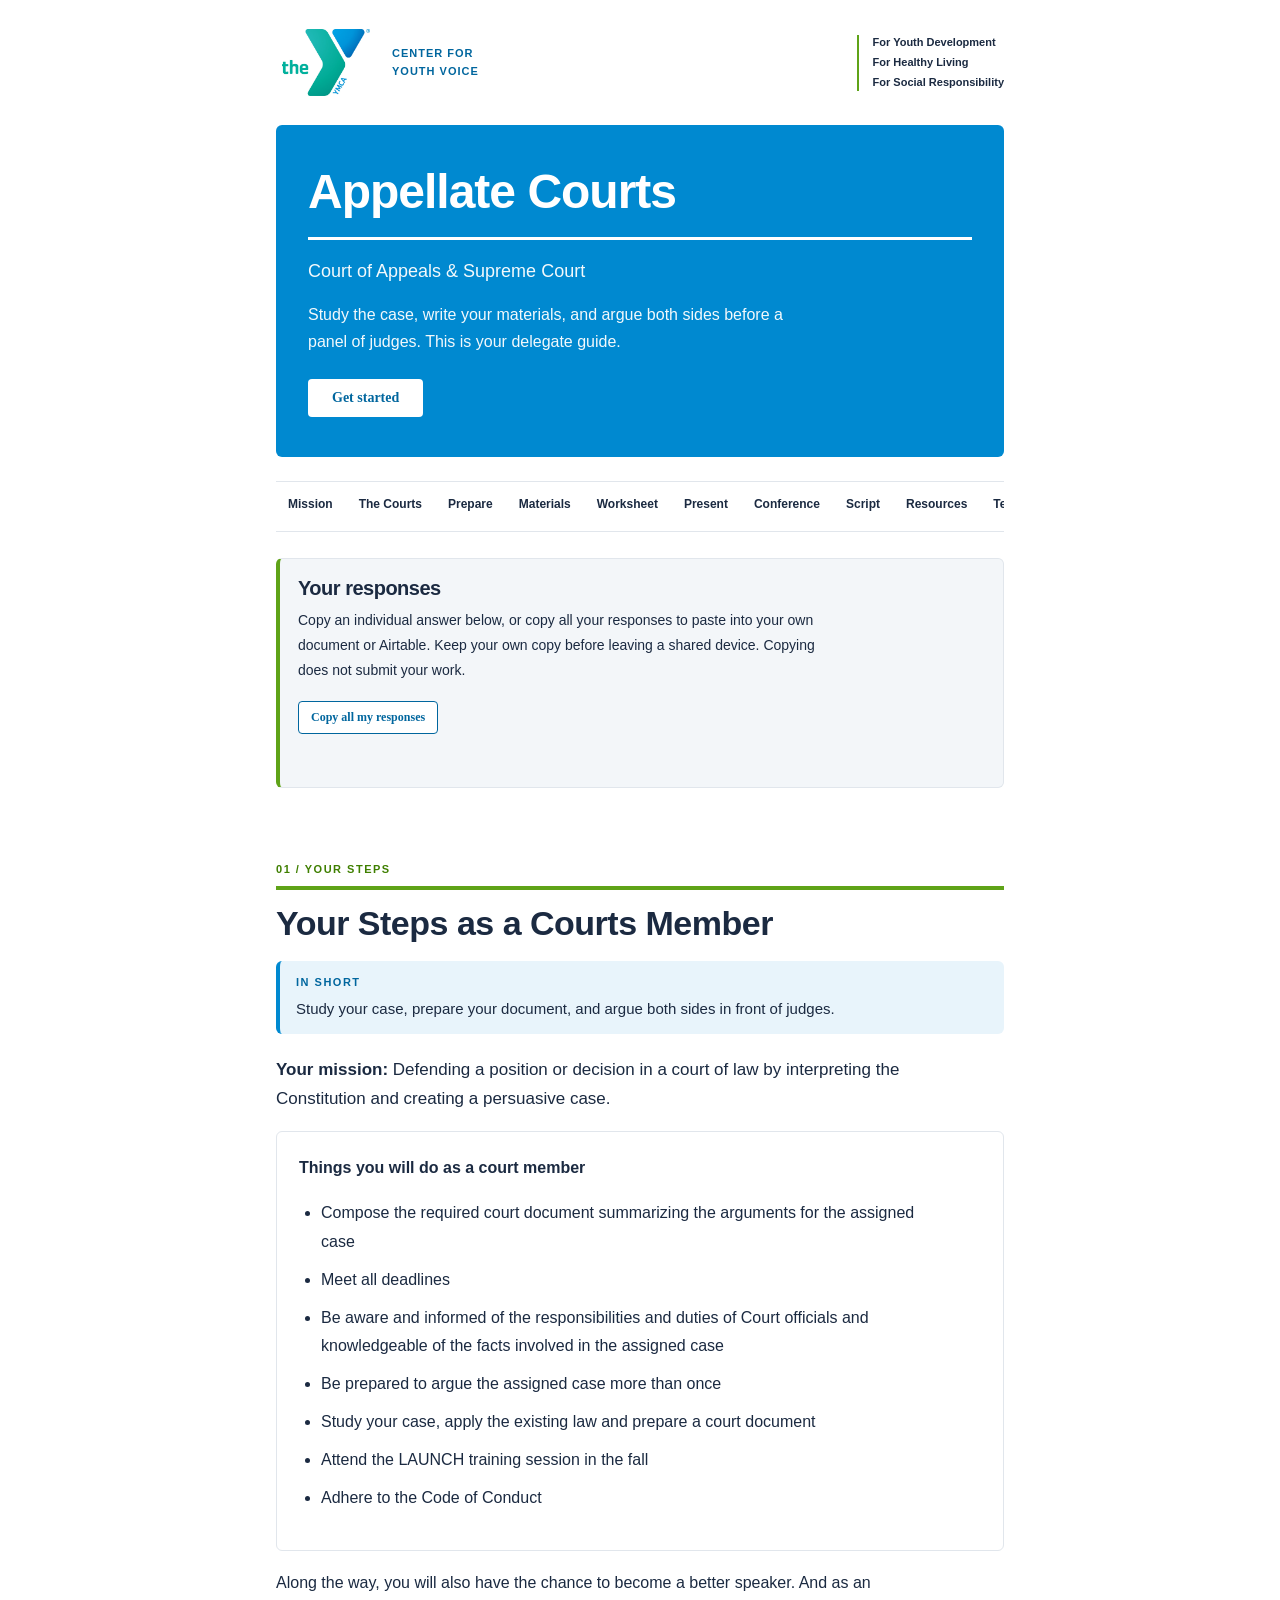
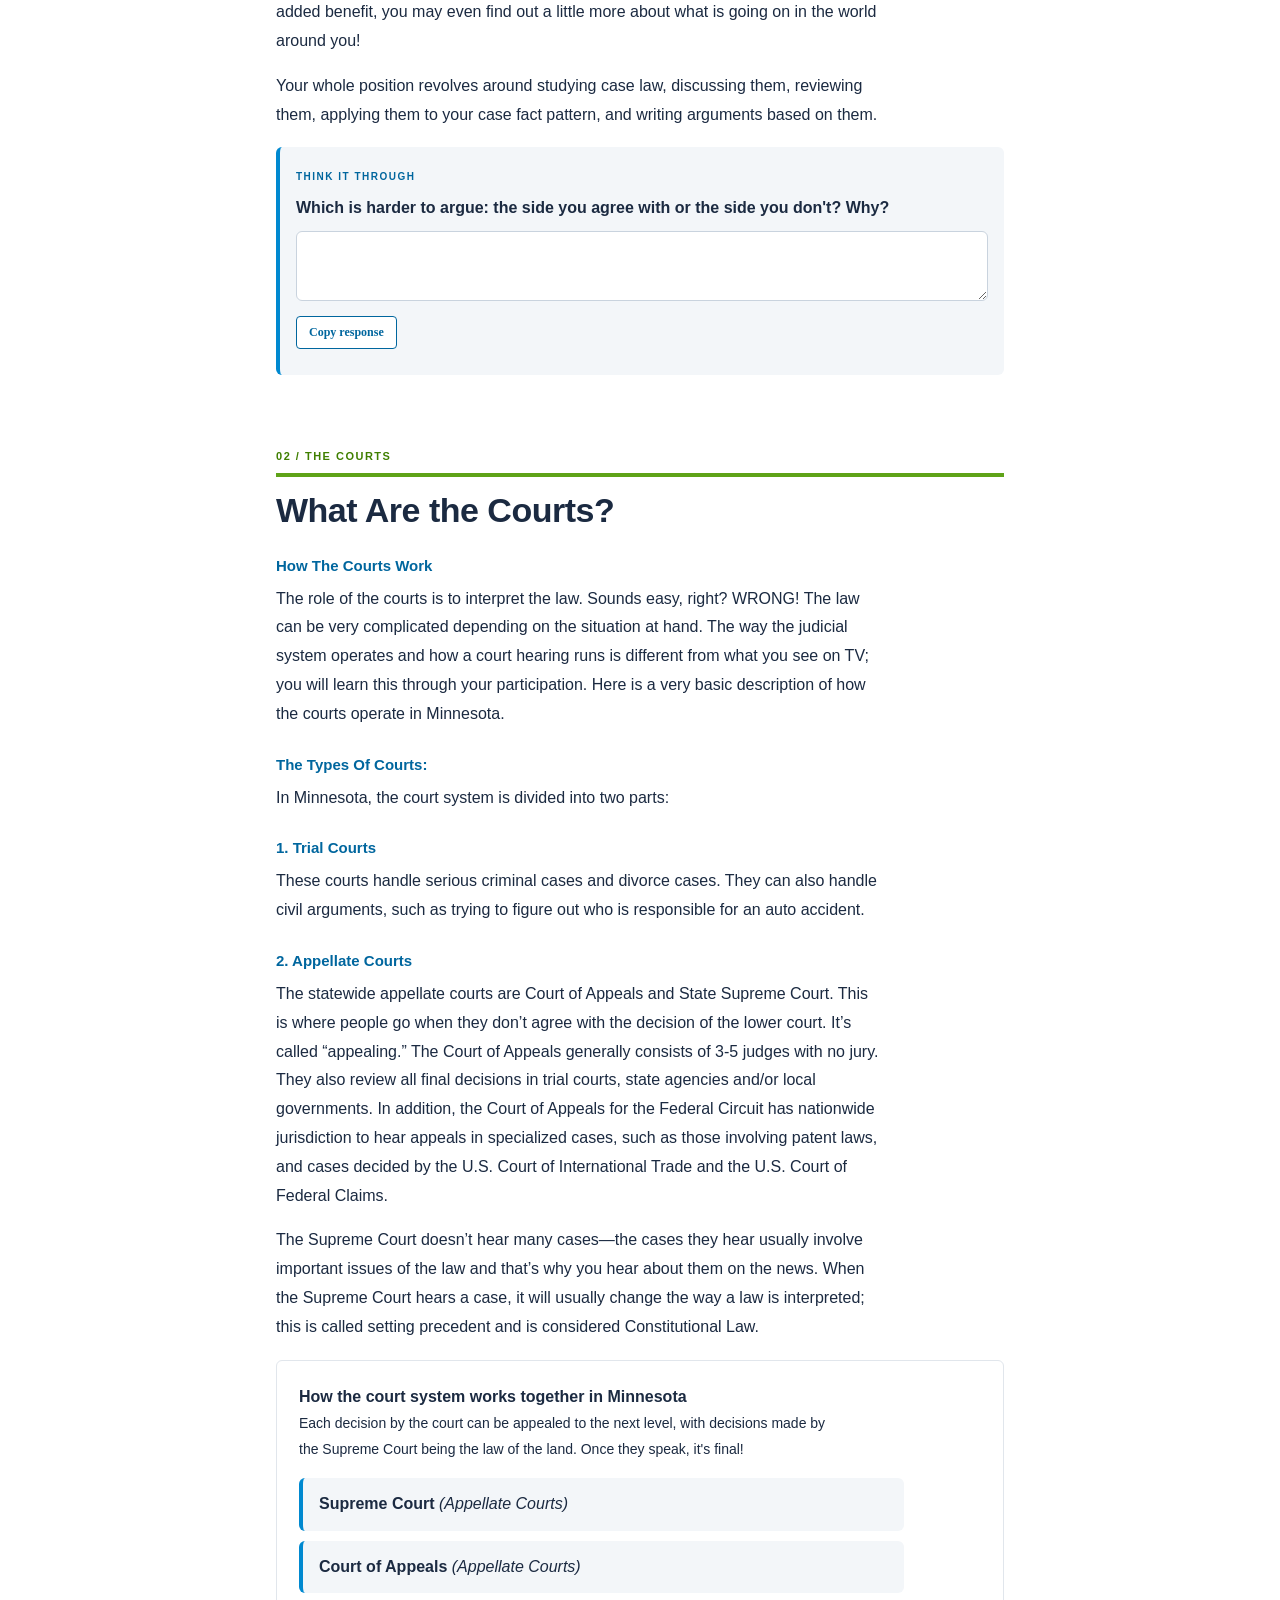
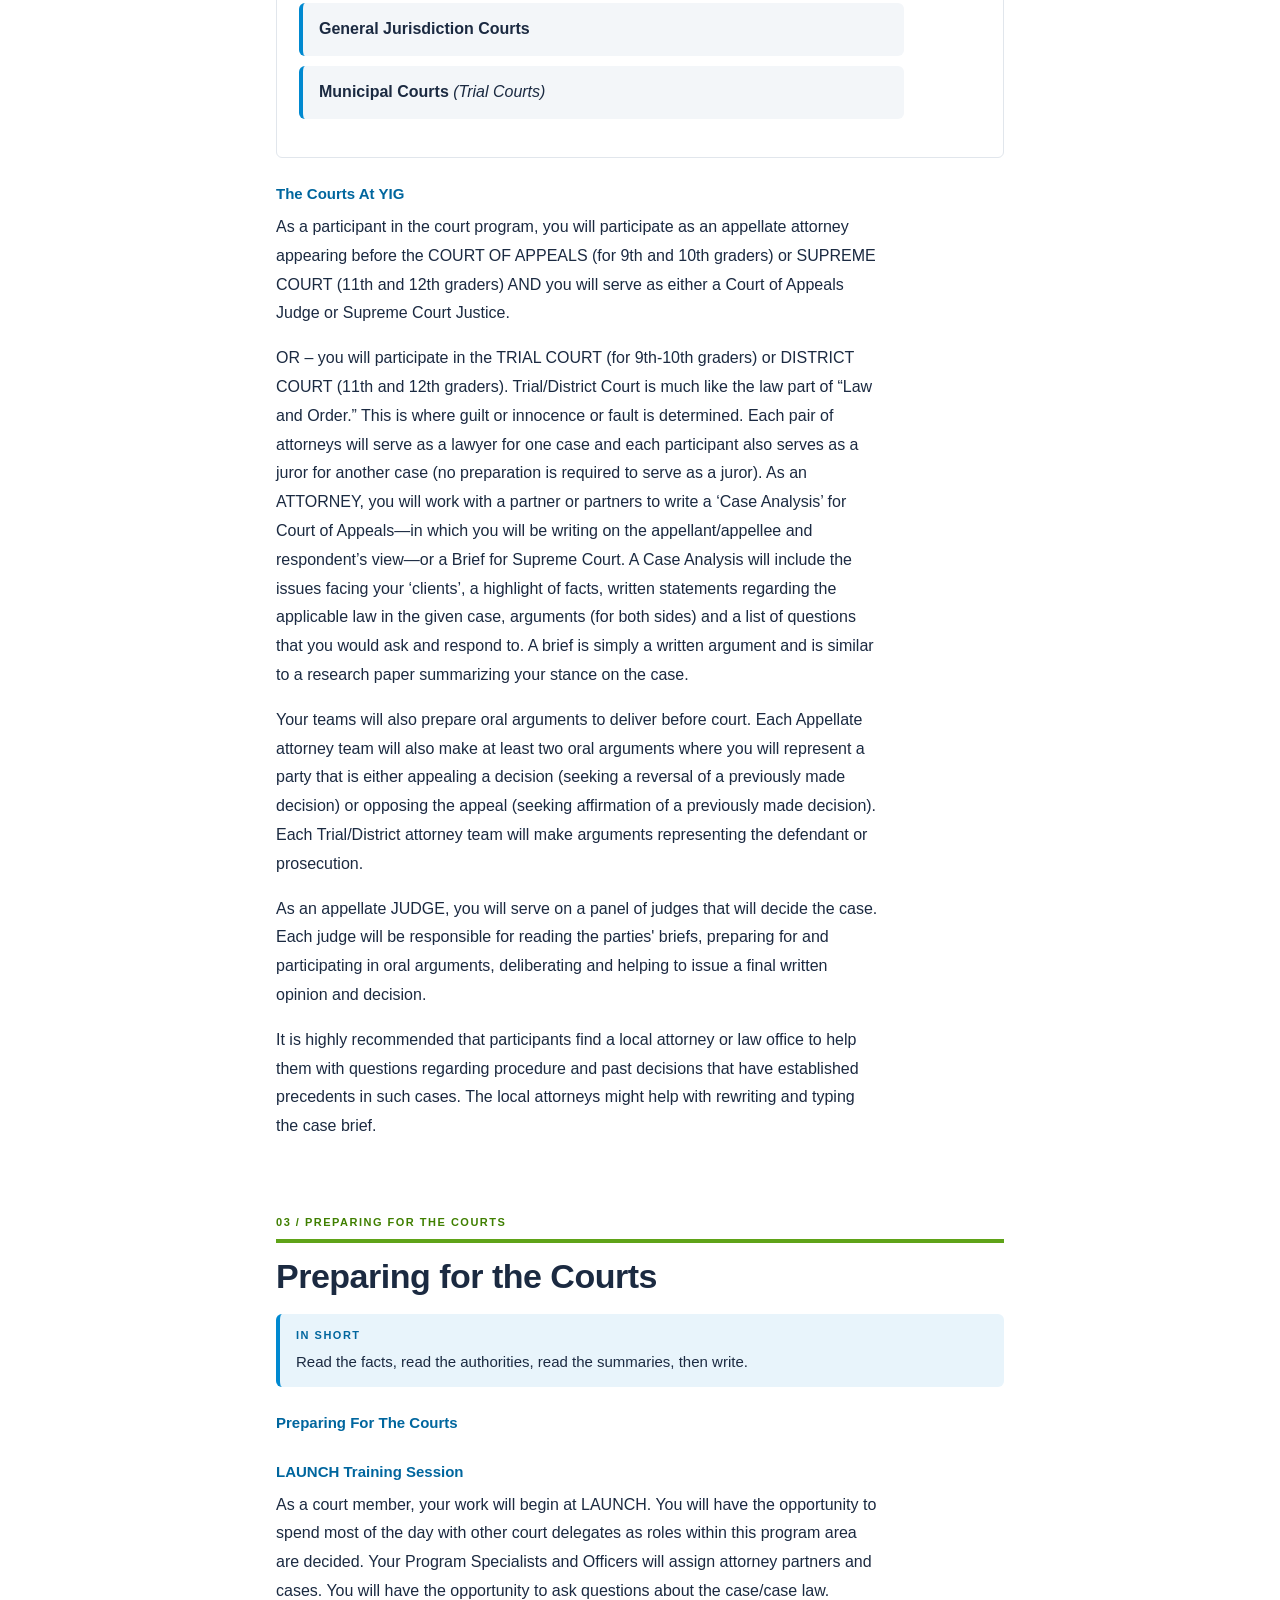
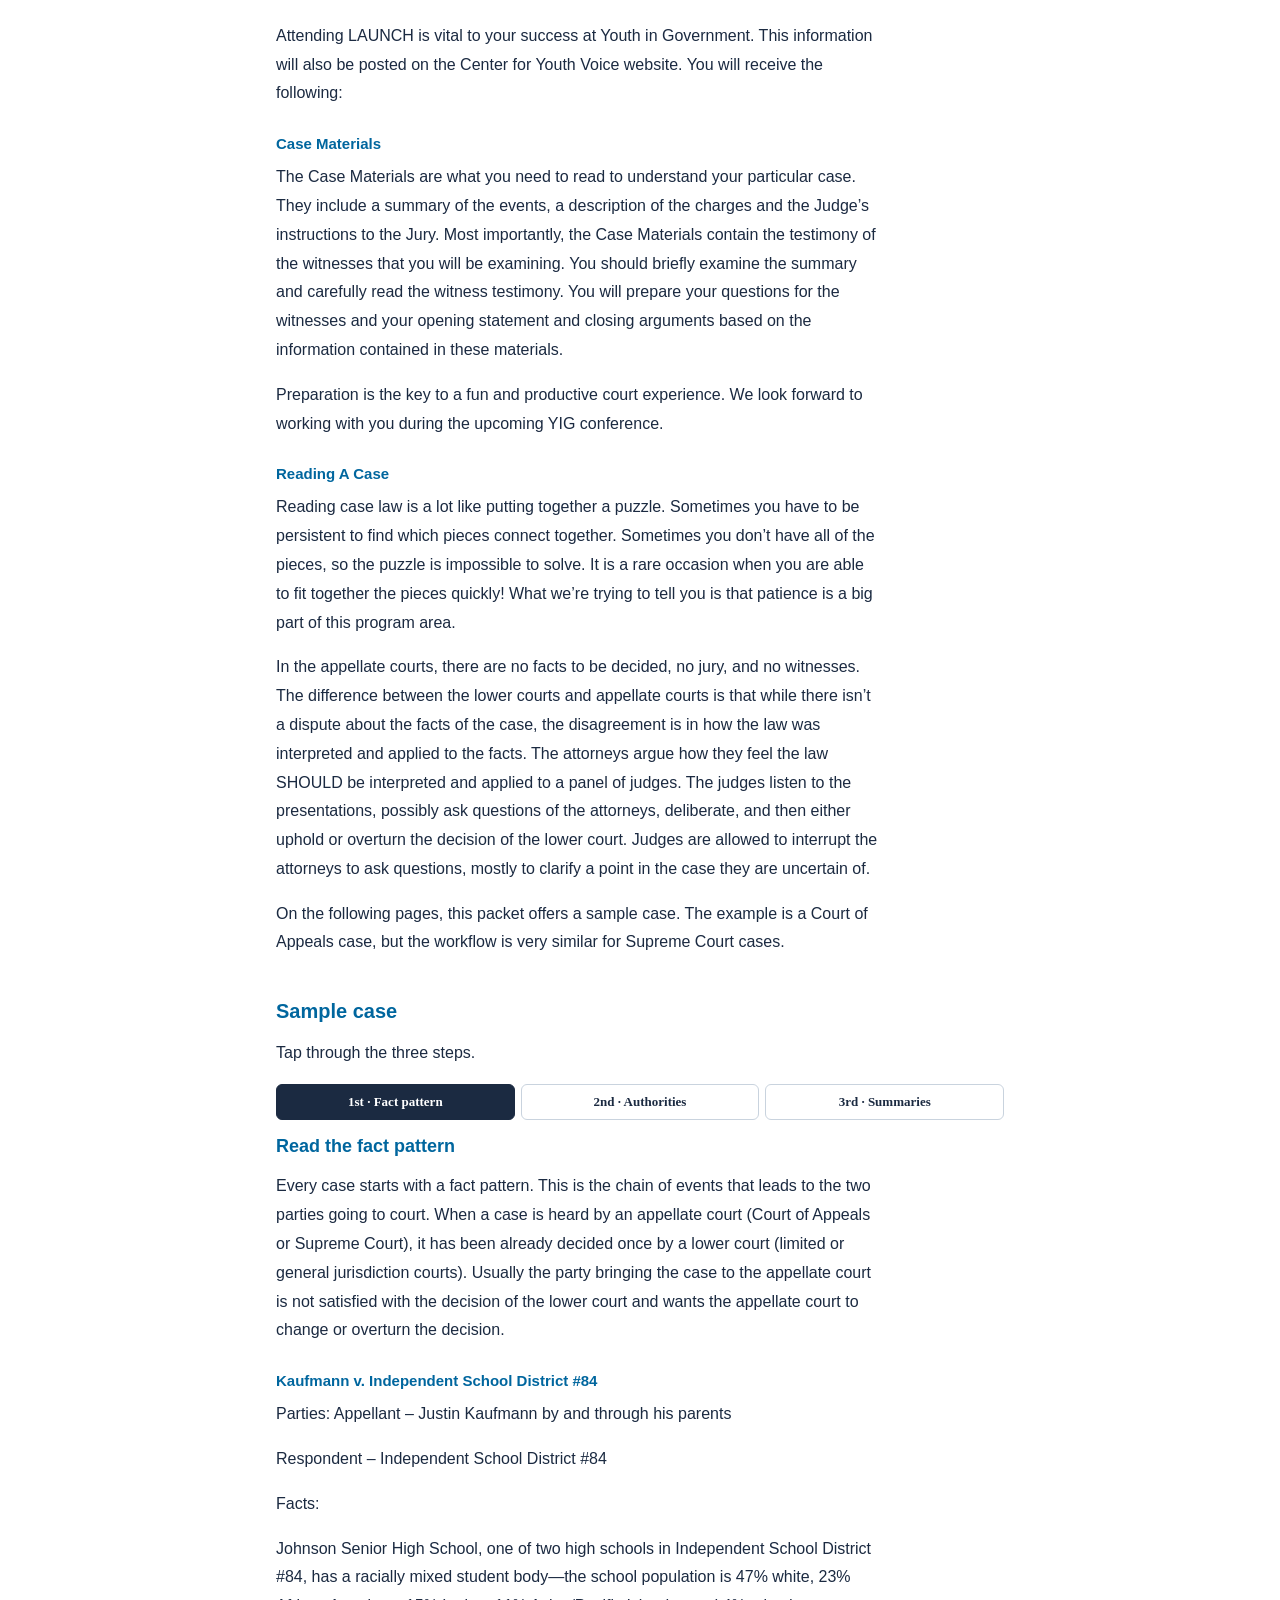
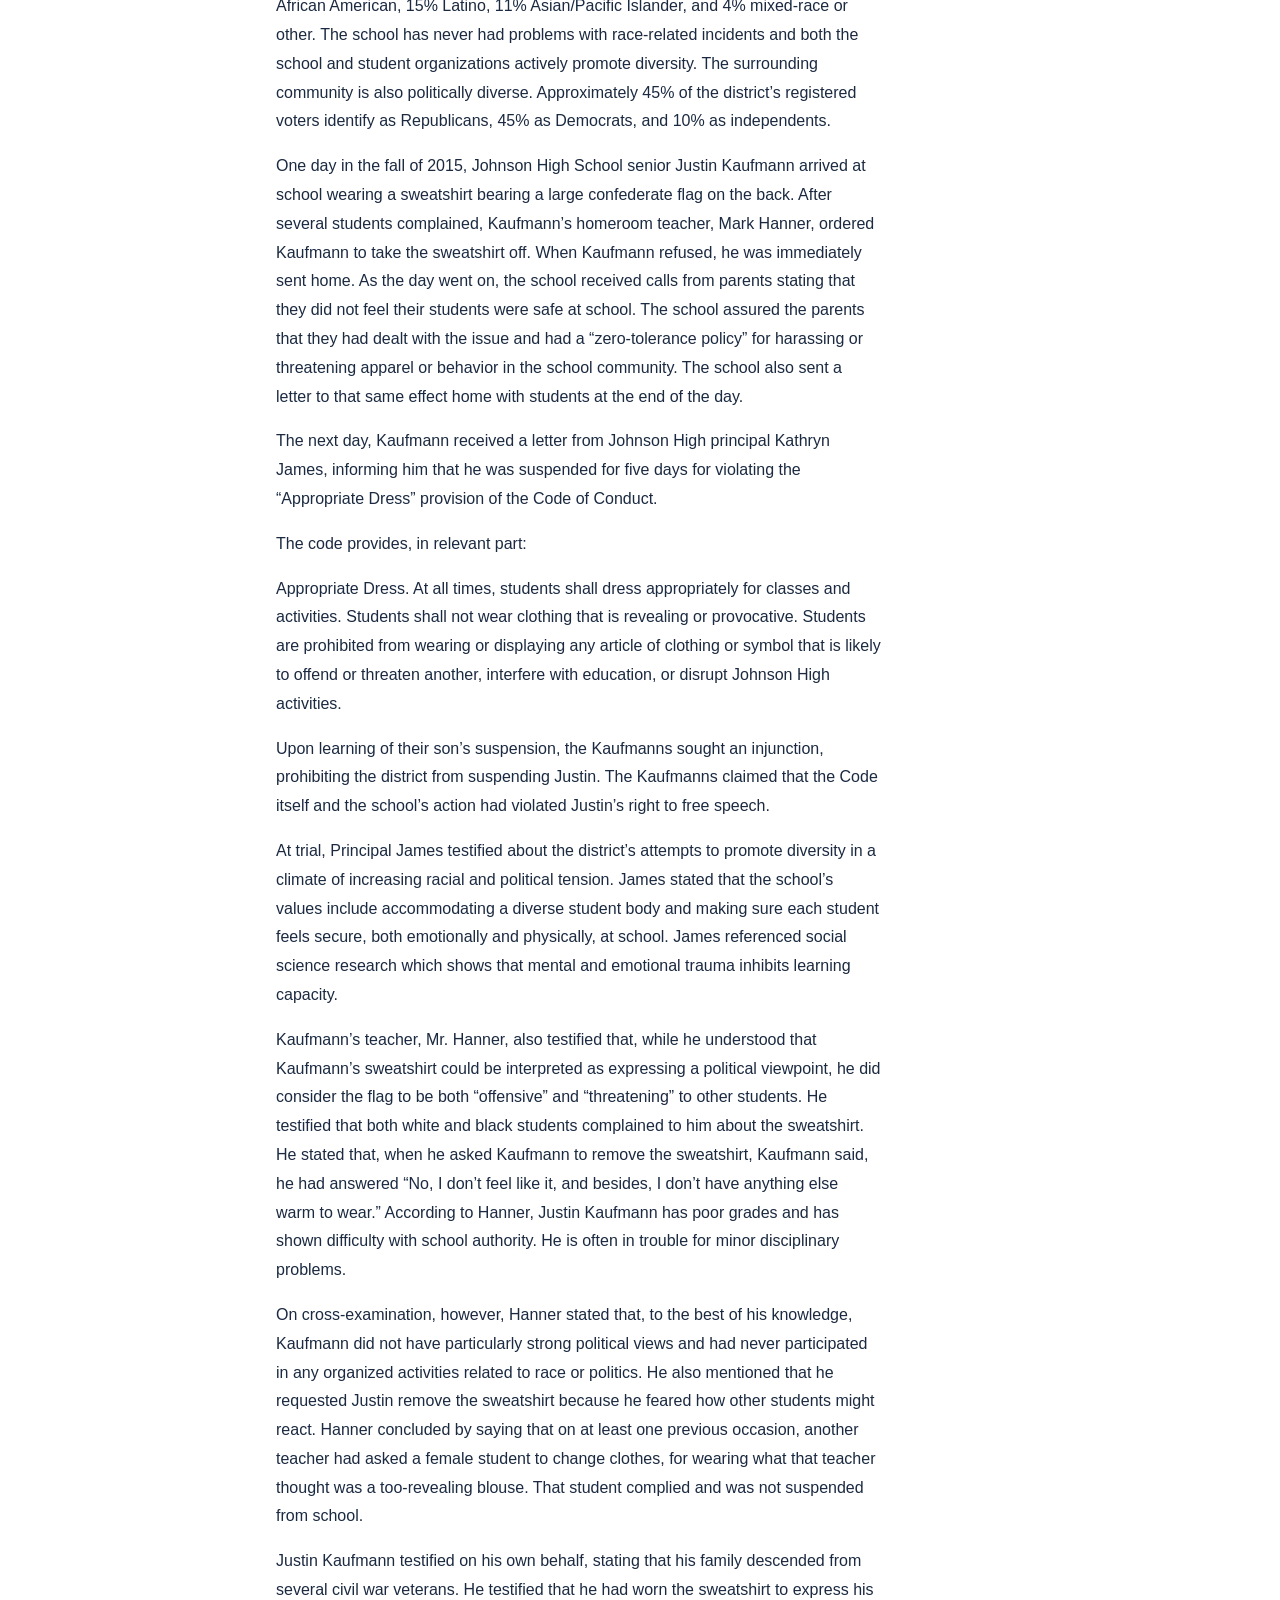
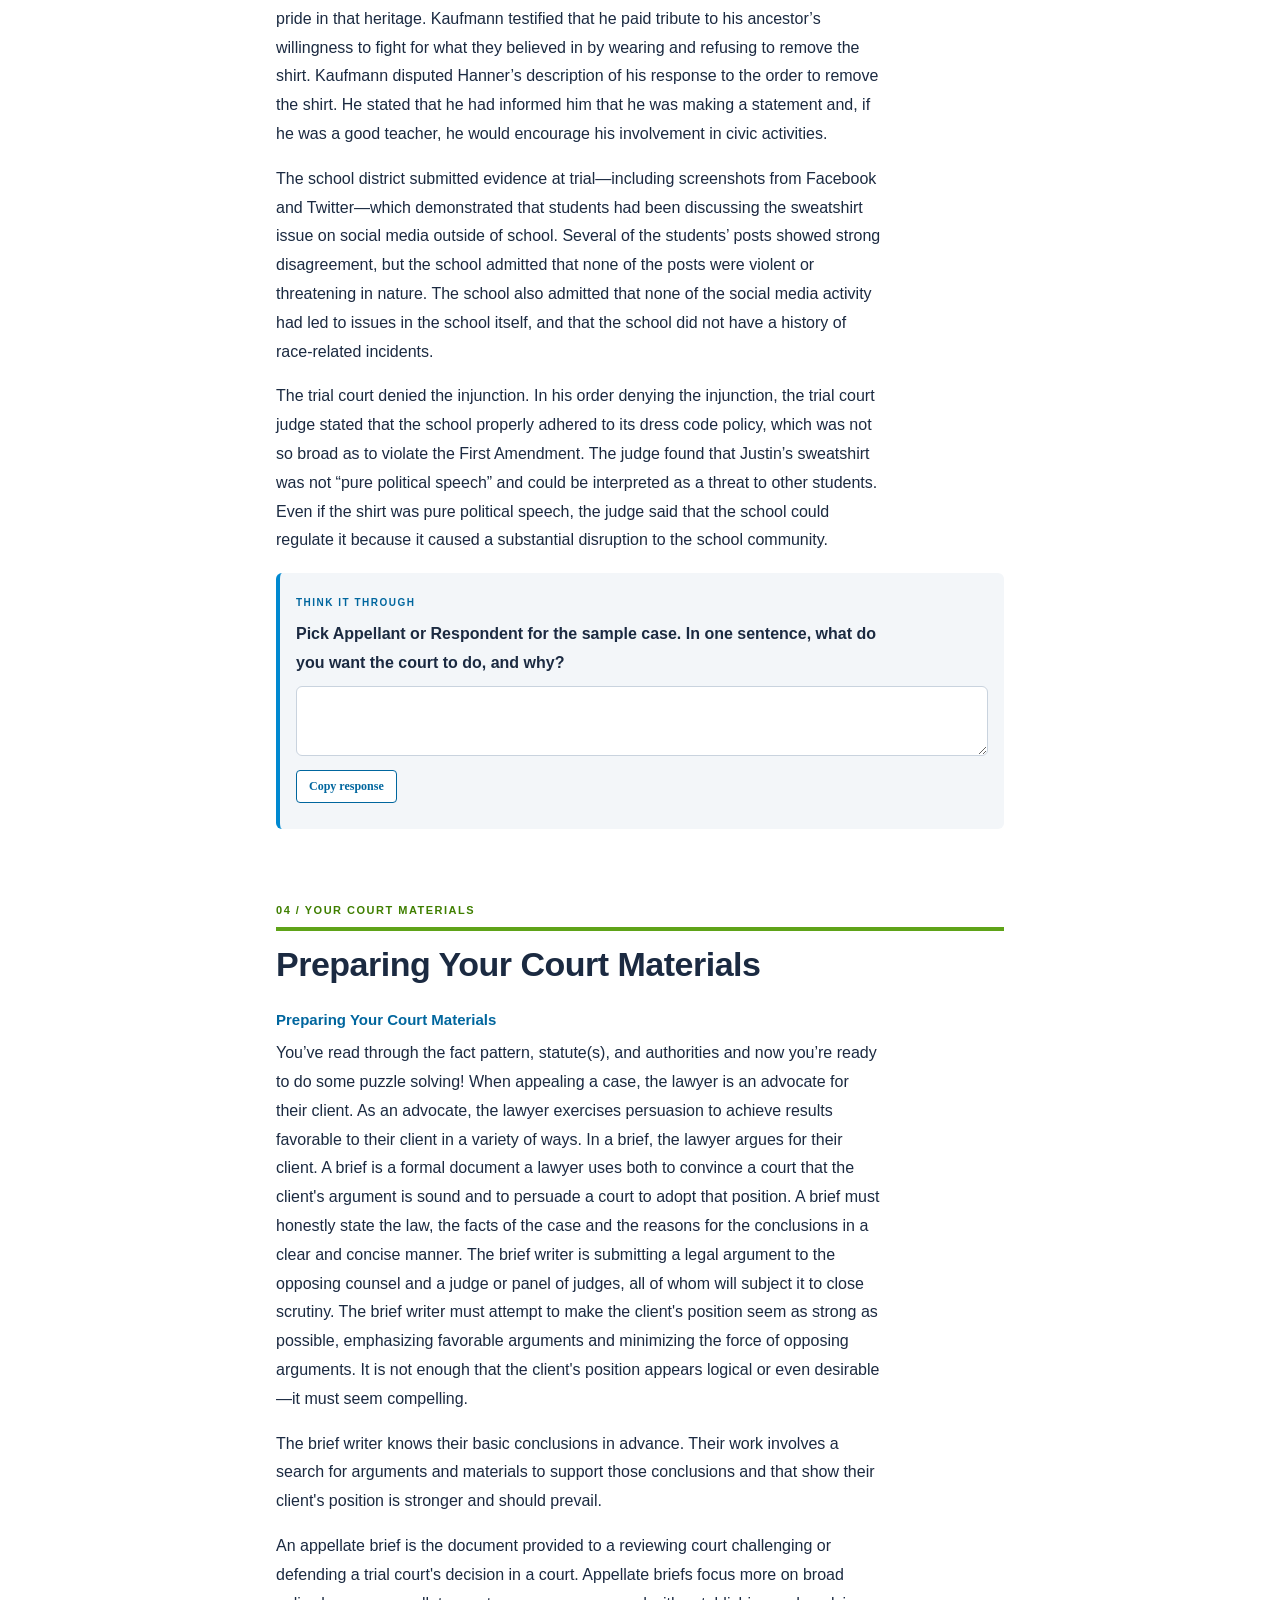
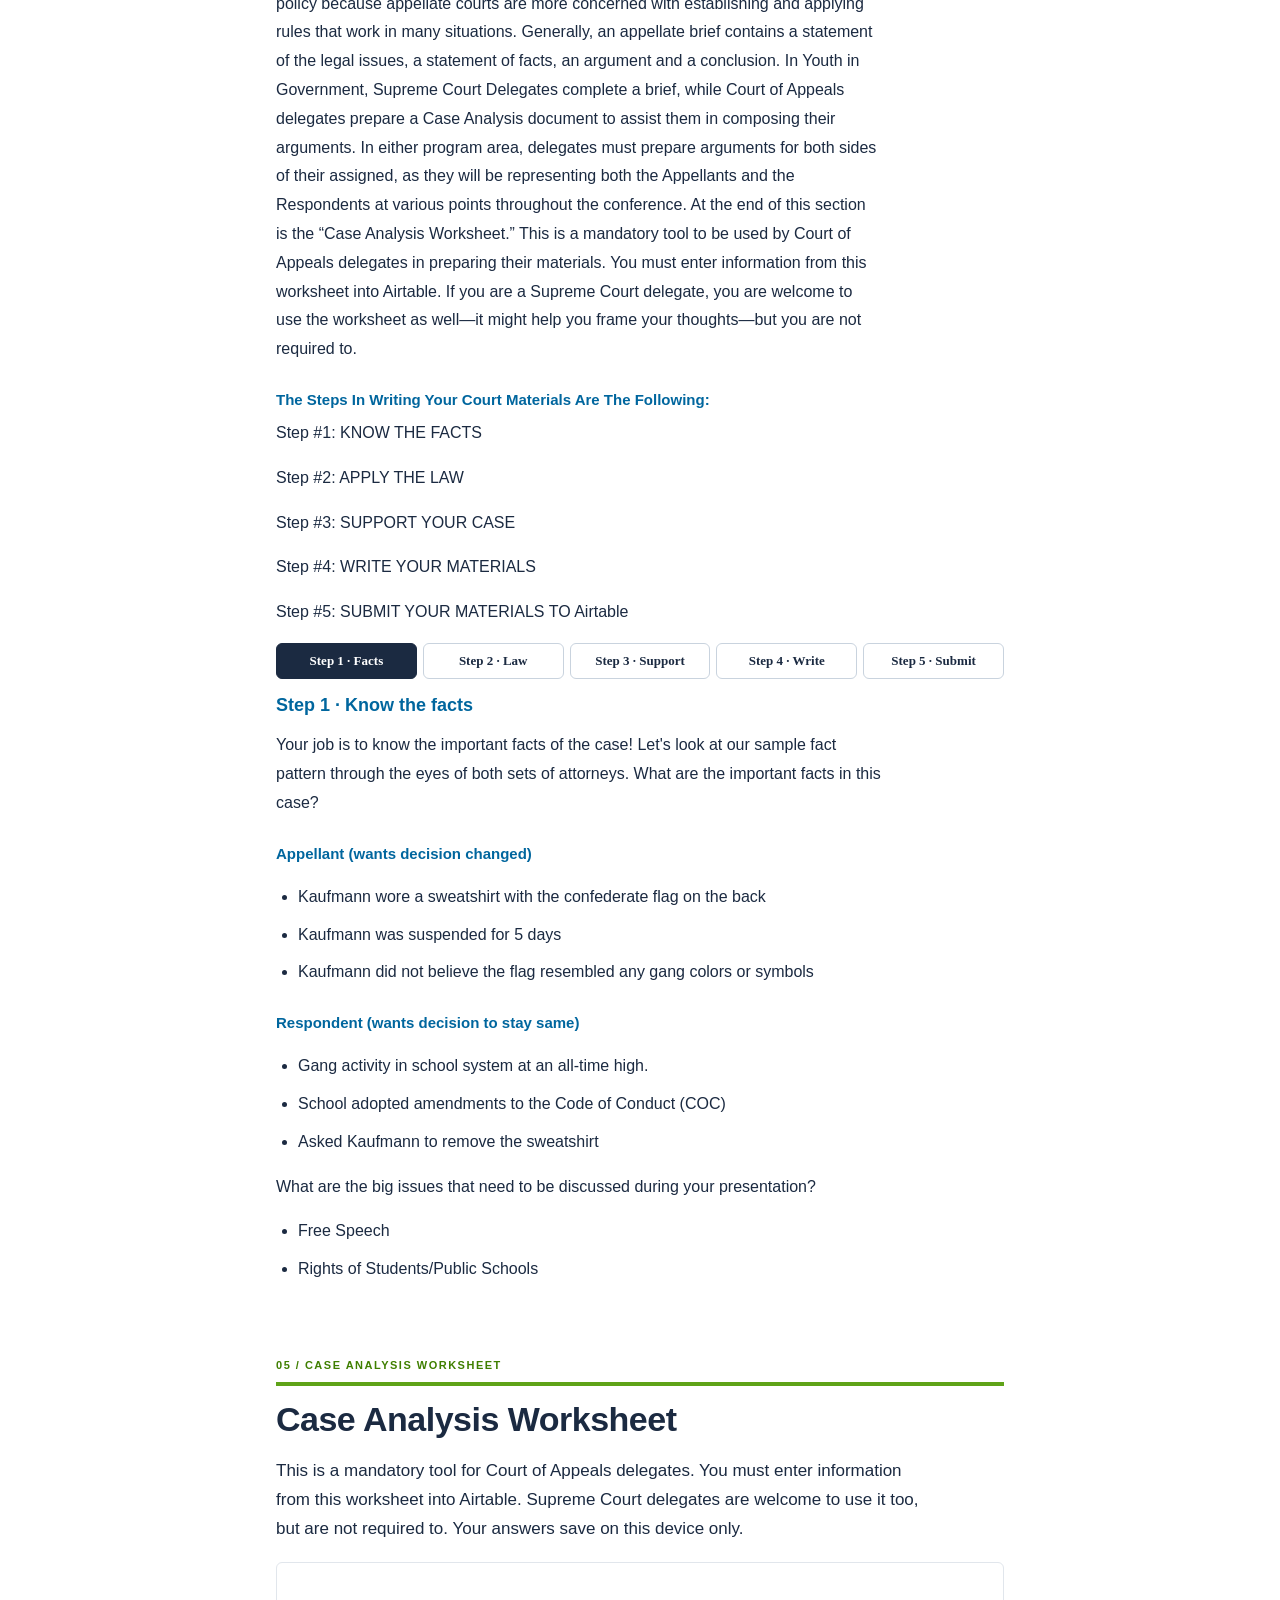
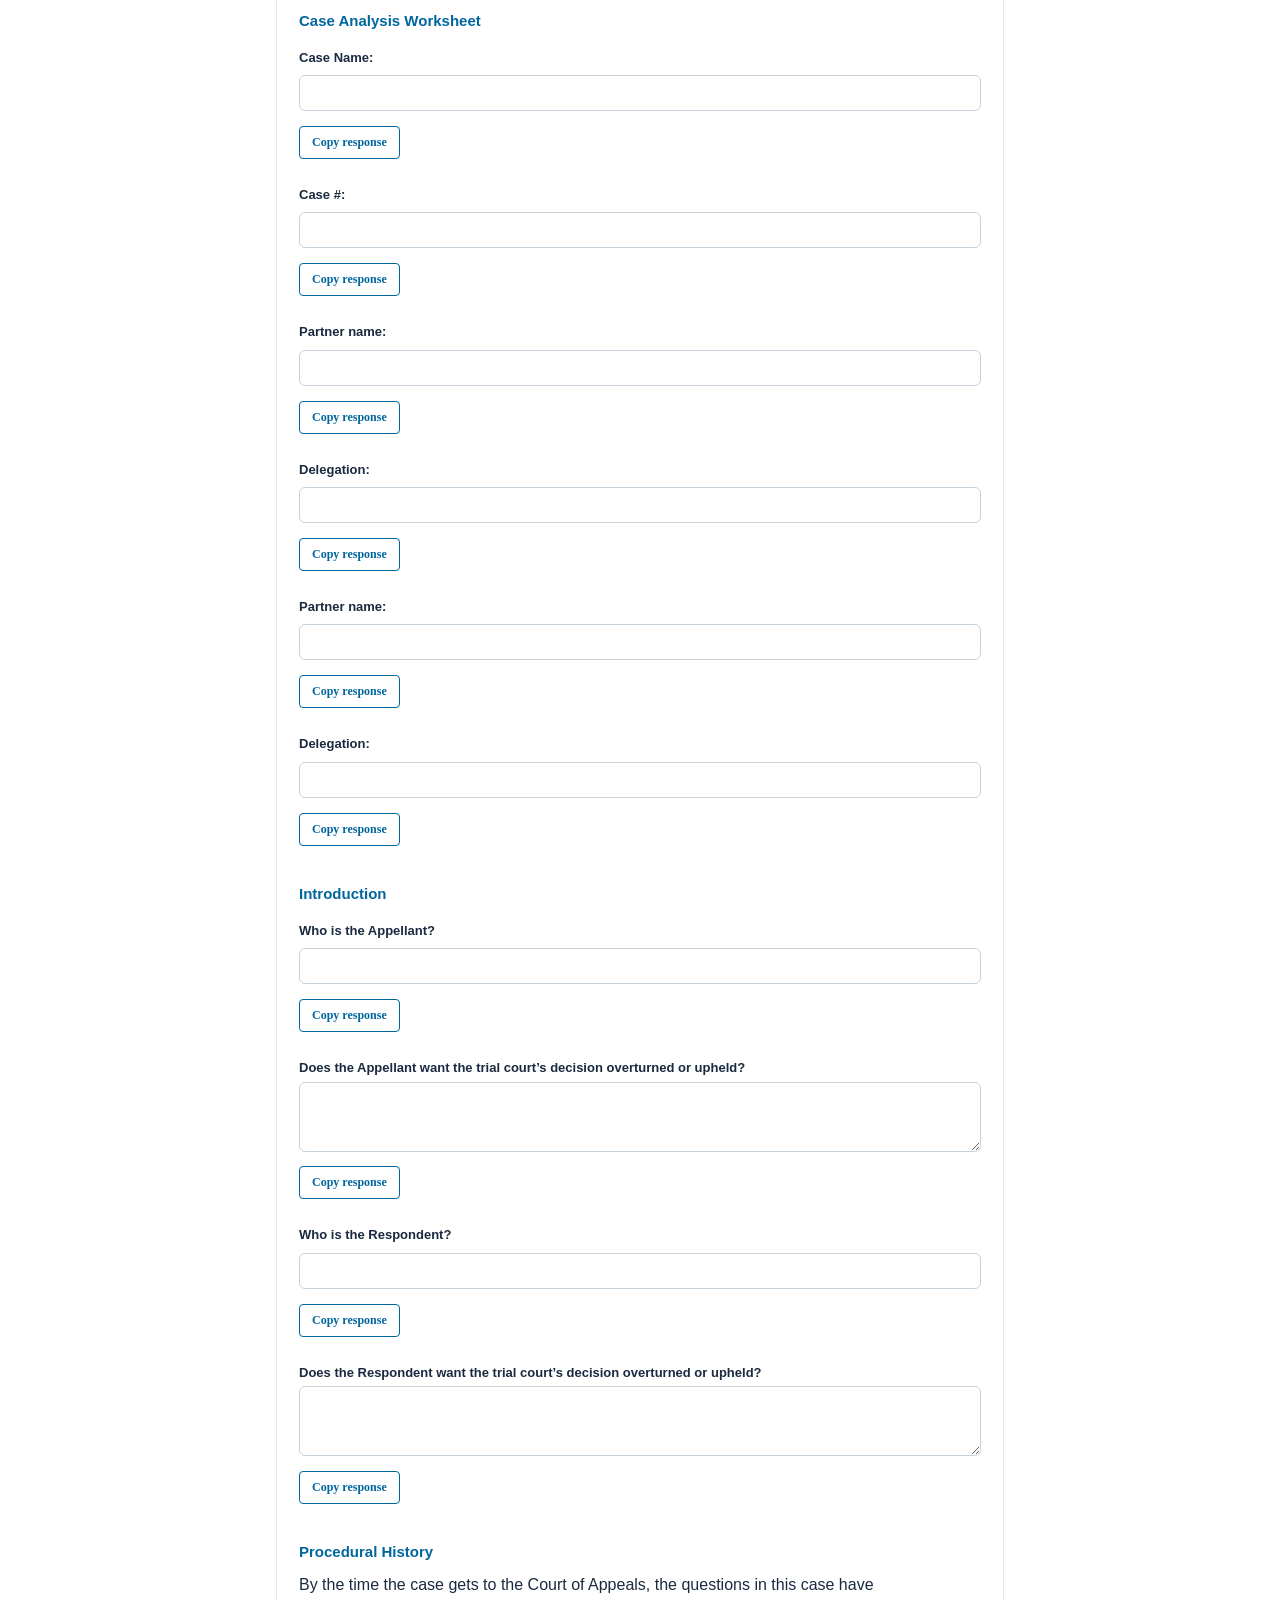
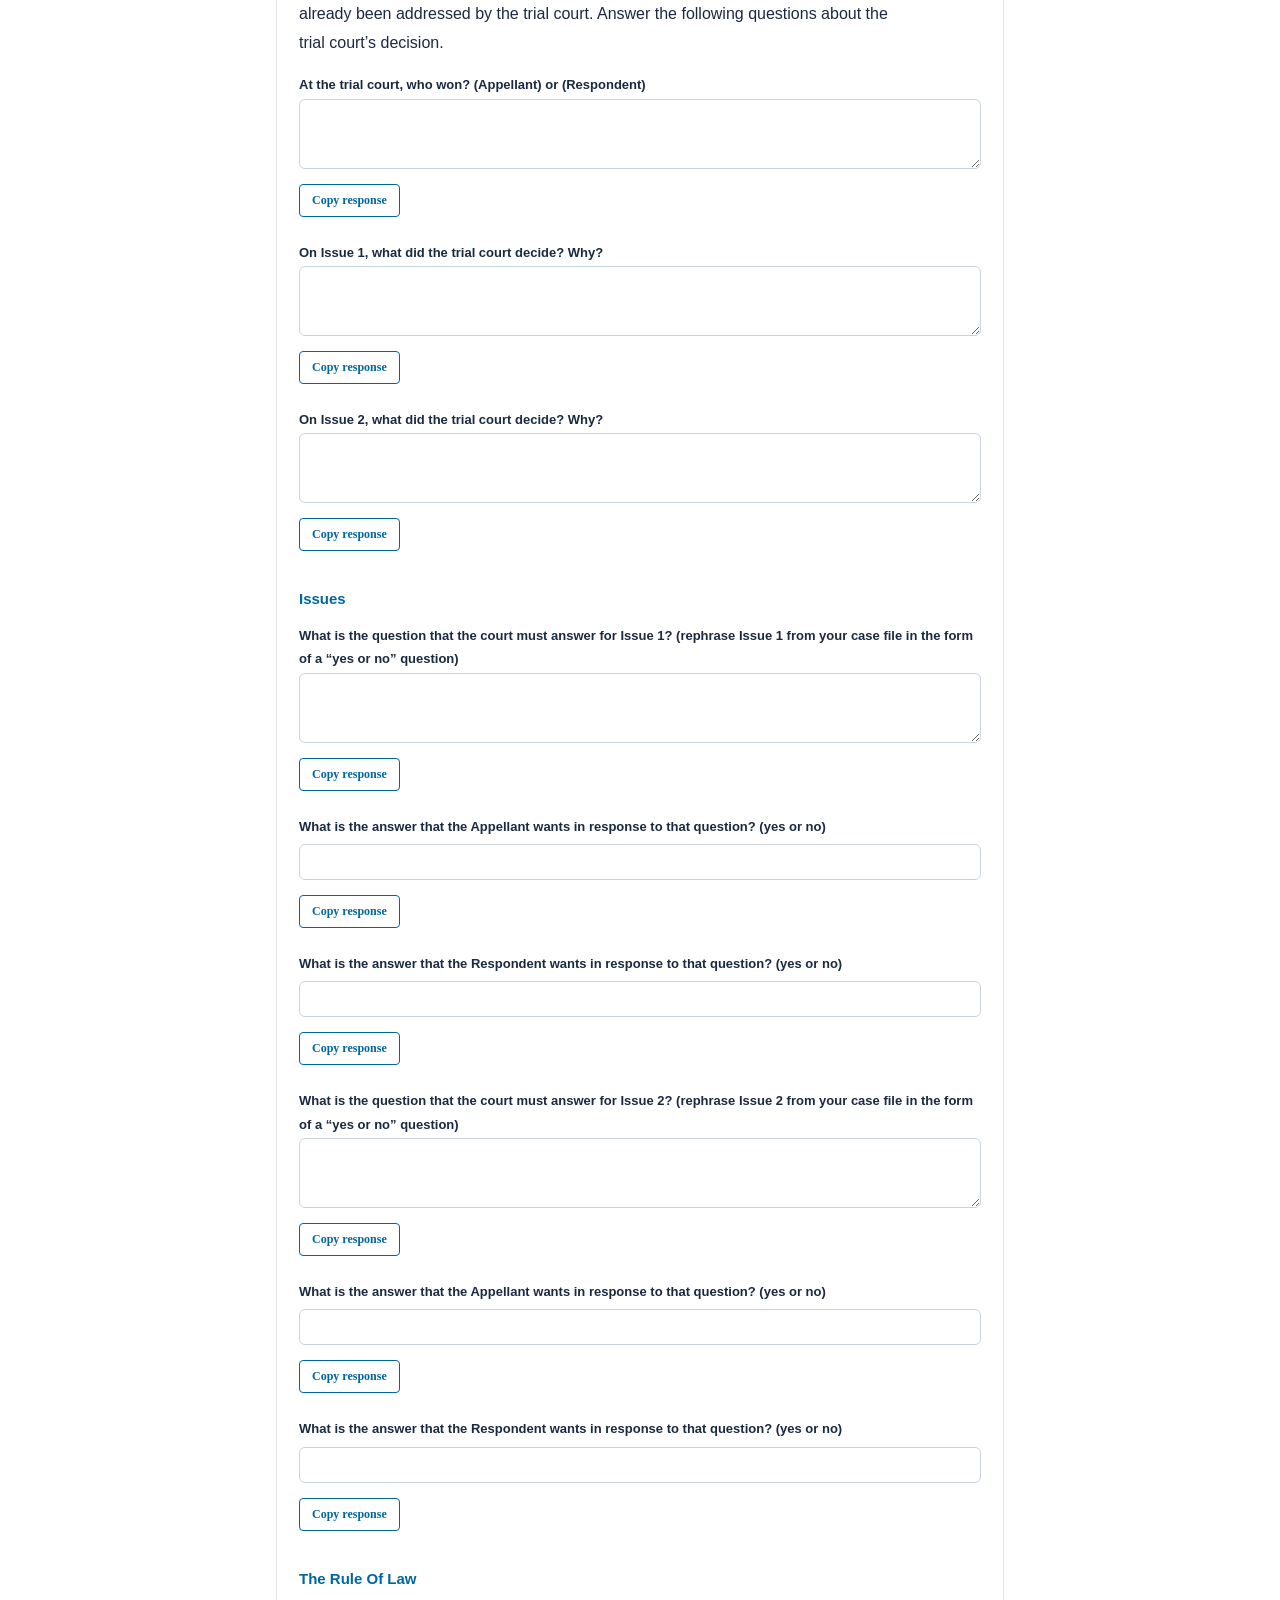
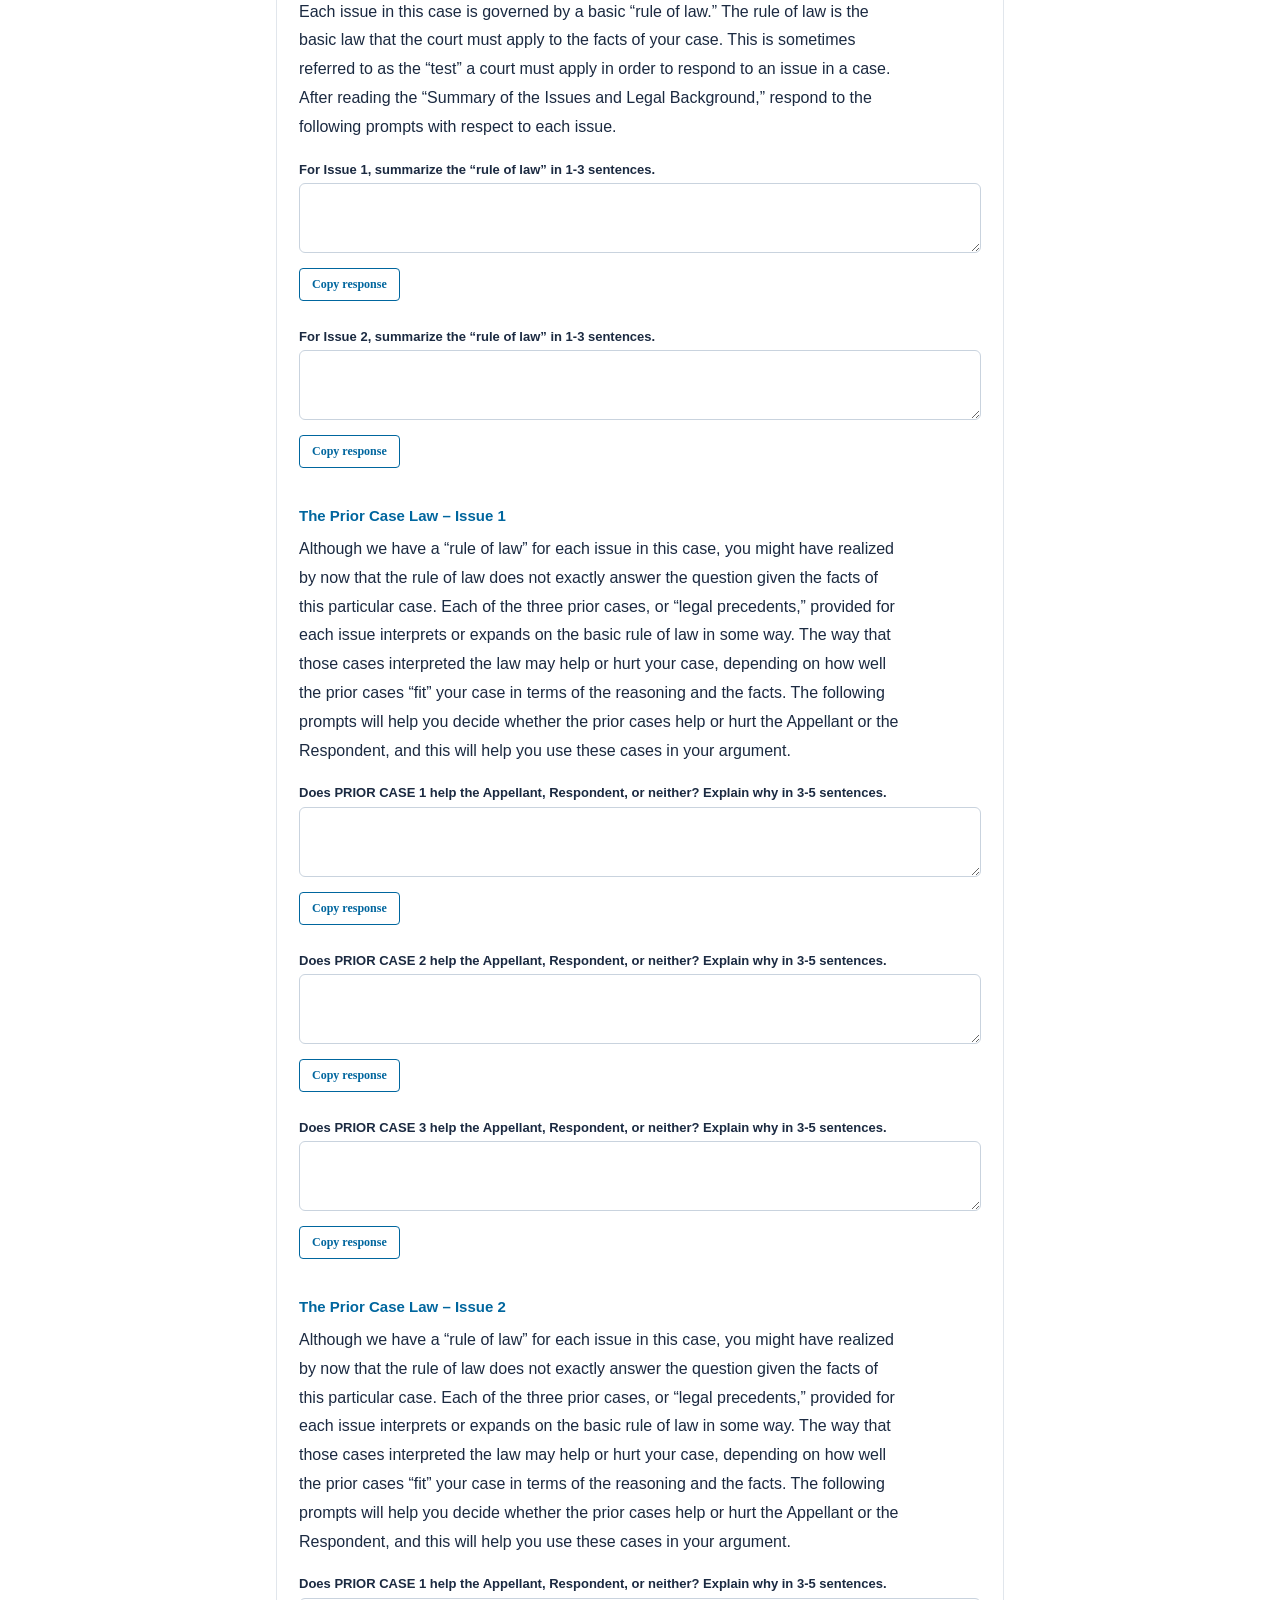
==== appellate-courts-guide.html @ 9b7485df "Initial commit via Netlify [skip ci]" ====
<!DOCTYPE html>
<html lang="en"><head><meta charset="utf-8"><meta name="viewport" content="width=device-width, initial-scale=1, viewport-fit=cover"><title>Appellate Courts · Delegate Guide</title>
<style>
:root{--blue:#0060AF;--cyan:#00A5E0;--green:#6CB33F;--purple:#92278F;--ink:#1d2b3a;--bg:#fff;--card:#fff;--line:#d5dfea;--soft:#eef5fb;box-sizing:border-box;padding-top:env(safe-area-inset-top,0px);padding-bottom:env(safe-area-inset-bottom,0px)}
*{box-sizing:border-box}html{scroll-behavior:smooth;scroll-padding-top:60px}
body{margin:0;background:var(--bg);color:var(--ink);font:15px/1.65 Verdana,Geneva,sans-serif}
#bar{position:fixed;top:0;left:0;height:4px;background:var(--green);width:0;z-index:30}
.top{max-width:900px;margin:0 auto;padding:22px 16px 14px;display:flex;justify-content:space-between;align-items:flex-end;gap:12px;flex-wrap:wrap}
.logo{font-weight:bold;color:var(--blue);font-size:15px;line-height:1.2}.logo small{display:block;font-size:11px;letter-spacing:1px;color:var(--purple)}
.tagl{font-size:10px;font-weight:bold;letter-spacing:.5px;color:var(--purple);line-height:1.4;text-align:right}
nav{position:sticky;top:env(safe-area-inset-top,0px);z-index:20;background:var(--bg);border-top:1px solid var(--line);border-bottom:1px solid var(--line);display:flex;gap:2px;overflow-x:auto;padding:4px 10px;justify-content:center}
nav a{color:var(--blue);text-decoration:none;font-size:12px;font-weight:bold;padding:8px 12px;white-space:nowrap;border-bottom:3px solid transparent}
nav a:hover{border-bottom-color:var(--green)}
.hero{max-width:900px;margin:22px auto 0;padding:0 16px}
.hero .in{background:var(--blue);color:#fff;border-radius:22px;padding:44px 32px 40px}
.hero h1{font-size:clamp(30px,7vw,50px);margin:0 0 14px;line-height:1.05;letter-spacing:-.5px;text-transform:uppercase;padding-bottom:16px;border-bottom:2px solid #ffffff90}
.hero p{max-width:560px;margin:0 0 22px;opacity:.95}
.btn{background:#fff;color:var(--blue);border:0;border-radius:99px;padding:11px 24px;font:bold 14px Verdana;cursor:pointer;text-decoration:none;display:inline-block}
main{max-width:900px;margin:0 auto;padding:0 16px 60px}
section{margin-top:52px}
h2{font-size:20px;margin:0 0 14px;color:#fff;background:var(--blue);border-radius:14px;padding:14px 22px;text-transform:uppercase;letter-spacing:.3px}
h3{color:var(--blue);margin:22px 0 8px}
.tag{display:block;color:var(--green);font-size:11px;font-weight:bold;letter-spacing:1.5px;margin-bottom:6px}
.lead{margin:0 0 16px;font-size:16px}
.card{background:var(--card);border:1px solid var(--line);border-radius:10px;padding:18px;margin:12px 0}
.grid{display:grid;grid-template-columns:repeat(auto-fit,minmax(210px,1fr));gap:12px}
.mini{background:var(--soft);border-radius:10px;padding:14px;font-size:14px}
.mini b{display:block;color:var(--blue);margin-bottom:2px}
.tip{background:var(--soft);border-left:4px solid var(--green);border-radius:6px;padding:12px 14px;margin:12px 0;font-size:14px}
.warn{border-left-color:var(--purple)}
.think{background:var(--card);border:1px solid var(--line);border-left:4px solid var(--blue);border-radius:8px;padding:14px 16px;margin:18px 0}
.think::before{content:"THINK IT THROUGH";font-size:10px;font-weight:bold;letter-spacing:1.5px;color:var(--blue)}
.think p{margin:4px 0 8px;font-weight:bold}
textarea{width:100%;min-height:70px;border:1px solid var(--line);border-radius:6px;padding:10px;font:14px Verdana;background:var(--soft);color:var(--ink);resize:vertical}
textarea:focus{outline:2px solid var(--cyan)}
details{background:var(--card);border:1px solid var(--line);border-radius:8px;margin:8px 0;padding:0 14px}
summary{cursor:pointer;padding:12px 0;font-weight:bold;color:var(--blue)}
details>div{padding:0 0 12px;font-size:14px}
.steps{display:flex;gap:6px;flex-wrap:wrap;margin:10px 0}
.steps button{flex:1;min-width:84px;border:1px solid var(--blue);background:var(--card);color:var(--blue);border-radius:8px;padding:9px 4px;font:bold 12px Verdana;cursor:pointer}
.steps button.on{background:var(--blue);color:#fff}
.funnel div{margin:6px auto;padding:12px;border-radius:8px;color:#fff;text-align:center;font-weight:bold;font-size:14px}
table{border-collapse:collapse;width:100%;font-size:13px}td,th{border:1px solid var(--line);padding:8px;text-align:left;vertical-align:top}th{background:var(--soft);color:var(--blue)}
.tw{overflow-x:auto}
.rate{display:flex;align-items:center;gap:10px;margin:8px 0;flex-wrap:wrap}.rate span{flex:1;min-width:170px;font-size:14px}.rate input{width:150px}
.score{font-size:40px;font-weight:bold;color:var(--blue);text-align:center}
.flip{background:var(--soft);border:1px solid var(--line);border-left:4px solid var(--cyan);border-radius:8px;padding:14px 16px;cursor:pointer;margin:8px 0;font-size:14px}
.flip b{color:var(--blue)}.flip small{opacity:.7}.flip.back{border-left-color:var(--green)}
.tl{display:flex;gap:6px;flex-wrap:wrap;margin-top:8px}.tl div{flex:1;min-width:90px;border-radius:8px;padding:10px;color:#fff;text-align:center;font-size:12px}
.tl b{display:block;font-size:20px}
footer{background:var(--blue);color:#fff;text-align:center;font-size:12px;padding:24px 16px;line-height:1.8}

:root{--blue:#0089D0;--cyan:#4FB3E3;--green:#5FA318;--purple:#1B2A41;--ink:#1B2A41;--bg:#fff;--card:#fff;--line:#E1E6EC;--soft:#F3F6F9;color-scheme:light}
body{counter-reset:s;font-size:15px}
.hero .in{border-radius:6px;padding:72px 44px 60px;background:#0089D0}
.hero h1{font-size:clamp(34px,8vw,64px);letter-spacing:-1.5px;border-bottom:3px solid #fff;text-transform:none;font-weight:bold}
.btn{border-radius:4px;color:#00669E}
h2{background:none;color:var(--ink);padding:14px 0 0;border-radius:0;text-transform:none;font-size:32px;letter-spacing:-.5px;border-top:4px solid var(--green)}
.tag{color:#3F7F00}
section .tag::before{counter-increment:s;content:"0" counter(s) "  /  "}
h3,summary,th,.mini b,.flip b{color:#00669E}
nav a{color:var(--ink)}nav a:hover{border-bottom-color:var(--blue)}
.card,.mini,details,.flip,.tip,.funnel div,.tl div,.steps button,.think{border-radius:6px}
.mini{border:0;background:var(--soft)}
.think{background:var(--soft);border:0;border-left:4px solid var(--blue)}
.think::before{color:#00669E}
textarea{background:#fff;border:1px solid #c9d3de}
.tip{border-left-color:var(--green)}
.score{color:#00669E}
.steps button{border-color:#c9d3de;color:var(--ink)}.steps button.on{background:var(--ink);border-color:var(--ink);color:#fff}
.logo{color:var(--ink)}.logo small{color:#00669E}
.tagl{color:var(--ink)}
footer{background:var(--ink)}
details>div p{margin:0 0 12px}details>div h4{margin:18px 0 6px;color:#00669E;font-size:14px}details>div ul{margin:0 0 12px;padding-left:20px}details>div li{margin-bottom:6px}details[open]{border-color:#9ccbe6}details>div{max-width:68ch}
.hero h1{text-transform:uppercase}.sub{font-size:20px;margin:-6px 0 14px;opacity:.95}
ul,ol{padding-left:22px}li{margin-bottom:6px}
.pick label{display:block;padding:8px 12px;margin:6px 0;border:1px solid var(--line);border-radius:6px;cursor:pointer;font-size:14px}
.pick label.on{background:var(--soft);border-color:var(--blue)}
.pick input{margin-right:8px}
.ok{color:#3F7F00;font-weight:bold}.bad{color:#B3261E;font-weight:bold}
.pyr{width:260px;max-width:100%;margin:12px auto;text-align:center;font-size:12px}
.pyr div{background:var(--blue);color:#fff;padding:12px 6px;clip-path:polygon(0 0,100% 0,50% 100%);height:150px;position:relative}
.q{display:block;width:100%;text-align:left}
.stage{display:flex;flex-direction:column;gap:6px}.stage span{background:var(--soft);padding:8px 12px;border-radius:6px;font-weight:bold;color:#00669E}
.inp{width:100%;border:1px solid #c9d3de;border-radius:6px;padding:9px;font:14px Verdana;margin:4px 0 10px;background:#fff;color:var(--ink)}
.cnt{font-weight:bold;margin:6px 0}
body{font-size:16px;line-height:1.8}
main{max-width:760px}
section{margin-top:72px}
h2{font-size:34px;line-height:1.15;margin-bottom:18px}
h3{font-size:20px;margin:36px 0 10px}
h4{margin:22px 0 6px;color:#00669E;font-size:15px}
p,li{max-width:68ch}
p{margin:0 0 16px}
li{margin-bottom:9px}
.lead{font-size:17px;line-height:1.7}
.card{padding:22px;margin:18px 0}
details>div{font-size:15px}
.short{background:#E8F4FB;border-left:4px solid #0089D0;border-radius:6px;padding:12px 16px;margin:0 0 22px;font-size:15px}
.short b{display:block;font-size:11px;letter-spacing:1.5px;color:#00669E;text-transform:uppercase;margin-bottom:2px}
.pyr2{max-width:420px;margin:18px auto}.pyr2 div{margin:6px auto;padding:14px;border-radius:6px;text-align:center;color:#fff;background:#0089D0;font-weight:bold;font-size:13px}.pyr2 small{display:block;font-weight:normal;opacity:.9;margin-top:2px}
.tabset .panel>h3{margin-top:6px;font-size:18px}
.arrow li b{color:#3F7F00;font-weight:bold}
.steps button{font-size:13px}
.step{list-style:none;background:var(--soft);border-left:4px solid var(--blue);border-radius:6px;padding:12px 16px;margin:10px 0}.iv{border:1px solid var(--line);border-radius:8px;padding:14px;margin:12px 0}.iv b{color:#00669E}select.inp{height:40px}.row{margin:2px 0 8px}.tally li{margin-bottom:12px}.big{font-size:28px;font-weight:bold;color:#00669E}.prog{height:8px;background:var(--line);border-radius:99px;overflow:hidden}.prog div{height:100%;background:var(--green);width:0}</style><style>.fl{display:block;font-size:13px;font-weight:bold;margin:12px 0 2px}.res li{margin-bottom:14px}</style><link rel="stylesheet" href="guide-updates.css"></head>
<body><div id="bar"></div>
<header class="top"><a class="logo brand" href="index.html" aria-label="YMCA Center for Youth Voice — guide homepage"><img src="assets/ymca-logo.jpg" alt="The Y — YMCA" width="1200" height="918"><span>CENTER FOR<br>YOUTH VOICE</span></a><div class="tagl"><span>For Youth Development</span><span>For Healthy Living</span><span>For Social Responsibility</span></div></header>
<div class="hero"><div class="in"><h1>Appellate Courts</h1><div class="sub">Court of Appeals &amp; Supreme Court</div><p>Study the case, write your materials, and argue both sides before a panel of judges. This is your delegate guide.</p><a class="btn" href="#mission">Get started</a></div></div>
<nav id="nav"></nav>
<main><section id="mission"><span class="tag">YOUR STEPS</span><h2>Your Steps as a Courts Member</h2><div class="short"><b>In short</b>Study your case, prepare your document, and argue both sides in front of judges.</div><p class="lead"><b>Your mission:</b> Defending a position or decision in a court of law by interpreting the Constitution and creating a persuasive case.</p><div class="card"><b>Things you will do as a court member</b><ul><li>Compose the required court document summarizing the arguments for the assigned case</li><li>Meet all deadlines</li><li>Be aware and informed of the responsibilities and duties of Court officials and knowledgeable of the facts involved in the assigned case</li><li>Be prepared to argue the assigned case more than once</li><li>Study your case, apply the existing law and prepare a court document</li><li>Attend the LAUNCH training session in the fall</li><li>Adhere to the Code of Conduct</li></ul></div><p>Along the way, you will also have the chance to become a better speaker. And as an added benefit, you may even find out a little more about what is going on in the world around you!</p><p>Your whole position revolves around studying case law, discussing them, reviewing them, applying them to your case fact pattern, and writing arguments based on them.</p><div class="think"><p>Which is harder to argue: the side you agree with or the side you don't? Why?</p><textarea data-k="ap1"></textarea></div></section><section id="what"><span class="tag">THE COURTS</span><h2>What Are the Courts?</h2><h4>How The Courts Work</h4><p>The role of the courts is to interpret the law. Sounds easy, right? WRONG! The law can be very complicated depending on the situation at hand. The way the judicial system operates and how a court hearing runs is different from what you see on TV; you will learn this through your participation. Here is a very basic description of how the courts operate in Minnesota.</p><h4>The Types Of Courts:</h4><p>In Minnesota, the court system is divided into two parts:</p><h4>1. Trial Courts</h4><p>These courts handle serious criminal cases and divorce cases. They can also handle civil arguments, such as trying to figure out who is responsible for an auto accident.</p><h4>2. Appellate Courts</h4><p>The statewide appellate courts are Court of Appeals and State Supreme Court. This is where people go when they don’t agree with the decision of the lower court. It’s called “appealing.” The Court of Appeals generally consists of 3-5 judges with no jury. They also review all final decisions in trial courts, state agencies and/or local governments. In addition, the Court of Appeals for the Federal Circuit has nationwide jurisdiction to hear appeals in specialized cases, such as those involving patent laws, and cases decided by the U.S. Court of International Trade and the U.S. Court of Federal Claims.</p><p>The Supreme Court doesn’t hear many cases—the cases they hear usually involve important issues of the law and that’s why you hear about them on the news. When the Supreme Court hears a case, it will usually change the way a law is interpreted; this is called setting precedent and is considered Constitutional Law.</p><div class="card"><b>How the court system works together in Minnesota</b><p style="font-size:14px">Each decision by the court can be appealed to the next level, with decisions made by the Supreme Court being the law of the land. Once they speak, it's final!</p><ul style="list-style:none;padding:0"><li class="step"><b>Supreme Court</b> <i>(Appellate Courts)</i></li><li class="step"><b>Court of Appeals</b> <i>(Appellate Courts)</i></li><li class="step"><b>General Jurisdiction Courts</b></li><li class="step"><b>Municipal Courts</b> <i>(Trial Courts)</i></li></ul></div><h4>The Courts At YIG</h4><p>As a participant in the court program, you will participate as an appellate attorney appearing before the COURT OF APPEALS (for 9th and 10th graders) or SUPREME COURT (11th and 12th graders) AND you will serve as either a Court of Appeals Judge or Supreme Court Justice.</p><p>OR – you will participate in the TRIAL COURT (for 9th-10th graders) or DISTRICT COURT (11th and 12th graders). Trial/District Court is much like the law part of “Law and Order.” This is where guilt or innocence or fault is determined. Each pair of attorneys will serve as a lawyer for one case and each participant also serves as a juror for another case (no preparation is required to serve as a juror). As an ATTORNEY, you will work with a partner or partners to write a ‘Case Analysis’ for Court of Appeals—in which you will be writing on the appellant/appellee and respondent’s view—or a Brief for Supreme Court. A Case Analysis will include the issues facing your ‘clients’, a highlight of facts, written statements regarding the applicable law in the given case, arguments (for both sides) and a list of questions that you would ask and respond to. A brief is simply a written argument and is similar to a research paper summarizing your stance on the case.</p><p>Your teams will also prepare oral arguments to deliver before court. Each Appellate attorney team will also make at least two oral arguments where you will represent a party that is either appealing a decision (seeking a reversal of a previously made decision) or opposing the appeal (seeking affirmation of a previously made decision). Each Trial/District attorney team will make arguments representing the defendant or prosecution.</p><p>As an appellate JUDGE, you will serve on a panel of judges that will decide the case. Each judge will be responsible for reading the parties' briefs, preparing for and participating in oral arguments, deliberating and helping to issue a final written opinion and decision.</p><p>It is highly recommended that participants find a local attorney or law office to help them with questions regarding procedure and past decisions that have established precedents in such cases. The local attorneys might help with rewriting and typing the case brief.</p></section><section id="prep"><span class="tag">PREPARING FOR THE COURTS</span><h2>Preparing for the Courts</h2><div class="short"><b>In short</b>Read the facts, read the authorities, read the summaries, then write.</div><h4>Preparing For The Courts</h4><h4>LAUNCH Training Session</h4><p>As a court member, your work will begin at LAUNCH. You will have the opportunity to spend most of the day with other court delegates as roles within this program area are decided. Your Program Specialists and Officers will assign attorney partners and cases. You will have the opportunity to ask questions about the case/case law.</p><p>Attending LAUNCH is vital to your success at Youth in Government. This information will also be posted on the Center for Youth Voice website. You will receive the following:</p><h4>Case Materials</h4><p>The Case Materials are what you need to read to understand your particular case. They include a summary of the events, a description of the charges and the Judge’s instructions to the Jury. Most importantly, the Case Materials contain the testimony of the witnesses that you will be examining. You should briefly examine the summary and carefully read the witness testimony. You will prepare your questions for the witnesses and your opening statement and closing arguments based on the information contained in these materials.</p><p>Preparation is the key to a fun and productive court experience. We look forward to working with you during the upcoming YIG conference.</p><h4>Reading A Case</h4><p>Reading case law is a lot like putting together a puzzle. Sometimes you have to be persistent to find which pieces connect together. Sometimes you don’t have all of the pieces, so the puzzle is impossible to solve. It is a rare occasion when you are able to fit together the pieces quickly! What we’re trying to tell you is that patience is a big part of this program area.</p><p>In the appellate courts, there are no facts to be decided, no jury, and no witnesses. The difference between the lower courts and appellate courts is that while there isn’t a dispute about the facts of the case, the disagreement is in how the law was interpreted and applied to the facts. The attorneys argue how they feel the law SHOULD be interpreted and applied to a panel of judges. The judges listen to the presentations, possibly ask questions of the attorneys, deliberate, and then either uphold or overturn the decision of the lower court. Judges are allowed to interrupt the attorneys to ask questions, mostly to clarify a point in the case they are uncertain of.</p><p>On the following pages, this packet offers a sample case. The example is a Court of Appeals case, but the workflow is very similar for Supreme Court cases.</p><h3>Sample case</h3><p>Tap through the three steps.</p><div class="tabset"><div class="panel" data-title="1st · Fact pattern"><h3>Read the fact pattern</h3><p>Every case starts with a fact pattern. This is the chain of events that leads to the two parties going to court. When a case is heard by an appellate court (Court of Appeals or Supreme Court), it has been already decided once by a lower court (limited or general jurisdiction courts). Usually the party bringing the case to the appellate court is not satisfied with the decision of the lower court and wants the appellate court to change or overturn the decision.</p><h4>Kaufmann v. Independent School District #84</h4><p>Parties: Appellant – Justin Kaufmann by and through his parents</p><p>Respondent – Independent School District #84</p><p>Facts:</p><p>Johnson Senior High School, one of two high schools in Independent School District #84, has a racially mixed student body—the school population is 47% white, 23% African American, 15% Latino, 11% Asian/Pacific Islander, and 4% mixed-race or other. The school has never had problems with race-related incidents and both the school and student organizations actively promote diversity. The surrounding community is also politically diverse. Approximately 45% of the district’s registered voters identify as Republicans, 45% as Democrats, and 10% as independents.</p><p>One day in the fall of 2015, Johnson High School senior Justin Kaufmann arrived at school wearing a sweatshirt bearing a large confederate flag on the back. After several students complained, Kaufmann’s homeroom teacher, Mark Hanner, ordered Kaufmann to take the sweatshirt off. When Kaufmann refused, he was immediately sent home. As the day went on, the school received calls from parents stating that they did not feel their students were safe at school. The school assured the parents that they had dealt with the issue and had a “zero-tolerance policy” for harassing or threatening apparel or behavior in the school community. The school also sent a letter to that same effect home with students at the end of the day.</p><p>The next day, Kaufmann received a letter from Johnson High principal Kathryn James, informing him that he was suspended for five days for violating the “Appropriate Dress” provision of the Code of Conduct.</p><p>The code provides, in relevant part:</p><p>Appropriate Dress. At all times, students shall dress appropriately for classes and activities. Students shall not wear clothing that is revealing or provocative. Students are prohibited from wearing or displaying any article of clothing or symbol that is likely to offend or threaten another, interfere with education, or disrupt Johnson High activities.</p><p>Upon learning of their son’s suspension, the Kaufmanns sought an injunction, prohibiting the district from suspending Justin. The Kaufmanns claimed that the Code itself and the school’s action had violated Justin’s right to free speech.</p><p>At trial, Principal James testified about the district’s attempts to promote diversity in a climate of increasing racial and political tension. James stated that the school’s values include accommodating a diverse student body and making sure each student feels secure, both emotionally and physically, at school. James referenced social science research which shows that mental and emotional trauma inhibits learning capacity.</p><p>Kaufmann’s teacher, Mr. Hanner, also testified that, while he understood that Kaufmann’s sweatshirt could be interpreted as expressing a political viewpoint, he did consider the flag to be both “offensive” and “threatening” to other students. He testified that both white and black students complained to him about the sweatshirt. He stated that, when he asked Kaufmann to remove the sweatshirt, Kaufmann said, he had answered “No, I don’t feel like it, and besides, I don’t have anything else warm to wear.” According to Hanner, Justin Kaufmann has poor grades and has shown difficulty with school authority. He is often in trouble for minor disciplinary problems.</p><p>On cross-examination, however, Hanner stated that, to the best of his knowledge, Kaufmann did not have particularly strong political views and had never participated in any organized activities related to race or politics. He also mentioned that he requested Justin remove the sweatshirt because he feared how other students might react. Hanner concluded by saying that on at least one previous occasion, another teacher had asked a female student to change clothes, for wearing what that teacher thought was a too-revealing blouse. That student complied and was not suspended from school.</p><p>Justin Kaufmann testified on his own behalf, stating that his family descended from several civil war veterans. He testified that he had worn the sweatshirt to express his pride in that heritage. Kaufmann testified that he paid tribute to his ancestor’s willingness to fight for what they believed in by wearing and refusing to remove the shirt. Kaufmann disputed Hanner’s description of his response to the order to remove the shirt. He stated that he had informed him that he was making a statement and, if he was a good teacher, he would encourage his involvement in civic activities.</p><p>The school district submitted evidence at trial—including screenshots from Facebook and Twitter—which demonstrated that students had been discussing the sweatshirt issue on social media outside of school. Several of the students’ posts showed strong disagreement, but the school admitted that none of the posts were violent or threatening in nature. The school also admitted that none of the social media activity had led to issues in the school itself, and that the school did not have a history of race-related incidents.</p><p>The trial court denied the injunction. In his order denying the injunction, the trial court judge stated that the school properly adhered to its dress code policy, which was not so broad as to violate the First Amendment. The judge found that Justin’s sweatshirt was not “pure political speech” and could be interpreted as a threat to other students. Even if the shirt was pure political speech, the judge said that the school could regulate it because it caused a substantial disruption to the school community.</p></div><div class="panel" data-title="2nd · Authorities"><h3>Read the authorities (or case law)</h3><p>These are other cases that may have been decided on similar facts in Minnesota or other jurisdictions. Your job is to pick out the facts in these cases that are most important to your case. Remember, it’s the way the law was applied to the facts that is in dispute, not the facts themselves. The important piece is that the interpretation of that case agrees with your position, the decision in that case does not have to be the same.</p><p>You will be given 2-3 authorities in your case file. These are the ONLY cases you may use in preparing your presentation. Believe us, you don’t want to get bogged down in research at the law library. This will be more than enough information for you to complete your work.</p><p>These cases are simplified for the purpose of this packet. The authorities you’ll receive in your case file will be longer, formatted by the courts, and filled with “legal jargon.” They will take longer to read – that’s why you’ll get them at LAUNCH so you have time to prepare. There will also be limited time to ask questions and tie up any loose ends before your presentation at the conference.</p><p>Sample Authorities/Cases and Related Materials:</p><ul><li>United States Constitution, Amendment 14, §1</li><li>Board of Regents v. Roth, 33 C.Ed.2d 549 (1972)</li><li>Hazelwood v. Kuhlmeier, 484 U.S. 260</li><li>Morrissey v. Brewer, 33 C.Ed.2d (1972)</li><li>Tinker v. Des Moines, 393 U.S. 503</li></ul><p>Restriction:</p><p>Participants may not refer to or rely upon Gross v. Lopez in preparing their written or oral arguments for this case.</p></div><div class="panel" data-title="3rd · Summaries"><h3>Read the summaries</h3><p>The summaries are provided to jump start your thinking about the case and let you know what issues you need to address while preparing you court materials.</p><p>Issues:</p><ol><li value="1">Whether the school district impermissibly suspended Kaufmann for expressing “purely political speech” in violation of his First Amendment rights.</li><ol><li value="2">Whether the school district impermissibly suspended Kaufmann because his sweatshirt did not cause a “substantial disruption” nor did it “materially collide with the rights” of other students.</li></ol></ol><p>The following is a brief summary of some things you should think about and keep in mind when you read the cases and as you prepare your briefs and arguments. You are not limited to these points. Instead, consider them good starting questions to think about. You will also notice some cases attached. No further research is necessary.</p><p>Summary:</p><p>Issue #1 – Whether the school district impermissibly suspended Kaufmann for expressing “purely political speech” in violation of his First Amendment rights.</p><ul><li>Is the school’s dress code policy too broad “on its face” (by itself)? That is, does it potentially cover speech which is protected by the first amendment such as offensive, but ultimately harmless, viewpoints?</li><li>Was Justin expressing political speech by wearing his sweatshirt? Does it matter if he was just wearing the sweatshirt to wear it?</li><li>To what extent can a symbol be a threat if it is not accompanied by any violent or intimidating conduct? Does this calculous change in the school environment or where children are concerned?</li></ul><p>Issue #2 – Whether the school district impermissibly suspended Kaufmann because his sweatshirt did not cause a “substantial disruption” nor did it “materially collide with the rights” of other students.</p><ul><li>To the extent that Justin’s sweatshirt can be viewed as a “protest” or an expression of political views, is it “passive” like the armbands in Tinker? Or is it hurting people?</li><li>How many students or teachers need to be affected before the sweatshirt becomes a substantial disruption? Or is enough that the school can forecast a substantial disruption due to the history and context surrounding the Confederate flag?</li><li>If wearing the Confederate flag can be construed as speech related to a political or social issue, is it disruptive enough or inconsistent enough with the mission of schools—promoting discourse and keeping students safe—for the school to regulate it?</li><li>What other types of symbols or speech (particularly those represented on or by clothing choices) might a school be able to regulate?</li></ul><p>Now that you have learned the elements of your case file, it’s time to write your presentation!</p></div></div><div class="think"><p>Pick Appellant or Respondent for the sample case. In one sentence, what do you want the court to do, and why?</p><textarea data-k="ap2"></textarea></div></section><section id="materials"><span class="tag">YOUR COURT MATERIALS</span><h2>Preparing Your Court Materials</h2><h4>Preparing Your Court Materials</h4><p>You’ve read through the fact pattern, statute(s), and authorities and now you’re ready to do some puzzle solving! When appealing a case, the lawyer is an advocate for their client. As an advocate, the lawyer exercises persuasion to achieve results favorable to their client in a variety of ways. In a brief, the lawyer argues for their client. A brief is a formal document a lawyer uses both to convince a court that the client's argument is sound and to persuade a court to adopt that position. A brief must honestly state the law, the facts of the case and the reasons for the conclusions in a clear and concise manner. The brief writer is submitting a legal argument to the opposing counsel and a judge or panel of judges, all of whom will subject it to close scrutiny. The brief writer must attempt to make the client's position seem as strong as possible, emphasizing favorable arguments and minimizing the force of opposing arguments. It is not enough that the client's position appears logical or even desirable—it must seem compelling.</p><p>The brief writer knows their basic conclusions in advance. Their work involves a search for arguments and materials to support those conclusions and that show their client's position is stronger and should prevail.</p><p>An appellate brief is the document provided to a reviewing court challenging or defending a trial court's decision in a court. Appellate briefs focus more on broad policy because appellate courts are more concerned with establishing and applying rules that work in many situations. Generally, an appellate brief contains a statement of the legal issues, a statement of facts, an argument and a conclusion. In Youth in Government, Supreme Court Delegates complete a brief, while Court of Appeals delegates prepare a Case Analysis document to assist them in composing their arguments. In either program area, delegates must prepare arguments for both sides of their assigned, as they will be representing both the Appellants and the Respondents at various points throughout the conference. At the end of this section is the “Case Analysis Worksheet.” This is a mandatory tool to be used by Court of Appeals delegates in preparing their materials. You must enter information from this worksheet into Airtable. If you are a Supreme Court delegate, you are welcome to use the worksheet as well—it might help you frame your thoughts—but you are not required to.</p><h4>The Steps In Writing Your Court Materials Are The Following:</h4><p>Step #1: KNOW THE FACTS</p><p>Step #2: APPLY THE LAW</p><p>Step #3: SUPPORT YOUR CASE</p><p>Step #4: WRITE YOUR MATERIALS</p><p>Step #5: SUBMIT YOUR MATERIALS TO Airtable</p><div class="tabset"><div class="panel" data-title="Step 1 · Facts"><h3>Step 1 · Know the facts</h3><p>Your job is to know the important facts of the case! Let's look at our sample fact pattern through the eyes of both sets of attorneys. What are the important facts in this case?</p><h4>Appellant (wants decision changed)</h4><ul><li>Kaufmann wore a sweatshirt with the confederate flag on the back</li><li>Kaufmann was suspended for 5 days</li><li>Kaufmann did not believe the flag resembled any gang colors or symbols</li></ul><h4>Respondent (wants decision to stay same)</h4><ul><li>Gang activity in school system at an all-time high.</li><li>School adopted amendments to the Code of Conduct (COC)</li><li>Asked Kaufmann to remove the sweatshirt</li></ul><p>What are the big issues that need to be discussed during your presentation?</p><ul><li>Free Speech</li><li>Rights of Students/Public Schools</li></ul></div><div class="panel" data-title="Step 2 · Law"><h3>Step 2 · Apply the law</h3><p>Even though the facts are not in dispute, it's also important to know the law so that you can interpret and apply it to your case. For the purpose of this example case, let's assume that the appellant wants the charge of being suspended for violating the C.O.C. reversed, and the Respondent wants the consequences to stay the same.</p><h4>Appellant (wants decision changed)</h4><ul><li>Tinkler v. Des Moines: wasn't gang related, it was simply protest</li><li>Hazelwood v. Kuhlmeier: the right of free speech was violated when not allowed to print the article</li><li>US Constitution-14th Amendment</li></ul><h4>Respondent (wants decision to stay same)</h4><ul><li>Bard v. Roth: The school did not violate any rights by suspending Kaufmann.</li><li>Morrissey v. Brewer: Written finding of facts</li></ul><h4>What Is A Precedent?</h4><p>A precedent (otherwise known as an ‘authority’) is essentially any act or decision that serves as a guide/reference for future similar cases. JUDICIAL OPINIONS are probably the most frequently cited category of legal material, on par with STATUTORY LAW (statutes and codes enacted by legislative bodies). They are a reference that merely directs the reader to a decision of the U.S. Supreme Court and no more has a greater likelihood of frustrating than persuading. In the context of legal citation, judicial opinions are commonly referred to as "cases" and organized collections of opinions are called "law reports" or "case reports."</p></div><div class="panel" data-title="Step 3 · Support"><h3>Step 3 · Support your case</h3><p>Attorneys will try to convince the court to rule in their client’s favor on the basis of how well you support your case using the authorities. When reading through the case authorities, there are five things to watch for and understand:</p><ol><li value="1">FACTS: although the facts are not in dispute, there may be some information that doesn’t apply to your case. Your job is to pick out the most important pieces of information that support your position.</li><li value="2">ISSUE: In one sentence you should be able to pick out the major question that the court must decide in the case. In some cases, there may be more than one, but remember to keep it as simple as possible.</li><li value="3">RULE OF LAW: Most authorities will clearly state what part and type of law is in question in the specific case (i.e., Minnesota Revised Statutes, Constitution, federal codes/statutes, etc.).</li><li value="4">APPLICATION: How does the rule of law (what the law says) apply to the authorities?</li><li value="5">CONCLUSION: The decision of the court.</li></ol><p>You should apply each of these elements to all of your case authorities. Knowing these five things will help you have a complete package of the cases without all of the “legal jargon.” Let’s go back to our example case and see how each of the authorities supports their case.</p><h4>Tips For Persuasion In Your Analysis</h4><ul><li>BE SUBTLE. Remember that you should maintain an objective tone in your facts. A judge should find your statement of the fact’s candid and reliable. In persuading, rely on organization, writing, careful selection and juxtaposition of facts and detail, and storytelling.</li><li>HAVE A THEME. Make sure your statement of the facts always reflects your theory of the case.</li><li>TELL A STORY. Your facts should read like a novel or short story. The story should have a clear beginning, middle and end. Instead of summarizing trial testimony or exhibits in the order in which they were entered, it should focus on the underlying story.</li><li>ORGANIZE YOUR FACTS TO MAXIMIZE PERSUASION. Often, but not always a chronological organization is effective. It is often useful to begin even a chronological account with a short introduction that summarizes the key facts or highlights a particularly explosive fact that favors your side.</li><li>INCLUDE DETAILS THAT ADVANCE YOUR THEORY. Details, especially vivid or sensory ones, will help the reader understand, feel and remember your story. Details enable you to show, rather than tell, and allow your reader to reach his or her own conclusions.</li><li>EMPHASIZE FAVORABLE FACTS. It goes without saying that the facts that favor your side should be emphasized. You can do this by placing favorable facts in prominent locations and by providing details about them. As in any writing, there are certain places in the structure where information receives the greater emphasis. Syntax is important! You should point out and emphasize any absent facts that favor your side.</li><li>DE-EMPHASIZE UNFAVORABLE FACTS. Avoid unimportant or unfavorable detail. While you must include all determinative facts, you need not include all detail. Edit out detail that is not important or distracting. Any detail you include will be presumptively considered important by the reader.</li><li>AVOID SARCASM, HYPERBOLE, AND ARGUMENT. You don’t want to sound unprofessional, it is extremely important that you maintain an intriguing and professional style, judges will NOT take you seriously if you use sarcasm, hyperboles and an argumentative style.</li></ul></div><div class="panel" data-title="Step 4 · Write"><h3>Step 4 · Write your court document</h3><p>As state above, at YIG, Supreme Court delegates prepare a legal brief to get ready for the conference while Court of Appeals delegates prepare a Case Analysis, primarily designed to help them design their presentation and remarks for the conference.</p><p>On the following pages are outlines for both the Court of Appeals Case Analysis as well as the Supreme Court Brief. Delegates may reference these outlines as they prepare their materials. The Court of Appeals “Case Analysis Worksheet” is located at the end of this section.</p><h4>Court Of Appeals Case Analysis Outline</h4><h4>The Law</h4><p>The question presented should include a reference to the governing law. For example, the issue might begin, "Whether the First Amendment prohibits...." It can be helpful to put the reference to the law early in the question, for context. You will be required to write how the law applies to your case and related materials.</p><h4>The Facts</h4><p>Facts, of course, make a decision easier as the role of a judge is to make an unbiased decision of law. Facts should be persuasive as well as definitive. However, don’t overload your analysis with facts, it can potentially make your case harder to understand and be unpersuasive. An account of the facts that is accurate, complete, compelling, and subtly persuasive are your best bet of having the decision ruled in your favor. Material facts should be COMPLETE and ACCURATE. Choose your facts based on importance and quality, which ones best help your case.</p><ul><li>Do the facts support your theory/story, and show the impossibility of your opponent's?</li><li>Are there any facts in the Statement (argument) that are redundant or otherwise unnecessary?</li><li>Is the Statement of Facts sufficiently accurate and objective to qualify for adopting by the court as the facts portion of a judicial opinion (precedent)?</li></ul><h4>** Use Them To Your Advantage**</h4><h4>Summary</h4><p>The summary of argument provides a narrative synopsis of the most persuasive parts of the argument”. The summary allows for better “subtle” connections between the points in the argument.</p><ul><li>Make it as APPEALING as possible</li><li>DON’T just repeat what you have already said</li><li>Do the summaries CONNECT the individual arguments?</li><li>Do the summaries give you a good sense of what the parties are arguing?</li><li>Do the summaries persuade?</li></ul><h4>The Argument</h4><p>The argument is your base, it is the entirety of the case and needs to be a CLEAR, CLEAN, LOGICAL analysis of the applicable law. Be mindful of the TONE in your argument; you don’t want to blatantly say that your side is completely and absolutely right. Appearing overly biased can hurt your argument and can determine the outcome of the decision. As a delegate, you will be asked to write an argument for both sides, keep in mind your client’s wants and/or needs.</p><h4>Supreme Court Brief Outline</h4><h4>Table Of Authorities</h4><p>The table of authorities lists all the legal and other materials used to support the argument in an appellate brief and shows every page on which those materials are cited. This list of authorities is useful because it permits a judge or opposing counsel to determine quickly what specific cases, statutes or other materials are examining. It also provides a quick reference for complete citations to any materials used in the brief.</p><p>The table of authorities is usually divided into several categories including cases, statutes, constitutional provisions and miscellaneous materials. It also provides a quick reference for complete citations to any materials used in the brief.</p><h4>Statement Of Facts</h4><p>The statement of facts in a brief is a descriptive account of the facts from your client's point of view. Although the statement cannot omit any damaging facts, it should be written to gain the court's sympathy for an understanding of your client's situation. Many lawyers and judges believe that the statement of facts is the most important section of any brief.</p><h4>Argument</h4><p>The argument is the foundation on which the rest of the brief is constructed and is the heart of the brief. Although the statement of facts is important and sometimes decisive, your client generally wins or loses on the quality and substance of what you say in the argument. The argument should be well organized and clearly written. It should be short and to the point.</p><p>You should write this section of the brief in forceful and affirmative language, with your strongest arguments stated first followed by your client's position on the issues. You should have a separate heading for each issue you address. Typically, each person will be addressing two issues; as a result, you should have two headings.</p><h4>Conclusion</h4><p>This section describes what you want the court to do. State precisely what relief you are requesting from the court. The conclusion is usually one sentence in length.</p></div><div class="panel" data-title="Step 5 · Submit"><h3>Step 5 · Submit your court materials</h3><p>It is recommended that you prepare a draft of your brief or case analysis in order to make it easier to get feedback from peers and leaders. Compose your brief or case analysis in your word processing program of choice, referencing the template at the end of this section. Once you have completed your first draft, pass it along to some peers, your Delegation Director, and/or your advisors. Ask them to edit it and give you feedback. The more people who can read your materials and give you suggestions, the clearer it will be for Youth in Government!</p><p>After gotten feedback on a draft, you should write your final draft and submit it on Airtable. You have been assigned a template on Airtable. The template will have a variety of text boxes. Copy the content, section-by-section, from your text document and paste it into each corresponding text box.</p><p>Airtable has the capabilities for back-and-forth editing. It is possible for your materials to be reviewed by your Delegation Director and you may be given additional instructions/conditions to fulfill before the materials can be submitted to the State Office for distribution to the courts Officers, Officials, and Program Specialists.</p><p>Please be prompt in completing your court materials so you and the entire courts team can be well- prepared for Youth in Government. Plan ahead in case of technical difficulties.</p><h4>If You Do Not ‘Finalize’ Your Materials And Send It To Your Delegation Director, It</h4><p>WILL NOT MAKE IT TO THE CONFERENCE.</p><p>Please take care that you fully complete the process.</p><p>It is strongly encouraged that you bring a printed and digital version of your court materials with you to Youth in Government, just in case something goes wrong.</p></div></div></section><section id="worksheet"><span class="tag">CASE ANALYSIS WORKSHEET</span><h2>Case Analysis Worksheet</h2><p class="lead">This is a mandatory tool for Court of Appeals delegates. You must enter information from this worksheet into Airtable. Supreme Court delegates are welcome to use it too, but are not required to. Your answers save on this device only.</p><div class="card" id="ws"><h4>Case Analysis Worksheet</h4><label class="fl">Case Name:</label><input class="inp ws" data-k="w1" data-l="Case Name:"><label class="fl">Case #:</label><input class="inp ws" data-k="w2" data-l="Case #:"><label class="fl">Partner name:</label><input class="inp ws" data-k="w3" data-l="Partner name:"><label class="fl">Delegation:</label><input class="inp ws" data-k="w4" data-l="Delegation:"><label class="fl">Partner name:</label><input class="inp ws" data-k="w5" data-l="Partner name:"><label class="fl">Delegation:</label><input class="inp ws" data-k="w6" data-l="Delegation:"><h4>Introduction</h4><label class="fl">Who is the Appellant?</label><input class="inp ws" data-k="w7" data-l="Who is the Appellant?"><label class="fl">Does the Appellant want the trial court’s decision overturned or upheld?</label><textarea class="ws" data-k="w8" data-l="Does the Appellant want the trial court’s decision overturned or upheld?"></textarea><label class="fl">Who is the Respondent?</label><input class="inp ws" data-k="w9" data-l="Who is the Respondent?"><label class="fl">Does the Respondent want the trial court’s decision overturned or upheld?</label><textarea class="ws" data-k="w10" data-l="Does the Respondent want the trial court’s decision overturned or upheld?"></textarea><h4>Procedural History</h4><p>By the time the case gets to the Court of Appeals, the questions in this case have already been addressed by the trial court. Answer the following questions about the trial court’s decision.</p><label class="fl">At the trial court, who won? (Appellant) or (Respondent)</label><textarea class="ws" data-k="w11" data-l="At the trial court, who won? (Appellant) or (Respondent)"></textarea><label class="fl">On Issue 1, what did the trial court decide? Why?</label><textarea class="ws" data-k="w12" data-l="On Issue 1, what did the trial court decide? Why?"></textarea><label class="fl">On Issue 2, what did the trial court decide? Why?</label><textarea class="ws" data-k="w13" data-l="On Issue 2, what did the trial court decide? Why?"></textarea><h4>Issues</h4><label class="fl">What is the question that the court must answer for Issue 1? (rephrase Issue 1 from your case file in the form of a “yes or no” question)</label><textarea class="ws" data-k="w14" data-l="What is the question that the court must answer for Issue 1? (rephrase Issue 1 from your case file in the form of a “yes or no” question)"></textarea><label class="fl">What is the answer that the Appellant wants in response to that question? (yes or no)</label><input class="inp ws" data-k="w15" data-l="What is the answer that the Appellant wants in response to that question? (yes or no)"><label class="fl">What is the answer that the Respondent wants in response to that question? (yes or no)</label><input class="inp ws" data-k="w16" data-l="What is the answer that the Respondent wants in response to that question? (yes or no)"><label class="fl">What is the question that the court must answer for Issue 2? (rephrase Issue 2 from your case file in the form of a “yes or no” question)</label><textarea class="ws" data-k="w17" data-l="What is the question that the court must answer for Issue 2? (rephrase Issue 2 from your case file in the form of a “yes or no” question)"></textarea><label class="fl">What is the answer that the Appellant wants in response to that question? (yes or no)</label><input class="inp ws" data-k="w18" data-l="What is the answer that the Appellant wants in response to that question? (yes or no)"><label class="fl">What is the answer that the Respondent wants in response to that question? (yes or no)</label><input class="inp ws" data-k="w19" data-l="What is the answer that the Respondent wants in response to that question? (yes or no)"><h4>The Rule Of Law</h4><p>Each issue in this case is governed by a basic “rule of law.” The rule of law is the basic law that the court must apply to the facts of your case. This is sometimes referred to as the “test” a court must apply in order to respond to an issue in a case. After reading the “Summary of the Issues and Legal Background,” respond to the following prompts with respect to each issue.</p><label class="fl">For Issue 1, summarize the “rule of law” in 1-3 sentences.</label><textarea class="ws" data-k="w20" data-l="For Issue 1, summarize the “rule of law” in 1-3 sentences."></textarea><label class="fl">For Issue 2, summarize the “rule of law” in 1-3 sentences.</label><textarea class="ws" data-k="w21" data-l="For Issue 2, summarize the “rule of law” in 1-3 sentences."></textarea><h4>The Prior Case Law – Issue 1</h4><p>Although we have a “rule of law” for each issue in this case, you might have realized by now that the rule of law does not exactly answer the question given the facts of this particular case. Each of the three prior cases, or “legal precedents,” provided for each issue interprets or expands on the basic rule of law in some way. The way that those cases interpreted the law may help or hurt your case, depending on how well the prior cases “fit” your case in terms of the reasoning and the facts. The following prompts will help you decide whether the prior cases help or hurt the Appellant or the Respondent, and this will help you use these cases in your argument.</p><label class="fl">Does PRIOR CASE 1 help the Appellant, Respondent, or neither? Explain why in 3-5 sentences.</label><textarea class="ws" data-k="w22" data-l="Does PRIOR CASE 1 help the Appellant, Respondent, or neither? Explain why in 3-5 sentences."></textarea><label class="fl">Does PRIOR CASE 2 help the Appellant, Respondent, or neither? Explain why in 3-5 sentences.</label><textarea class="ws" data-k="w23" data-l="Does PRIOR CASE 2 help the Appellant, Respondent, or neither? Explain why in 3-5 sentences."></textarea><label class="fl">Does PRIOR CASE 3 help the Appellant, Respondent, or neither? Explain why in 3-5 sentences.</label><textarea class="ws" data-k="w24" data-l="Does PRIOR CASE 3 help the Appellant, Respondent, or neither? Explain why in 3-5 sentences."></textarea><h4>The Prior Case Law – Issue 2</h4><p>Although we have a “rule of law” for each issue in this case, you might have realized by now that the rule of law does not exactly answer the question given the facts of this particular case. Each of the three prior cases, or “legal precedents,” provided for each issue interprets or expands on the basic rule of law in some way. The way that those cases interpreted the law may help or hurt your case, depending on how well the prior cases “fit” your case in terms of the reasoning and the facts. The following prompts will help you decide whether the prior cases help or hurt the Appellant or the Respondent, and this will help you use these cases in your argument.</p><label class="fl">Does PRIOR CASE 1 help the Appellant, Respondent, or neither? Explain why in 3-5 sentences.</label><textarea class="ws" data-k="w25" data-l="Does PRIOR CASE 1 help the Appellant, Respondent, or neither? Explain why in 3-5 sentences."></textarea><label class="fl">Does PRIOR CASE 2 help the Appellant, Respondent, or neither? Explain why in 3-5 sentences.</label><textarea class="ws" data-k="w26" data-l="Does PRIOR CASE 2 help the Appellant, Respondent, or neither? Explain why in 3-5 sentences."></textarea><label class="fl">Does PRIOR CASE 3 help the Appellant, Respondent, or neither? Explain why in 3-5 sentences.</label><textarea class="ws" data-k="w27" data-l="Does PRIOR CASE 3 help the Appellant, Respondent, or neither? Explain why in 3-5 sentences."></textarea><h4>The Facts</h4><p>Based on your understanding of the rule of law and the prior cases, you should now understand that certain facts as described in your case file will be helpful to the Appellant, and some will be helpful for the Respondent.</p><label class="fl">Based on your understanding of the law for ISSUE 1, what facts of this case will be helpful for the APPELLANT?</label><textarea class="ws" data-k="w28" data-l="Based on your understanding of the law for ISSUE 1, what facts of this case will be helpful for the APPELLANT?"></textarea><label class="fl">Based on your understanding of the law for ISSUE 1, what facts of this case will be helpful for the RESPONDENT?</label><textarea class="ws" data-k="w29" data-l="Based on your understanding of the law for ISSUE 1, what facts of this case will be helpful for the RESPONDENT?"></textarea><label class="fl">Based on your understanding of the law for ISSUE 2, what facts of this case will be helpful for the APPELLANT?</label><textarea class="ws" data-k="w30" data-l="Based on your understanding of the law for ISSUE 2, what facts of this case will be helpful for the APPELLANT?"></textarea><label class="fl">Based on your understanding of the law for ISSUE 2, what facts of this case will be helpful for the RESPONDENT?</label><textarea class="ws" data-k="w31" data-l="Based on your understanding of the law for ISSUE 2, what facts of this case will be helpful for the RESPONDENT?"></textarea><h4>Arguments</h4><p>Your argument for each issue in this case will have three components: (1) your interpretation of the law (the basic rule + interpretations provided by prior cases), (2) the application of your interpretation of the law to the facts of this case, and (3) your argument about how the appeals court should rule based on your interpretation of the law and the facts.</p><label class="fl">Appellant’s Argument for ISSUE 1 – Summarize the law in the way most favorable to the APPELLANT.</label><textarea class="ws" data-k="w32" data-l="Appellant’s Argument for ISSUE 1 – Summarize the law in the way most favorable to the APPELLANT."></textarea><label class="fl">Appellant’s Argument for ISSUE 1 – Describe why the law as applied to the facts of the case means that the APPELLANT should win.</label><textarea class="ws" data-k="w33" data-l="Appellant’s Argument for ISSUE 1 – Describe why the law as applied to the facts of the case means that the APPELLANT should win."></textarea><label class="fl">Appellant’s Argument for ISSUE 1 – In one sentence, explain what the APPELLANT wants the appeals court to do (i.e. “Overturn the trial court’s decision because…).</label><textarea class="ws" data-k="w34" data-l="Appellant’s Argument for ISSUE 1 – In one sentence, explain what the APPELLANT wants the appeals court to do (i.e. “Overturn the trial court’s decision because…)."></textarea><label class="fl">Respondent’s Argument for ISSUE 1 – Summarize the law in the way most favorable to the RESPONDENT.</label><textarea class="ws" data-k="w35" data-l="Respondent’s Argument for ISSUE 1 – Summarize the law in the way most favorable to the RESPONDENT."></textarea><label class="fl">Respondent’s Argument for ISSUE 1 – Describe why the law as applied to the facts of the case means that the RESPONDENT should win.</label><textarea class="ws" data-k="w36" data-l="Respondent’s Argument for ISSUE 1 – Describe why the law as applied to the facts of the case means that the RESPONDENT should win."></textarea><label class="fl">Respondent's Argument for ISSUE 1 – In one sentence, explain what the RESPONDENT wants the appeals court to do (i.e. “Uphold the trial court’s decision because…).</label><textarea class="ws" data-k="w37" data-l="Respondent's Argument for ISSUE 1 – In one sentence, explain what the RESPONDENT wants the appeals court to do (i.e. “Uphold the trial court’s decision because…)."></textarea><label class="fl">Appellant’s Argument for ISSUE 2 – Summarize the law in the way most favorable to the APPELLANT.</label><textarea class="ws" data-k="w38" data-l="Appellant’s Argument for ISSUE 2 – Summarize the law in the way most favorable to the APPELLANT."></textarea><label class="fl">Appellant’s Argument for ISSUE 2 – Describe why the law as applied to the facts of the case mean that the APPELLANT should win.</label><textarea class="ws" data-k="w39" data-l="Appellant’s Argument for ISSUE 2 – Describe why the law as applied to the facts of the case mean that the APPELLANT should win."></textarea><label class="fl">Appellant’s Argument for ISSUE 2 – In one sentence, explain what the APPELLANT wants the appeals court to do (i.e. “Overturn the trial court’s decision because…).</label><textarea class="ws" data-k="w40" data-l="Appellant’s Argument for ISSUE 2 – In one sentence, explain what the APPELLANT wants the appeals court to do (i.e. “Overturn the trial court’s decision because…)."></textarea><label class="fl">Respondent’s Argument for ISSUE 2 – Summarize the law in the way most favorable to the RESPONDENT.</label><textarea class="ws" data-k="w41" data-l="Respondent’s Argument for ISSUE 2 – Summarize the law in the way most favorable to the RESPONDENT."></textarea><label class="fl">Respondent’s Argument for ISSUE 2 – Describe why the law as applied to the facts of the case mean that the RESPONDENT should win.</label><textarea class="ws" data-k="w42" data-l="Respondent’s Argument for ISSUE 2 – Describe why the law as applied to the facts of the case mean that the RESPONDENT should win."></textarea><label class="fl">Respondent’s Argument for ISSUE 2 – In one sentence, explain what the RESPONDENT wants the appeals court to do (i.e. “Uphold the trial court’s decision because…)</label><textarea class="ws" data-k="w43" data-l="Respondent’s Argument for ISSUE 2 – In one sentence, explain what the RESPONDENT wants the appeals court to do (i.e. “Uphold the trial court’s decision because…)"></textarea><button class="btn" id="wcp" style="background:var(--blue);color:#fff;margin-top:10px">Copy my worksheet</button></div></section><section id="present"><span class="tag">SHOWTIME</span><h2>Presenting Your Argument</h2><div class="short"><b>In short</b>Prepare both sides, practice aloud, and only use the authorities in your case file.</div><p>Once your court materials are written and submitted, you must figure out how to convince everyone that your brilliant argument should be the law of the land!</p><p>At Youth in Government, you and your partner(s) will present your argument in front of a bench of judges or justices multiple times throughout the weekend. Each time, you may be arguing a different side of the case and you may be arguing against completely different legal teams, so the outcome may be completely different each time you present your case. You need to prepare for anything the judges may ask you, address the other side’s argument, and focus the court on the three or four things that should decide the case in your favor.</p><p>As such, it is important that you and your partner(s) prepare your argument in advance and practice it! If your team is all from the same delegation, ask your delegation for time to present your argument to fine- tune it and make it MAGNIFICENT! If you have other delegates in the same program area as you, even better! You may have the same case and can practice arguing against each other. Usually, most delegations will have time set aside for this, but you may need to talk to your Delegation Director or Chair. When you do this, keep a few things in mind:</p><ul><li>You are looking for weak points in your argument, so be open for arguments against it.</li><li>Deliberating it with your peers can help you clean up any last messy sections.</li><li>Write down areas that you may need to address as you go along.</li></ul><p>If your partner(s) are not in your delegation, use online collaboration tools to prepare your argument. You may be able to FaceTime or Skype to practice. If so, try inviting parents or friends to join so they can give you feedback.</p><h4>Tips For Preparing Your Argument:</h4><ol><li value="1">Your argument should be written out in detail for your presentation at Youth in Government. Be creative!</li><li value="2">A good argument will cover all facets. Use facts and reasoning from your own experiences.</li><li value="3">Do not argue about facts – they are fixed by the lower court. However, you should use the most important ones to support your arguments.</li><li value="4">Remember who is being blamed for what – be sure to keep the facts straight.</li><li value="5">You not only need to use those authorities that help your case but distinguish or dispute those which hurt your case. Cite them in your argument; be sure to quote particularly good portions.</li><li value="6">Divide your time between the two layers (look back to Step 1 – Know the Facts). Most cases are easily divided by arguments.</li><li value="7">Always cite the Authorities – they are your argument’s base and support. In YIG, you may not introduce any outside authorities aside from those included in the case materials. This is done so that the arguments are balanced.</li></ol><h4>Okay! You’ve Done Your Research And Written Your Presentation</h4><h4>Now On To The Court Hearing!</h4><div class="think"><p>Write your first 30 seconds: "May it please the court..." Who are you, who do you represent, and what do you want the court to do?</p><textarea data-k="ap3"></textarea></div></section><section id="conf"><span class="tag">GAME DAY</span><h2>At the Conference</h2><div class="short"><b>In short</b>Be confident and prepared. Judges can interrupt. Answer, then continue.</div><h4>Training</h4><p>The first day of Youth in Government is devoted to the final preparation of youth lawyers and case preparation. The Supreme Court and Court of Appeals procedures and the appellate process are explained at that time.</p><h4>Court Hearings</h4><p>This is where all the magic happens! As soon as your case is called in the courtroom, you’ll become an attorney and/or the judge. This is your moment to shine, and all your practice and hard work will be put to the test. Some of your time will be spent either listening to presentations by other divisions of the court or making your own presentation. Listen carefully and be respectful towards everyone’s presentation so they will do the same for you.</p><h4>The Law Library</h4><p>Located in the Minnesota Judicial Center, the Law Library is led by volunteers and available to delegates who need help honing their arguments and preparing for cases in-the-moment.</p><h4>A Note On Facilities</h4><p>We are the first teen program to be permitted to use the prestigious chambers and our relationship with the courts and the Capitol are very important to the future of the program. We expect that all property the YMCA is allowed to use during the course of the program will be treated with respect. The YMCA has always been known as a great organization to work with because of the caliber of its participants. Keep up the great work and thanks for your cooperation!</p><h4>Tips On Presenting</h4><ul><li>The number one thing to remember while presenting your case is to be CONFIDENT. With confidence comes smooth, well-worded arguments.</li><li>Be PREPARED - nothing looks worse to a panel of judges than a delegate scrambling through notes to answer a question.</li><li>Be a MASTER of the case. If you know the case inside and out, upside and down, you will be beyond ready to adjust to your opponent, answer questions and win.</li><li>Know as much as you can about both sides of the argument, even if one partner is “specializing” on either side. QUESTIONS THAT ARE ASKED CAN BE ANSWERED BY EITHER MEMBER OF YOUR TEAM, meaning that if one person does not know how to answer, the other might.</li><li>PERSUADE YOURSELF. At Youth in Government, each team is required to argue both sides of a case, even if you don't agree with one side. This means that you need to convince yourself that what you are saying is 100% CORRECT, JUST, AND LEGAL, even if in reality you do not. By doing this, you will not only convince yourself that you are right, but the judges as well.</li></ul><ul><li>Cut to the chase. Just because an argument is long, often this can distract ‘readers’ from the central and most important part of your case. You are limited in speaking time so everything you say should have meaning. Cut out the fluff, get to the point and hit it hard.</li><li>RELAX. This is supposed to be fun!</li></ul><h3>Appellate court hearing procedure</h3><ol><li value="1">Presentation of the judges – the judges will be announced and enter the room. Follow the administrator’s instructions.</li><li value="2">Introductions</li><li value="3">The presiding judge will ask if each of the attorney teams is ready.</li><li value="4">The appellant attorneys will deliver their arguments.</li><ul><li>Each side gets 20 minutes to present their argument. Each attorney on your team MUST deliver a portion of the presentation; typically, teams split the time in half. Remember that the judges may interrupt at any time with questions and it is wise to prepare only about 7- 10 minutes of material to present.</li><ul><li>Be courteous when addressing the court. Before beginning your arguments say, “Thank you your honor, may I address the court?” Each member of the attorney team should say that before their presentation.</li><li>One more suggestion: If you are the appellant attorney, you get time for rebuttal after the Respondent attorneys have presented their case. Rebuttal is just telling the judges ONE MORE TIME why your interpretation of the case is correct. Teams have 20 minutes for their presentation in total. Most teams save five minutes for their rebuttal, leaving 15 minutes for their main argument.</li><li>Judges and justices own their courtrooms; it is their domain to do with as they please. They can interrupt the speaker at any time to ask questions. They may ask one, or several in a row. When a judge or justice asks a question, try to answer it as briefly and directly as possible, as this counts towards your time. If your co-counsel is going to touch upon the question, tell the judge this. Never argue with the judge, simply “respectfully disagree” and listen to what they have to say.</li></ul></ul><li value="5">The Respondent attorneys deliver their arguments.</li><ul><li>The process is the same. See #4 for details.</li></ul><li value="6">The appellant attorneys deliver rebuttal statements (if they have any AND if they have any time left).</li><li value="7">The presiding judge or justice thanks the attorneys and the panel of judges/justices leaves the chamber to deliberate the case in private.</li><ul><li>The judges/justices will argue the case among themselves to determine points of law and how it should be interpreted and applied.</li></ul><ul><li>The judges/justices base their decision on both the authorities/case law, and the persuasiveness of the arguments of the attorneys.</li><li>Often times, the judges and justices cannot agree on a decision and the will have “majority” and “minority” opinions (you see this A LOT with the Supreme Court). Or they will agree with the result, but not the reasoning. In these cases, each side of the ruling will write an opinion (a paper that states how they came to their conclusion). The reasons are very important since they will be the authority, or precedent, for later cases. The opinions are posted.</li></ul></ol><ol><li value="8">At the designated time in the conference schedule, the court will reconvene for the verdict. Everyone sits where they did for the hearing, but the procedure is just to read the ruling of the court.</li></ol><div class="think"><p>A judge interrupts you mid-sentence with a hard question. What do you do?</p><textarea data-k="ap4"></textarea></div></section><section id="script"><span class="tag">WHAT YOU'LL SEE</span><h2>Court Script</h2><p class="lead">Below is an example of what a Court Hearing will look like. Though this is a sample of a Court of Appeals script, it is largely the same for Supreme Court.</p><ul style="list-style:none;padding:0"><li class="step"><b>1 · CALL TO ORDER</b> <i>(Administrator/Bailiff)</i><br>"ALL RISE FOR THE HONORABLE JUDGES OF THE MINNESOTA COURT OF APPEALS, THE HONORABLE JUDGE ________________________ PRESIDING"</li><li class="step"><b>2 · "YOU MAY BE SEATED"</b> <i>(Presiding Judge)</i></li><li class="step"><b>3 · "ARE THE APPELLANT'S READY?"</b> <i>(Presiding Judge)</i></li><li class="step"><b>4 · "YES, YOUR HONOR"</b> <i>(Appellant's Attorneys)</i></li><li class="step"><b>5 · "ARE THE RESPONDENT'S READY?"</b> <i>(Presiding Judge)</i></li><li class="step"><b>6 · "YES, YOUR HONOR"</b> <i>(Respondent's Attorneys)</i></li><li class="step"><b>7 · "APPELLANTS, DO YOU WISH TO RESERVE TIME FOR REBUTTAL?"</b> <i>(Presiding Judge)</i></li><li class="step"><b>8 · "YES YOUR HONOR, WE WISH TO RESERVE FIVE MINUTES FOR REBUTTAL."</b> <i>(Appellant's Attorneys)</i></li><li class="step"><b>9 · "APPELLANTS, YOU MAY BEGIN"</b> <i>(Presiding Judge)</i></li><li class="step"><b>10 · "MAY IT PLEASE THE COURT, MY NAME IS ___________ AND MY PARTNER'S NAME IS _____________. WE REPRESENT THE APPELLANT, ________________IN THE CASE OF ____________VS. _______________."</b> <i>(Appellant's Attorneys)</i><br>(Then proceed to give the overview of facts and then address each issue interweaving the law and the facts. You have a total of 10 minutes to present).</li><li class="step"><b>11 · JUSTICES/JUDGES ASK QUESTIONS</b> <i>(Justices/Judges)</i><br>(STOP. Listen to question and answer it. Then move on with your argument.)</li><li class="step"><b>12 · At the end of 10 minutes, state: "WE WOULD LIKE TO RESERVE THE REMAINDER OF OUR TIME FOR REBUTTAL"</b> <i>(Appellant's Attorneys)</i></li><li class="step"><b>13 · "RESPONDENTS, YOU MAY PROCEED"</b> <i>(Presiding Judge)</i></li><li class="step"><b>14 · RESPONDENT STANDS AND ADDRESSES THE COURT</b> <i>(Respondent's Attorneys)</i><br>"MAY IT PLEASE THE COURT, MY NAME IS ______________ AND MY PARTNER'S NAME IS ________________. WE REPRESENT THE RESPONDENT, ___________________"<br>(Address each issue interweaving the law and the facts. There is no apparent need to restate the facts unless they help you clarify your arguments. You have a total of 15 minutes to present your argument).</li><li class="step"><b>15 · JUSTICES/JUDGES ASK QUESTIONS</b> <i>(Justices/Judges)</i><br>(STOP. Listen to question and answer it. Then move on with your argument.)</li><li class="step"><b>16 · RESPONDENT CONCLUSION</b> <i>(Respondent's Attorneys)</i><br>(At end of argument, Respondents conclude by telling the court what they want the court to do; i.e., to affirm the lower court's decision.)</li><li class="step"><b>17 · APPELLANT REBUTTAL</b> <i>(Appellant's Attorneys)</i><br>(Address questions raised by Respondents and conclude by telling the court what they want the court to do, i.e., Reverse the decision of the lower court).</li><li class="step"><b>18 · "THANK YOU, COUNSEL, THIS COURT WILL TAKE THE MATTER UNDER ADVISEMENT AND ISSUE AN OPINION SHORTLY."</b> <i>(Presiding Judge)</i></li><li class="step"><b>19 · "ALL RISE"</b> <i>(Administrator/Bailiff)</i></li><li class="step"><b>20 · JUDGES ADJOURN TO DISCUSS CASE IN DELIBERATION AND DRAFT COURTS OPINION.</b></li></ul></section><section id="resources"><span class="tag">RESOURCES</span><h2>Resources</h2><p class="lead">If you would like to read some more information about Minnesota's Judicial System before the conference, some online resources are listed below.</p><h3>General information</h3><ul class="res"><li><a target="_blank" rel="noopener" href="http://www.mncourts.gov/mncourtsgov/media/CIOMediaLibrary/DocumentLibrary/I-ll-See-You-in-Court11-15.pdf">I'll See You in Court</a><br>Provides basic information about the structure and procedures of the state court system.</li><li><a target="_blank" rel="noopener" href="http://www.lawlibrary.state.mn.us/">The Minnesota State Law Library</a><br>A variety of legal resources from across the country, as well as Minnesota appellate court and other records dating back to territorial days. It is located on the ground floor of the Minnesota Judicial Center, 25 Rev. Dr. Martin Luther King Jr. Blvd., St. Paul.</li><li><a target="_blank" rel="noopener" href="https://thecrashcourse.com/courses/usgovernment?page=2">Crash Course US Government</a><br>Crash Course offers several videos for you. Although none of them are Minnesota specific they can also explain a lot of the concepts that can help you draft you argument.</li></ul><h3>Minnesota Supreme Court</h3><ul class="res"><li><a target="_blank" rel="noopener" href="http://www.mncourts.gov/SupremeCourt.aspx">Supreme Court</a><br>Learn about the Supreme Court, its justices, and how they do their work.</li><li><a target="_blank" rel="noopener" href="http://www.mncourts.gov/mncourtsgov/media/CIOMediaLibrary/DocumentLibrary/SC-Guide-to-Oral-Arguments.pdf">Supreme Court Guide to Oral Arguments</a><br>Read about what happens during oral arguments, learn how the justices go about making their decisions, and review information you'll want to know before observing a court session. The public is also invited to attend oral arguments in St. Paul. Check the Supreme Court calendar for oral argument times and locations. The Supreme Court is in session September - June.</li></ul><h3>Minnesota Court of Appeals</h3><ul class="res"><li><a target="_blank" rel="noopener" href="http://www.mncourts.gov/CourtOfAppeals.aspx">Minnesota Court of Appeals</a><br>Learn about the Court of Appeals, its judges, and how they do their work.</li><li><a target="_blank" rel="noopener" href="http://www.mncourts.gov/mncourtsgov/media/CIOMediaLibrary/DocumentLibrary/COA-Guide-to-Oral-Arguments.pdf">Court of Appeals Guide to Oral Arguments</a><br>Read about what happens during oral arguments, learn how the judges go about making their decisions, and review information you'll want to know before observing a court session. The public is invited to attend oral arguments in St. Paul or at locations across the state. Check the Court of Appeals calendar for oral argument times and locations. The Court of Appeals is in session year-round.</li></ul></section><section id="terms"><span class="tag">JUDICIAL TERMS</span><h2>Judicial Terms</h2><p class="lead">Search the list or scroll. Terms are in alphabetical order.</p><div class="card"><input class="inp" id="tf" placeholder="Type a term, for example: remand"><div id="tl"></div></div></section><section id="next"><span class="tag">WHAT'S NEXT</span><h2>Next Year</h2><p>Before you pack up the cases and put the legal pads into storage, you should think about next year and what you might want to do.</p><div class="tabset" id="nyt"></div><div class="think"><p>Which path calls to you, and what is one thing you could do this year to get ready?</p><textarea data-k="ap5"></textarea></div></section></main><footer>YMCA Center for Youth Voice · 1801 University Ave SE, Minneapolis MN 55414 · mnyig.org<br>FOR YOUTH DEVELOPMENT · HEALTHY LIVING · SOCIAL RESPONSIBILITY</footer><script>
const P="app_",NAV=[["mission", "Mission"], ["what", "The Courts"], ["prep", "Prepare"], ["materials", "Materials"], ["worksheet", "Worksheet"], ["present", "Present"], ["conf", "Conference"], ["script", "Script"], ["resources", "Resources"], ["terms", "Terms"], ["next", "Next"]],TERMS=[["ACQUITTED", "Found by a jury to be cleared from a charge of a crime."], ["ACTUAL OR CONSTRUCTIVE", "Actual implies a real and concrete existence: one which can be directly experienced; Constructive implies a secondhand experience established in the mind of the law through arrangement, interpretation and inference."], ["ADJUDICATE", "To settle or determine the outcome of something through the use of the judicial authority; to litigate."], ["ADMISSION", "A Statement made by a person affirming a fact or circumstances from which guilt may be concluded."], ["ADVERSE RULING", "An order made by a court, which is contrary to your interests."], ["ADVOCACY", "The art of pleading or defending a case."], ["AFFIDAVIT", "Sworn, written statement."], ["AFFIRM", "Generally, an affirmation is an approval of something. In the appellate court, to affirm a judgment is to declare that it is correct and that the decision of the lower court is still in effect."], ["AMBIGUOUS", "Capable of being understood in two or more possible ways."], ["ANSWER", "To answer is an attempt to resist a set of alleged facts introduced by Plaintiff."], ["APPEAL", "The complaint made to an appellate court of an error committed by a lower court whose judgment the appellate court is called upon to reverse or affirm."], ["APPEAR", "To be physically before the court, to be in evidence."], ["APPELLANT", "The party who brings an appeal to a higher court because they lost in the lower or trial court."], ["ARBITRARY", "An action not based on any rational factors."], ["ARGUE", "To debate on a side of a case before the court."], ["ARRAIGNMENT", "The arraignment of an accused consists of calling the prisoner by name, reading the charge and asking for the entry of a plea."], ["AUTHORITIES", "The body of works, statutes, precedents, judicial decisions or textbooks of the law which deal with questions of law."], ["CIVIL LAW", "That branch of law that relates to private rights as opposed to public wrongs."], ["CLAIMANT", "One who claims or asserts."], ["COERCION", "To be compelled in action or thought against one\u2019s will."], ["COMPLY", "To obey or act within the boundaries of a law."], ["CONCLUSIVE", "Beyond question or further inquiry."], ["CONCUR", "To agree; to act together. In the appellate courts, a concurring opinion is one filed by a justice who agrees with the decision stated in the majority opinion but wishes to set forth a separate view of the case."], ["CONSENT", "Implies a voluntary agreement in which one party accepts an action of another."], ["CONTENTION", "Something that is maintained or asserted as truth."], ["CONTRACT", "An agreement between two or more parties."], ["CONTRAVENES", "To oppose or to counter."], ["CONVICT", "To be found guilty."], ["DECISION", "Finding made by a court."], ["DEFENDANT", "The party who stands accused of a civil or criminal wrong."], ["DISSENTING OPINION", "An opinion filed by a justice which disagrees with the majority opinion and sets forth that justice\u2019s differing points of view."], ["DOCTRINE", "A rule or well-established principle."], ["EN BANC", "The entire court sitting."], ["ENACT", "To establish by law."], ["ESTOPPEL", "Estoppel is an action that bars a person from saying or doing something because in the past that person had said or done something which contraindicates the new action or words."], ["EVIDENCE", "Anything that is introduced to a court to establish something as a fact."], ["EVIDENCE, CIRCUMSTANTIAL", "Evidence based on a presumption an inference."], ["EVIDENCE, DIRECT", "Proof of facts by a witness who saw or heard something relevant to the case, such as an eyewitness."], ["EXIGENCY", "Calling for immediate action."], ["EXTRINSIC", "From outside sources."], ["FELONY", "A crime punishable by imprisonment in the state prison."], ["FINDING", "After deliberation, the result decided upon."], ["FINDING OF FACT", "A conclusion based on evidence arrived at."], ["FRAUD", "An intentional action done by one party against another which deceived the party."], ["FUNDAMENTAL LAW", "The basic law, like the constitution."], ["GENERAL LAW", "Laws that affect the community at large."], ["HABEAS CORPUS", "A formal writ aimed at stopping an illegal detention."], ["HYPOTHETICAL", "A made up set of facts."], ["IMMUNITY", "A privilege that exempts a person from a charge."], ["IN RE", "Concerning the affair."], ["INAPPLICABLE", "Not suitable; cannot be applied."], ["INCORPORATE", "To write or make a part of."], ["INDICIA", "Signs or indications."], ["INFERENCE", "To draw conclusions from already established facts."], ["INHERENT", "Involved with the essential character of something."], ["INTEND", "To plan on something but not to have yet completed it."], ["INTERALIA", "Among other things."], ["INTRODUCED INTO EVIDENCE", "Presented to a court for finding of fact."], ["IPSO FACTO", "By the fact itself."], ["JUDICIAL NOTICE", "Official recognition of certain facts which are universally accepted."], ["NEXUS", "Latin for the link or band."], ["OBJECTION", "The act of a party taking exception to a matter."], ["OBJECTION OVERRULED", "The courts ruling considering an objection insufficient."], ["OBJECTION SUSTAINED", "To consider the objection sufficient and grant it."], ["OPINION", "Written explanation filed by the court at the close of a hearing listing the reasons and authorities used."], ["ORDINANCE", "An enactment by a city or country of a law."], ["OVERRULED", "To void judgment or decision."], ["PER SE", "By himself, taken alone."], ["PETITIONER", "The party presenting the request stated in a petition."], ["PETITIONER FOR CERTIORARI", "Bring the records of a trial court before the appellate court for review by special writ."], ["PRESUMPTION", "An assumption that something is true without proof."], ["PREVAIL", "To win."], ["PRIMA FACIE", "Latin for a first sight."], ["PRO SE", "By himself."], ["PROBABLE CAUSE", "A reasonable belief that an allegation is probably true."], ["PROCEEDINGS", "The general format used to conduct judicial business."], ["PROSECUTE", "To charge an individual with a crime and follow the case through to end."], ["QUASH", "To make void."], ["RATIONALE", "An explanation of how an opinion was arrived at based upon authorities."], ["REMAND", "To send a case back to the court of origin."], ["RENDER", "To render judgment is to announce the decision."], ["RESPONDENT", "The party who won in the trial court or lower court who is answering a petition or appellant\u2019s case in the appellate court."], ["Response", "An allegation made by a defendant in which certain facts are admitted to be true, but are considered by the defendant to be insufficient enough to stop plaintiff from continuing his action."], ["REVERSE", "to overrule; to make void."], ["SHOW CAUSE", "To present a court with reasons why any intended course of action should not be carried out."], ["SUBPOENA", "A command to appear before a court."], ["SUPRA", "Latin for above."], ["SUSTAINED", "A judgment made in a superior court that maintains the decision of a lower court to uphold."], ["TENET", "A principle."], ["TO WIT", "That is to say."], ["TRIBUNAL", "A judicial court; fact finder."]],NY=[["Legislator", "If you really enjoyed the debate part of being an attorney or judge\u2026 YOU MAY WANT TO CONSIDER BEING A LEGISLATOR.", "<p>Legislators are the people who are in the forefront of the legislative process. They represent the people of the state and try to come up with ways that the government can serve them better \u2013 they make, change or get rid of laws. You get a chance to come up with your own good ideas for legislation and use all your debating skills to get your bills passed. Your primary focus is legislation, but you get to speak and debate in groups more, like on the floor of the house and in committee. If you like coming up with new ideas, enjoy debating and speaking in public and want to improve our society, being a legislator may be right for you!</p>"], ["National Issues Forum", "If you liked the debate, but you\u2019re interested in national issues\u2026", "<h4>You May Want To Consider Being In The National Issues Forum</h4><p>Like the legislature, the National Issues Forum debates and discusses issues, and members work to pass proposals through. However, the National Issue Forum focuses on issues related to the federal government, while the legislature works on state issues.</p>"], ["Lobbyist", "If you are interested in fighting for a cause\u2026 YOU MAY WANT TO CONSIDER BEING A LOBBYIST.", "<p>A lobbyist is the person behind the scenes who pushes the legislative process. You probably had some experience with them in committees or debate this year, and hopefully you got to talk to your own teammates. Lobbyists represent clients, and they try and get certain bills to pass or fail depending on how it affects their client\u2019s interests. You can use all your debating and negotiating skills to convince legislators to think your way one-on-one, or you can organize campaigns about legislation to reach whole groups. Your primary focus is still legislation and you also get to use your debating skills. If you like networking, have a cause you believe in passionately, and love to convince others to join your cause, being a lobbyist might be right for you!</p>"], ["Media", "If you didn\u2019t really enjoy the judicial aspect of government\u2026 YOU MAY WANT TO CONSIDER BEING IN THE MEDIA.", "<p>The media plays a vital role in the way the government runs, and there are a variety of jobs to choose from. You could be the journalist that discovers the big scoop about a controversial bill, or you may want to run a feature on personalities or social aspects of YIG. You could be a photographer or a layout editor, or even try your hand at advertising. You could interview legislators on a particular bill for a television or radio broadcast. The Media is a great place to be, plus you get a great picture of all the different parts of Youth in Government!</p>"], ["Officer", "If you loved being a part of Youth in Government...", "<h4>You May Want To Become An Elected Officer Or Appointed Official</h4><h4>Youth Officers \u2013 Grades 9 \u2013 12</h4><p>Officers for the program are elected by participants in each program area at Youth in Government, to take office at the conclusion of the conference and complete their leadership the following January. Youth Officers preside in the program areas during YIG.</p><h4>Appointed Officials \u2013 Grades 9 \u2013 12</h4><p>Shortly after Youth in Government, the newly elected Youth Officers appoint delegates to assist in the leadership of their program area. Some appointed positions include: Floor Leaders, Committee Chairs, Administrators, Press Secretaries, and Presiding Judges/Justices.</p>"]];const $=s=>document.querySelector(s);
$("#nav").innerHTML=NAV.map(n=>`<a href="#${n[0]}">${n[1]}</a>`).join("");
function bind(r){(r||document).querySelectorAll("[data-k]").forEach(t=>{try{t.value=localStorage.getItem(P+t.dataset.k)||""}catch(e){}t.addEventListener("input",()=>{try{localStorage.setItem(P+t.dataset.k,t.value)}catch(e){}})})}
function copy(txt,btn){const done=()=>{const o=btn.textContent;btn.textContent="Copied. Paste it into Airtable.";setTimeout(()=>btn.textContent=o,2500)};function fb(){const t=document.createElement("textarea");t.value=txt;document.body.append(t);t.select();try{document.execCommand("copy");done()}catch(e){}t.remove()}try{navigator.clipboard.writeText(txt).then(done,fb)}catch(e){fb()}}
const wc=$("#wcp");if(wc)wc.onclick=e=>copy([...document.querySelectorAll("#ws .ws")].map(x=>x.dataset.l+"\n"+(x.value||"").trim()).join("\n\n"),e.target);
$("#nyt").innerHTML=NY.map(n=>`<div class="panel" data-title="${n[0]}"><h3>${n[1]}</h3>${n[2]}</div>`).join("");
const tl=$("#tl"),tf=$("#tf");function rt(){const q=tf.value.toLowerCase();tl.innerHTML='<ul style="list-style:none;padding:0">'+TERMS.filter(t=>(t[0]+" "+t[1]).toLowerCase().includes(q)).map(t=>`<li class="step"><b>${t[0]}</b><br>${t[1]}</li>`).join("")+'</ul>'}tf.oninput=rt;rt();
bind();
document.querySelectorAll(".tabset").forEach(ts=>{const ps=[...ts.querySelectorAll(":scope>.panel")];const bar=document.createElement("div");bar.className="steps";ps.forEach((p,i)=>{const b=document.createElement("button");b.textContent=p.dataset.title;b.onclick=()=>{ps.forEach((x,j)=>{x.style.display=i==j?"block":"none"});[...bar.children].forEach((c,j)=>c.classList.toggle("on",i==j))};bar.append(b)});ts.prepend(bar);bar.children[0].click()});
addEventListener("scroll",()=>{$("#bar").style.width=(scrollY/(document.body.scrollHeight-innerHeight)*100)+"%"});
</script><script src="guide-responses.js"></script><script src="proofread.js"></script></body></html>
---- guide-updates.css ----
/* Shared refinements keep every guide consistent. */
/* One content column and one masthead treatment across the index and guides. */
.top,.hero,main{width:100%;max-width:760px;margin-left:auto;margin-right:auto;padding-left:16px;padding-right:16px}
.top{display:flex;align-items:center;justify-content:space-between;flex-wrap:nowrap;gap:24px;padding-top:24px;padding-bottom:24px}
.hero{margin-top:0}
.hero .in{padding:40px 32px;border-radius:6px}
.hero h1{font-size:clamp(30px,5vw,48px);line-height:1.12;letter-spacing:-1px;text-transform:none;margin:0 0 18px;padding-bottom:18px;overflow-wrap:anywhere;text-wrap:balance}
.hero p{max-width:56ch;margin:0;line-height:1.7}
.hero .sub{font-size:18px;line-height:1.5;margin:0 0 16px}
.hero .btn{margin-top:24px}
nav{width:calc(100% - 32px);max-width:728px;margin:24px auto 0;padding:4px 0;scroll-padding-inline:0}
nav a:focus-visible{outline:2px solid var(--blue);outline-offset:-3px}
.tagl{display:flex;flex-direction:column;gap:5px;text-align:left;font-size:11px;line-height:1.4;letter-spacing:0;text-transform:none;border-left:2px solid var(--green);padding-left:14px}
nav{justify-content:flex-start}
nav a{flex-shrink:0}
main,section,.card,.mini,.think,.panel,.tabset{min-width:0}
.grid{grid-template-columns:repeat(auto-fit,minmax(min(210px,100%),1fr))}
main{overflow-wrap:anywhere}
img,svg,canvas,video{max-width:100%;height:auto}
pre{white-space:pre-wrap;overflow-wrap:anywhere}
.pyr div{clip-path:none;height:auto;min-height:0;border-radius:6px;margin:6px 0}
.pyr2 div,.funnel div{max-width:100%;height:auto;overflow-wrap:anywhere}
.tw{max-width:100%}
textarea,.inp{max-width:100%;min-width:0}
.response-tools{border:1px solid var(--line);border-left:4px solid var(--green);border-radius:6px;padding:18px;margin:26px 0;background:var(--soft)}
.response-tools h2{border:0;font-size:20px;padding:0;margin:0 0 8px}
.response-tools p{font-size:14px;margin:0 0 12px}
.response-copy{border:1px solid #00669e;border-radius:4px;background:white;color:#00669e;padding:8px 12px;font:bold 12px Verdana;cursor:pointer;margin:5px 0 12px;white-space:normal}
.response-copy:hover{background:#e8f4fb}
.response-copy:focus-visible{outline:3px solid var(--cyan);outline-offset:3px}
.response-status{display:block;font-size:13px;color:var(--ink);min-height:1.8em}
@media(max-width:480px){.hero .in{padding:28px 22px}.hero h1{font-size:30px;letter-spacing:-.5px}.hero .sub{font-size:16px}h2{font-size:28px}.card{padding:16px}.rate span{min-width:0}.steps button{min-width:min(84px,100%)}}
@media print{nav,.response-copy,.response-tools,#bar{display:none!important}textarea{height:auto}}
/* Preserve the supplied logo proportions and its white clear space. */
.brand{display:flex;align-items:center;gap:16px;text-decoration:none;flex-shrink:0;max-width:100%}
.brand img{display:block;box-sizing:content-box;width:88px;height:auto;object-fit:contain;padding:5px 6px;background:#fff}
.brand span{font-size:11px;line-height:1.6;letter-spacing:1px;color:#00669e}
.brand:focus-visible{outline:3px solid var(--cyan);outline-offset:5px}
@media(max-width:600px){
  .top{flex-direction:column;align-items:flex-start;gap:16px;padding-top:20px;padding-bottom:20px}
  .brand{gap:14px}
  .brand img{width:72px}
  .tagl{align-self:stretch;flex-direction:row;flex-wrap:wrap;align-items:center;gap:4px 14px;border-left:0;border-top:1px solid var(--line);padding:12px 0 0;text-align:left;font-size:10px}
  .tagl span{white-space:nowrap}
}
.proof-panel{max-width:1000px;margin:28px auto;padding:0 20px}
.proof-panel h1{font-size:28px;line-height:1.2}
.proof-panel label{font-weight:bold;display:block}
.proof-panel select{font:inherit;padding:10px;max-width:100%;margin:8px 0 16px}
.proof-key{display:flex;flex-wrap:wrap;gap:12px;margin:14px 0}
.proof-key span{padding:4px 9px;color:#1b2a41;border-radius:4px}
.proof-date{background:#fff0ad!important}
.proof-department{background:#dceffc!important}
.proof-person{background:#f4e0f1!important}
body.proofreading [data-proof]{color:#1b2a41!important;outline:2px solid #9d7000;outline-offset:3px;border-radius:2px}
.proof-notice{max-width:900px;margin:12px auto;padding:12px 16px;background:#fff0ad;color:#1b2a41;font-size:14px}
.proof-frame{width:100%;height:75vh;min-height:450px;border:1px solid #c9d3de;background:white}
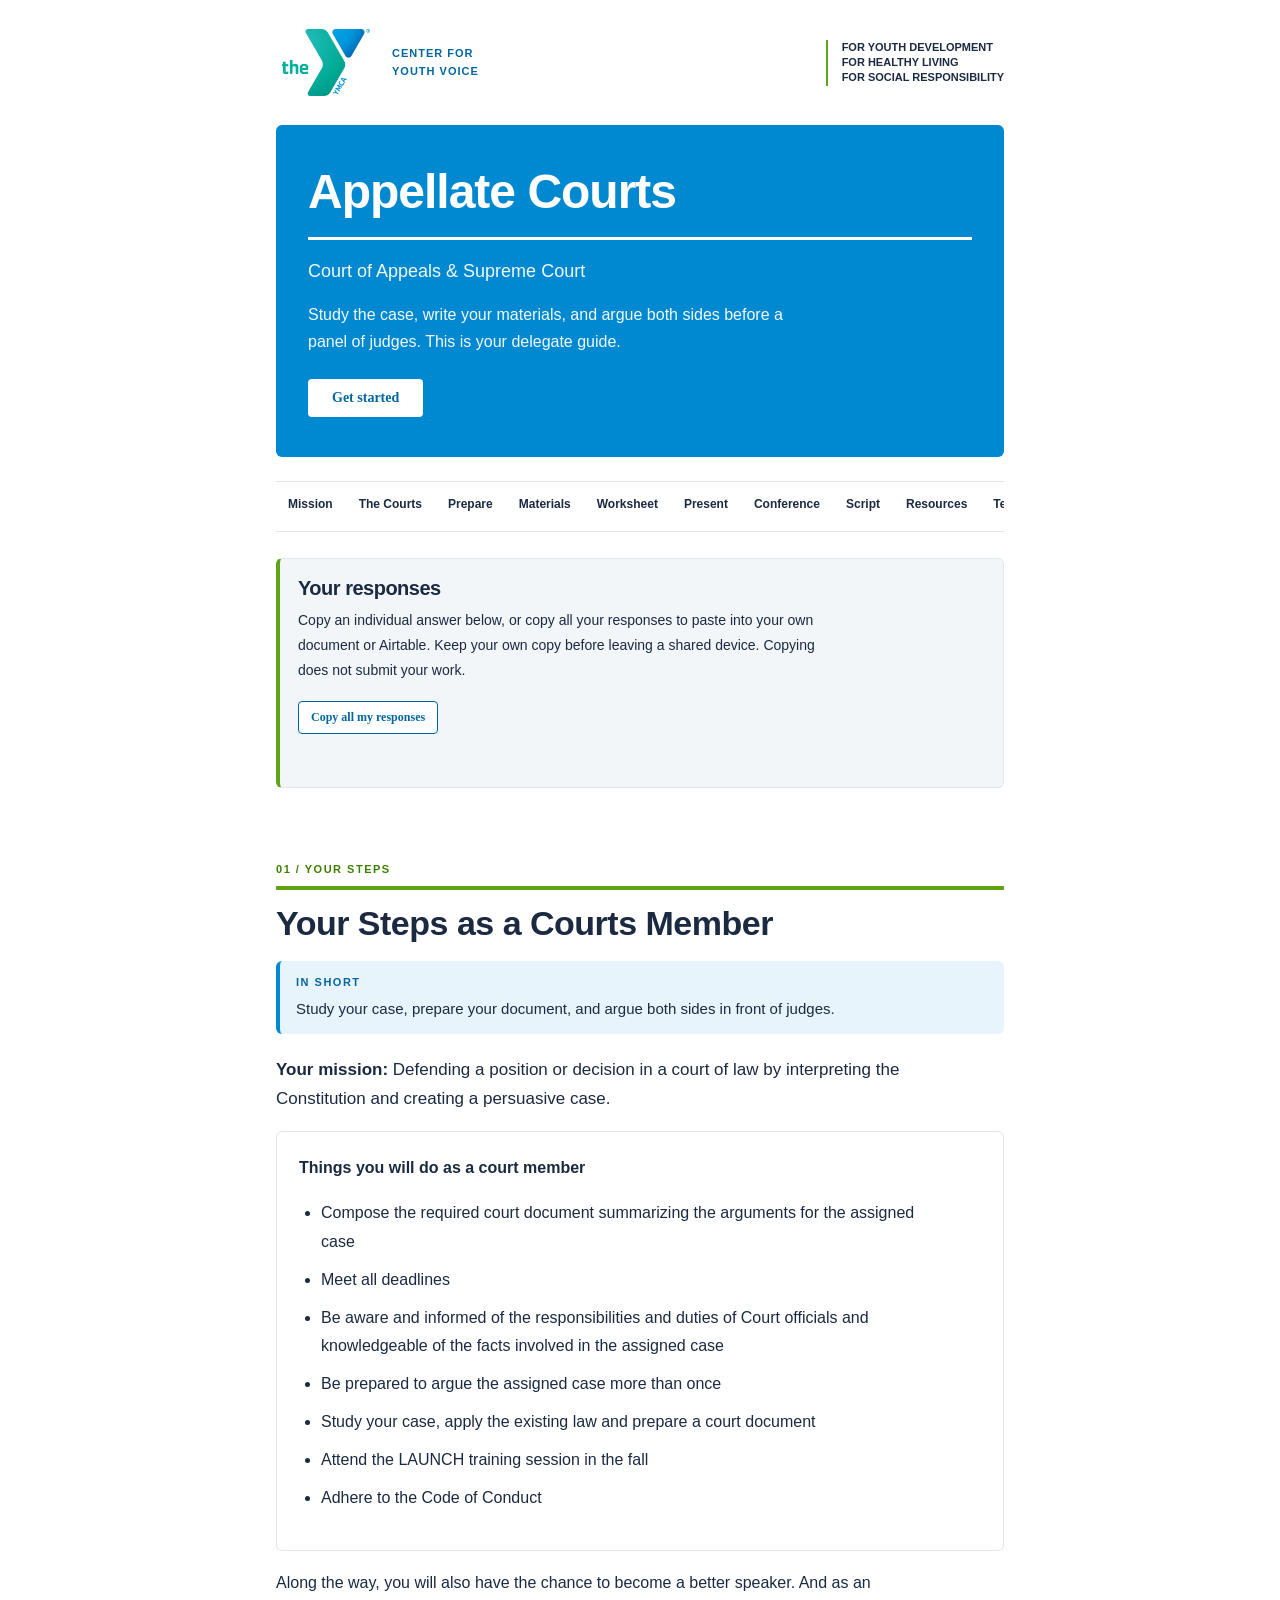
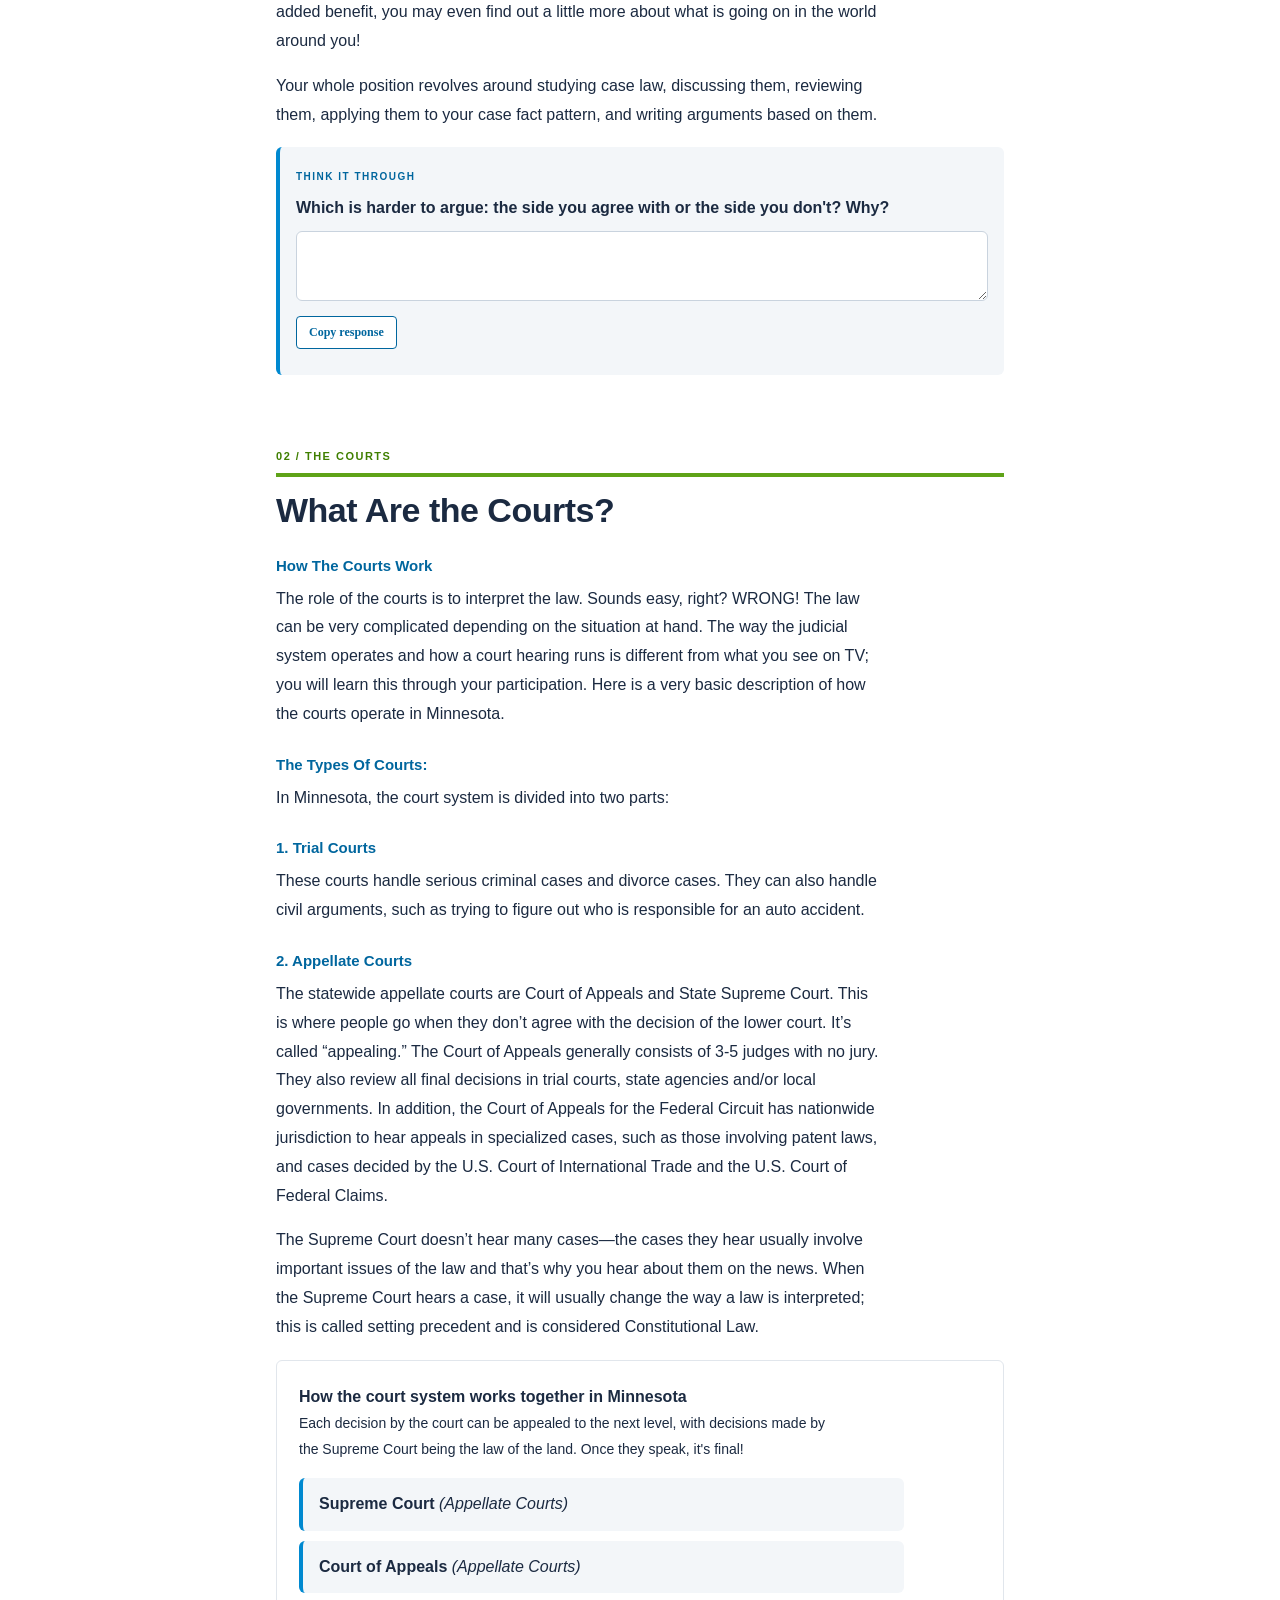
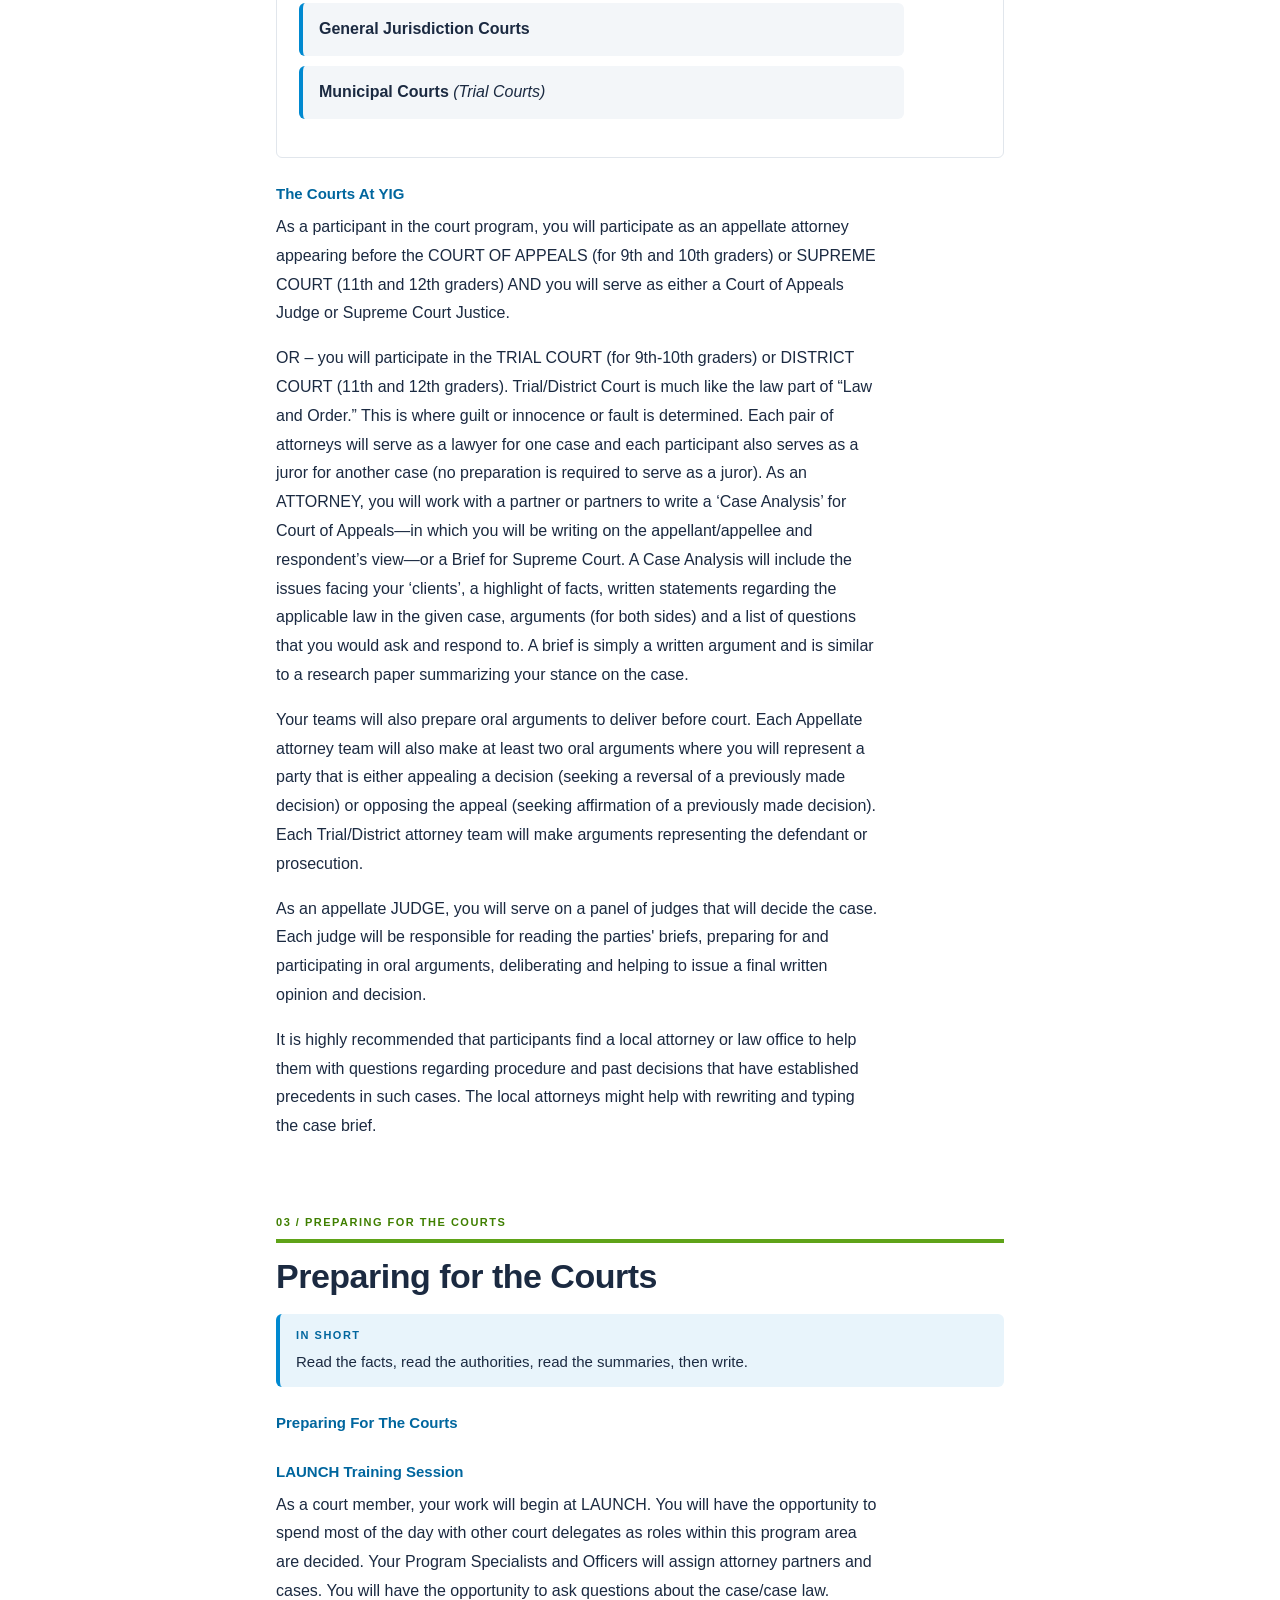
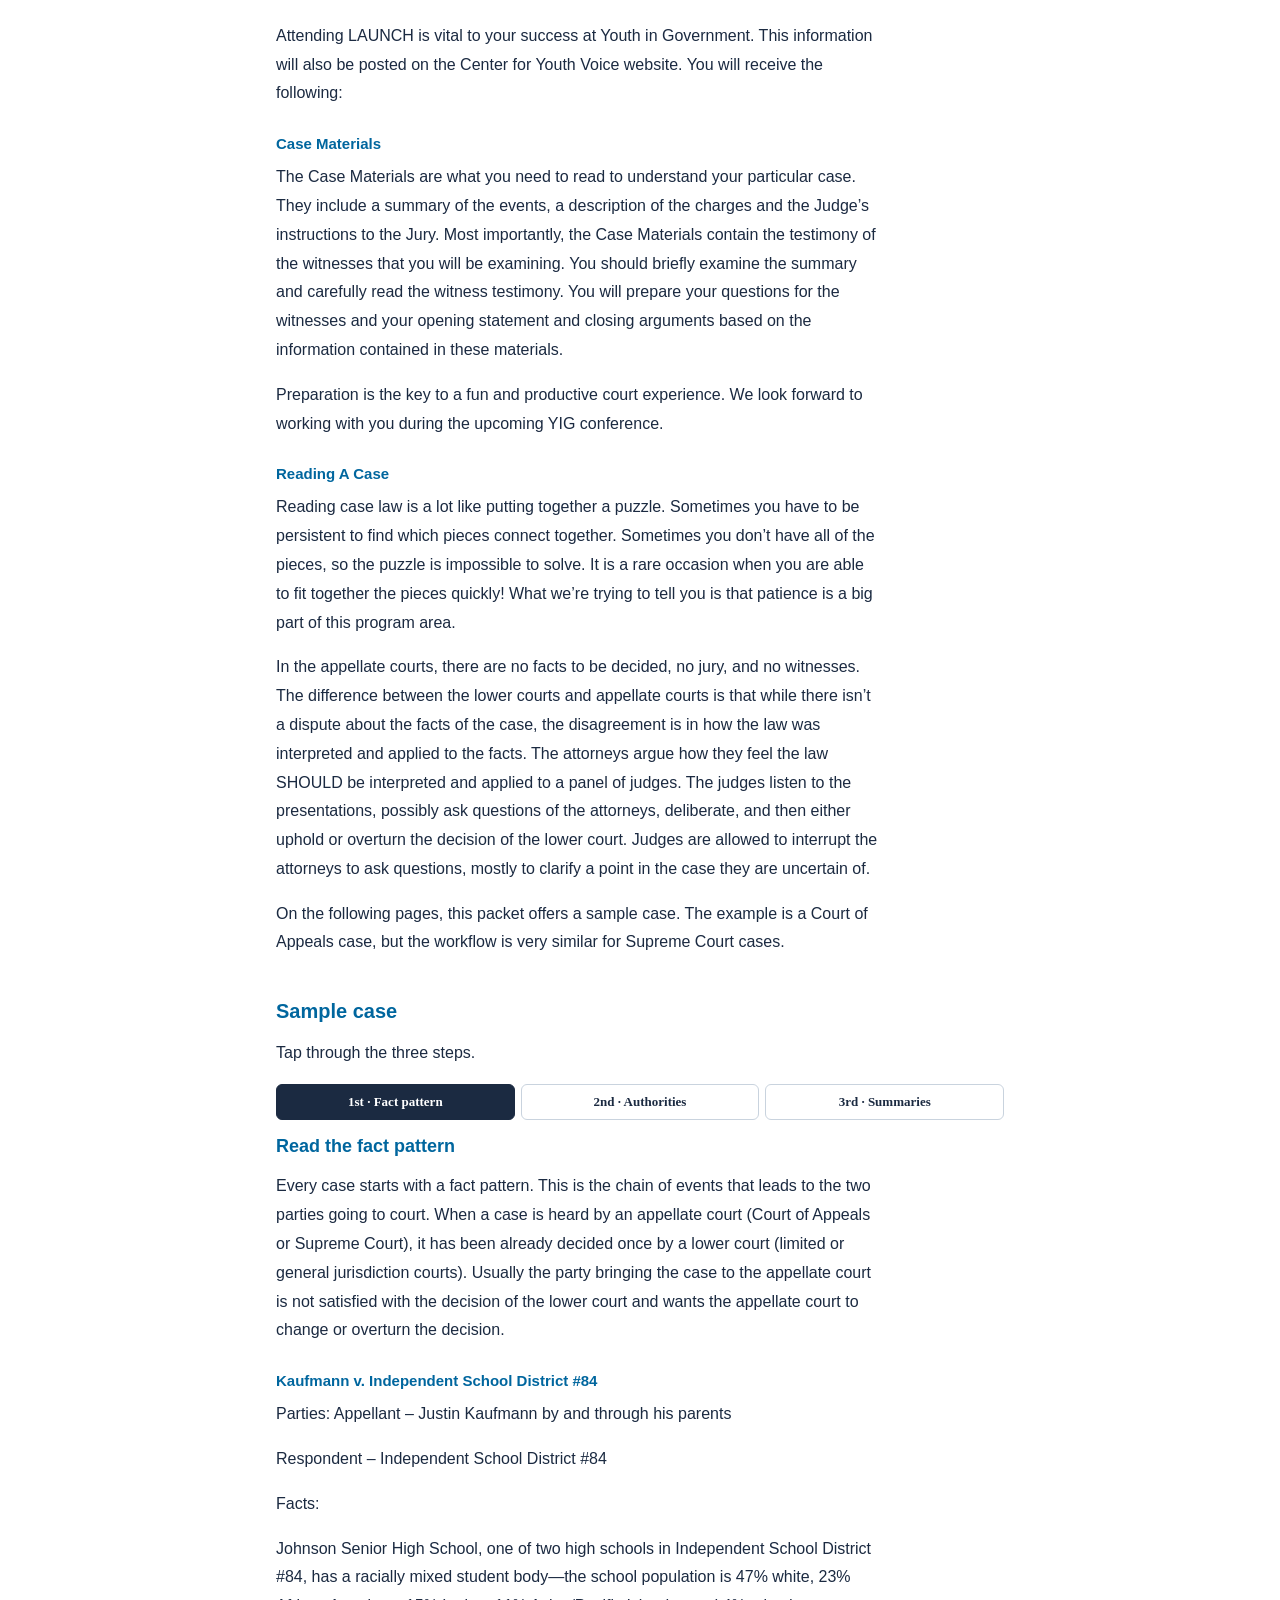
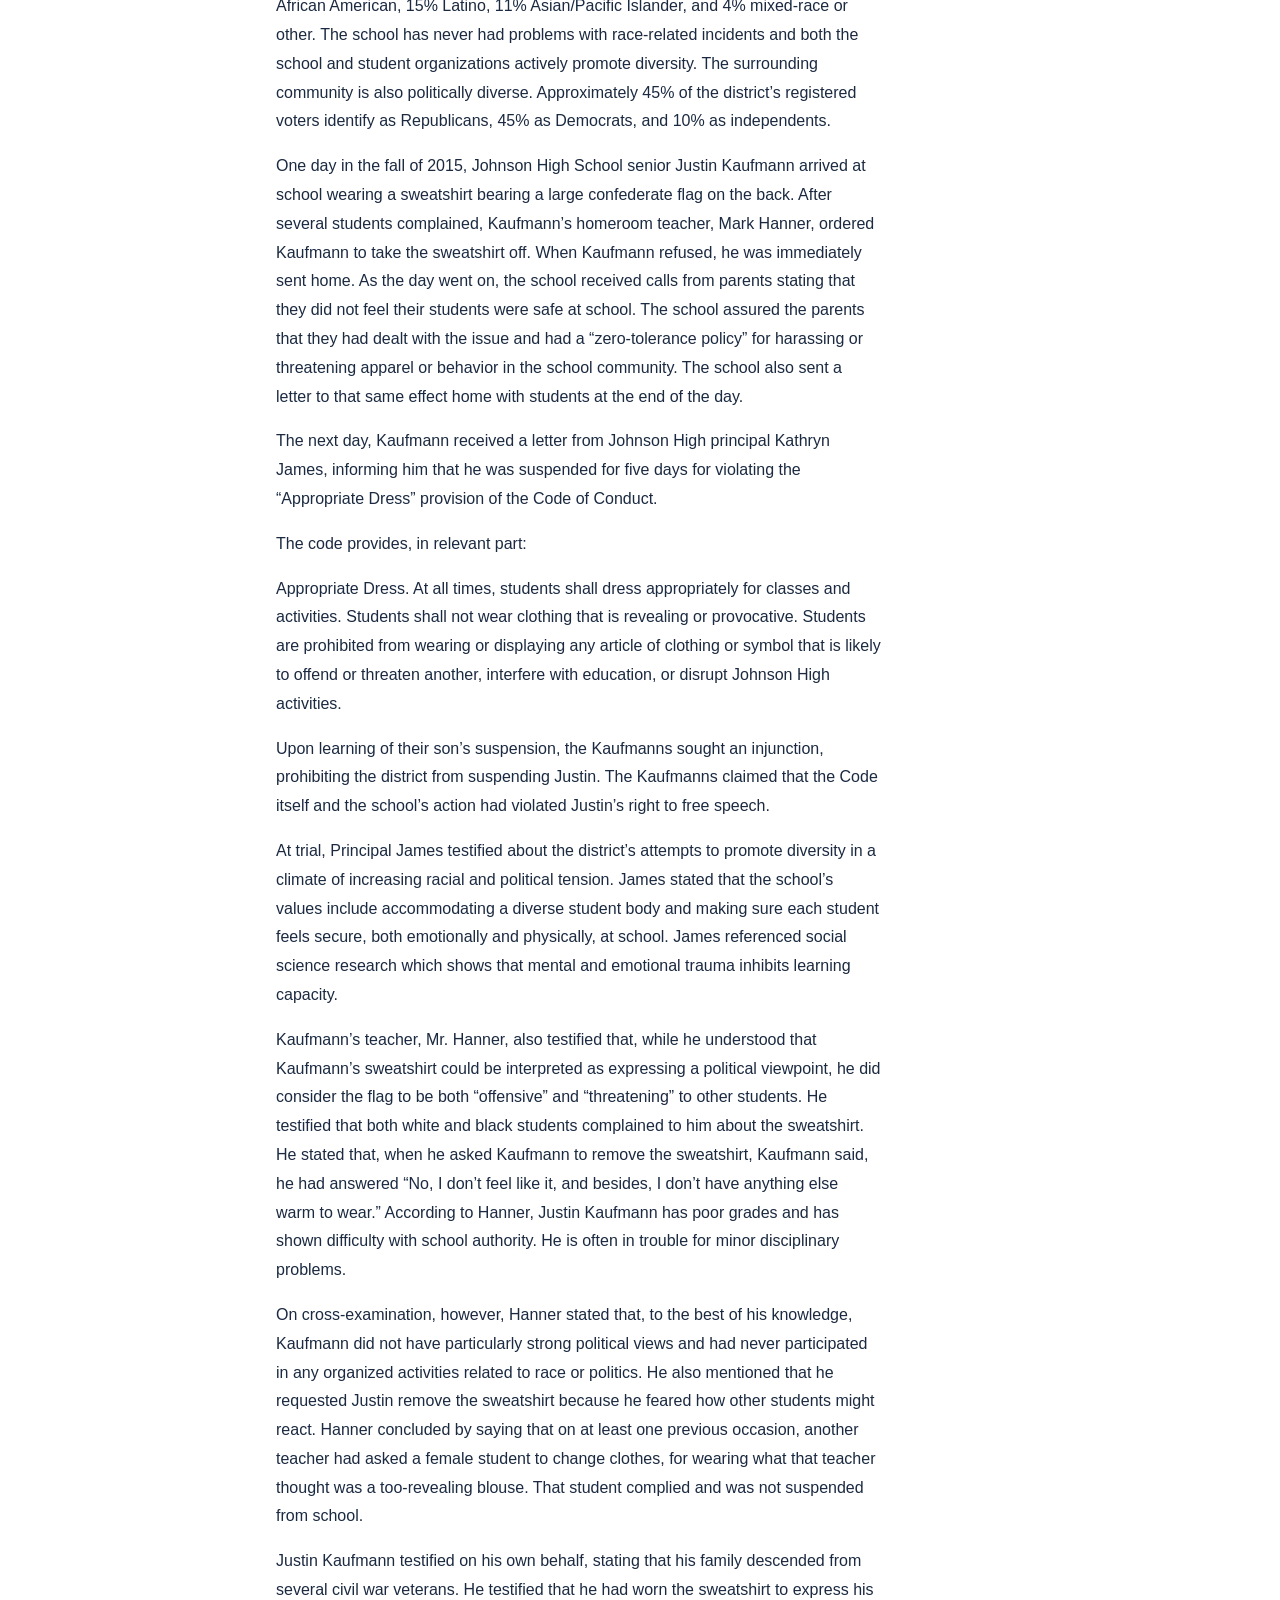
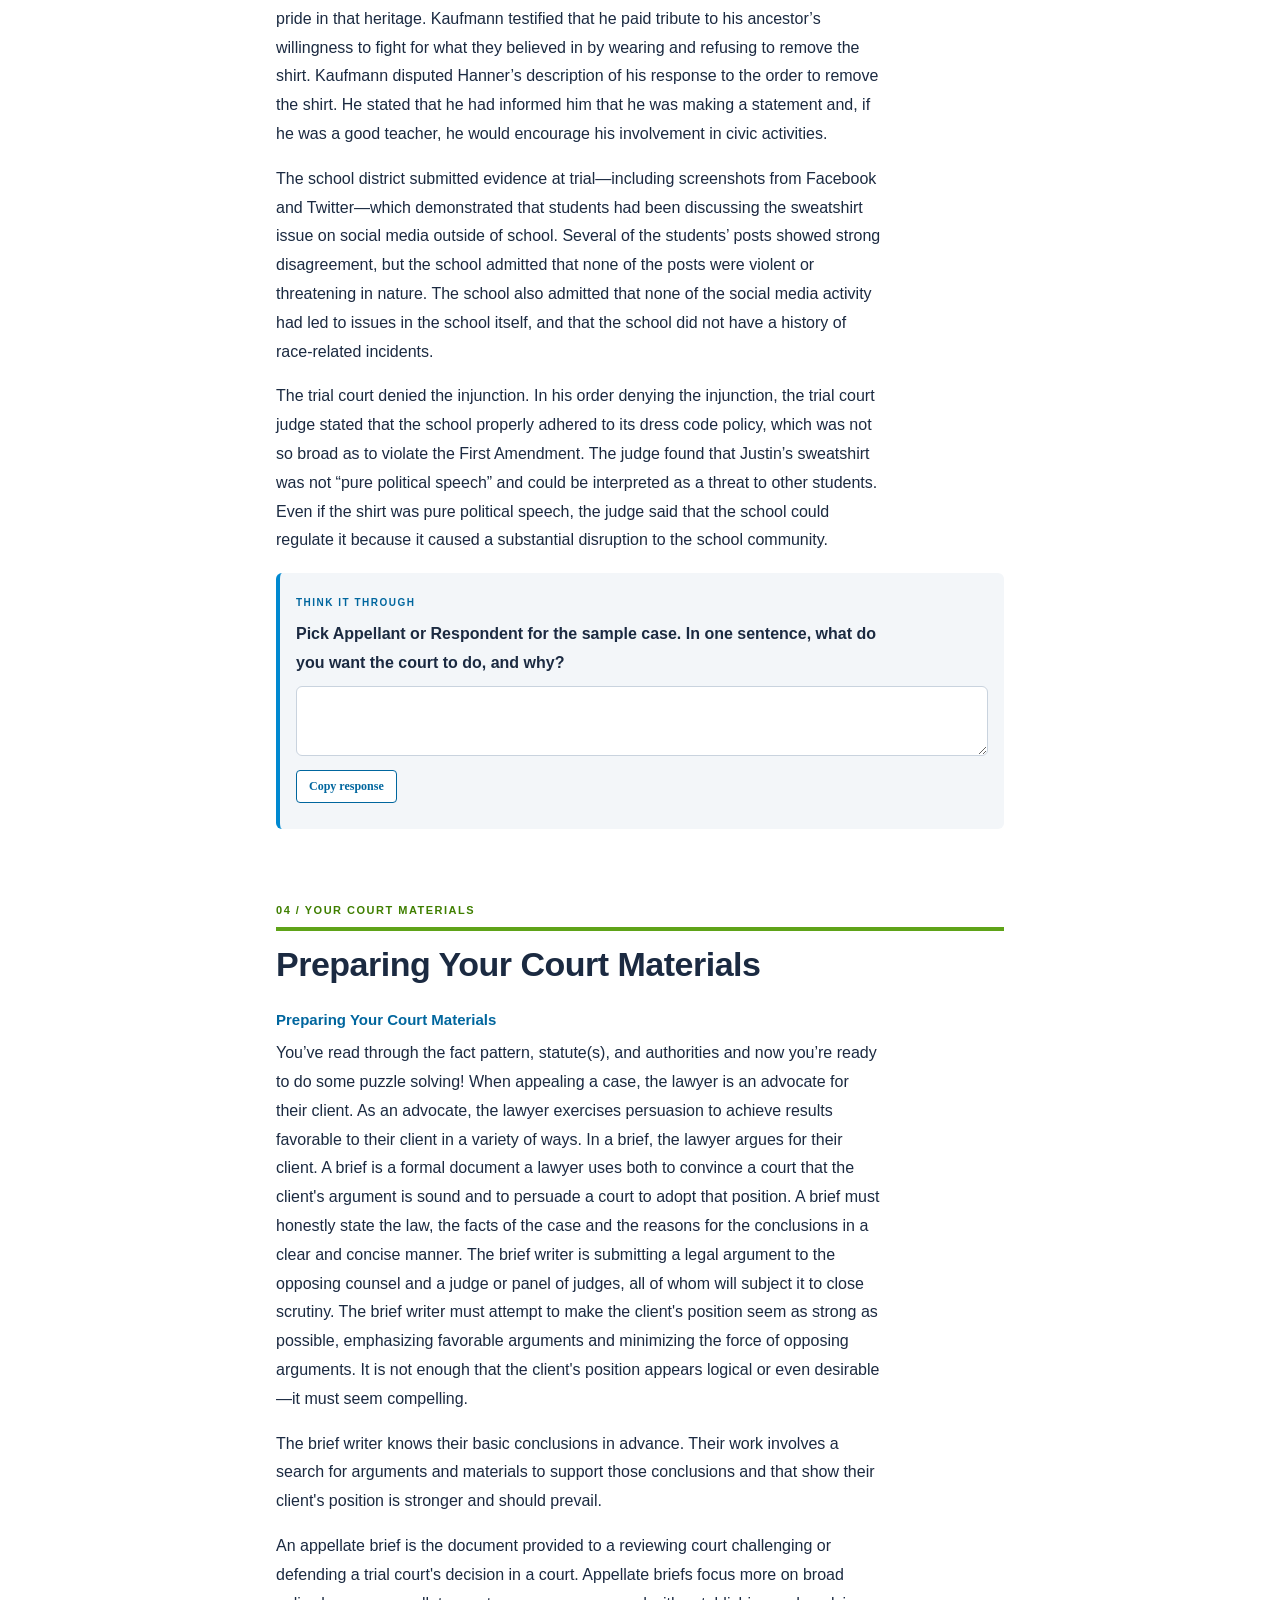
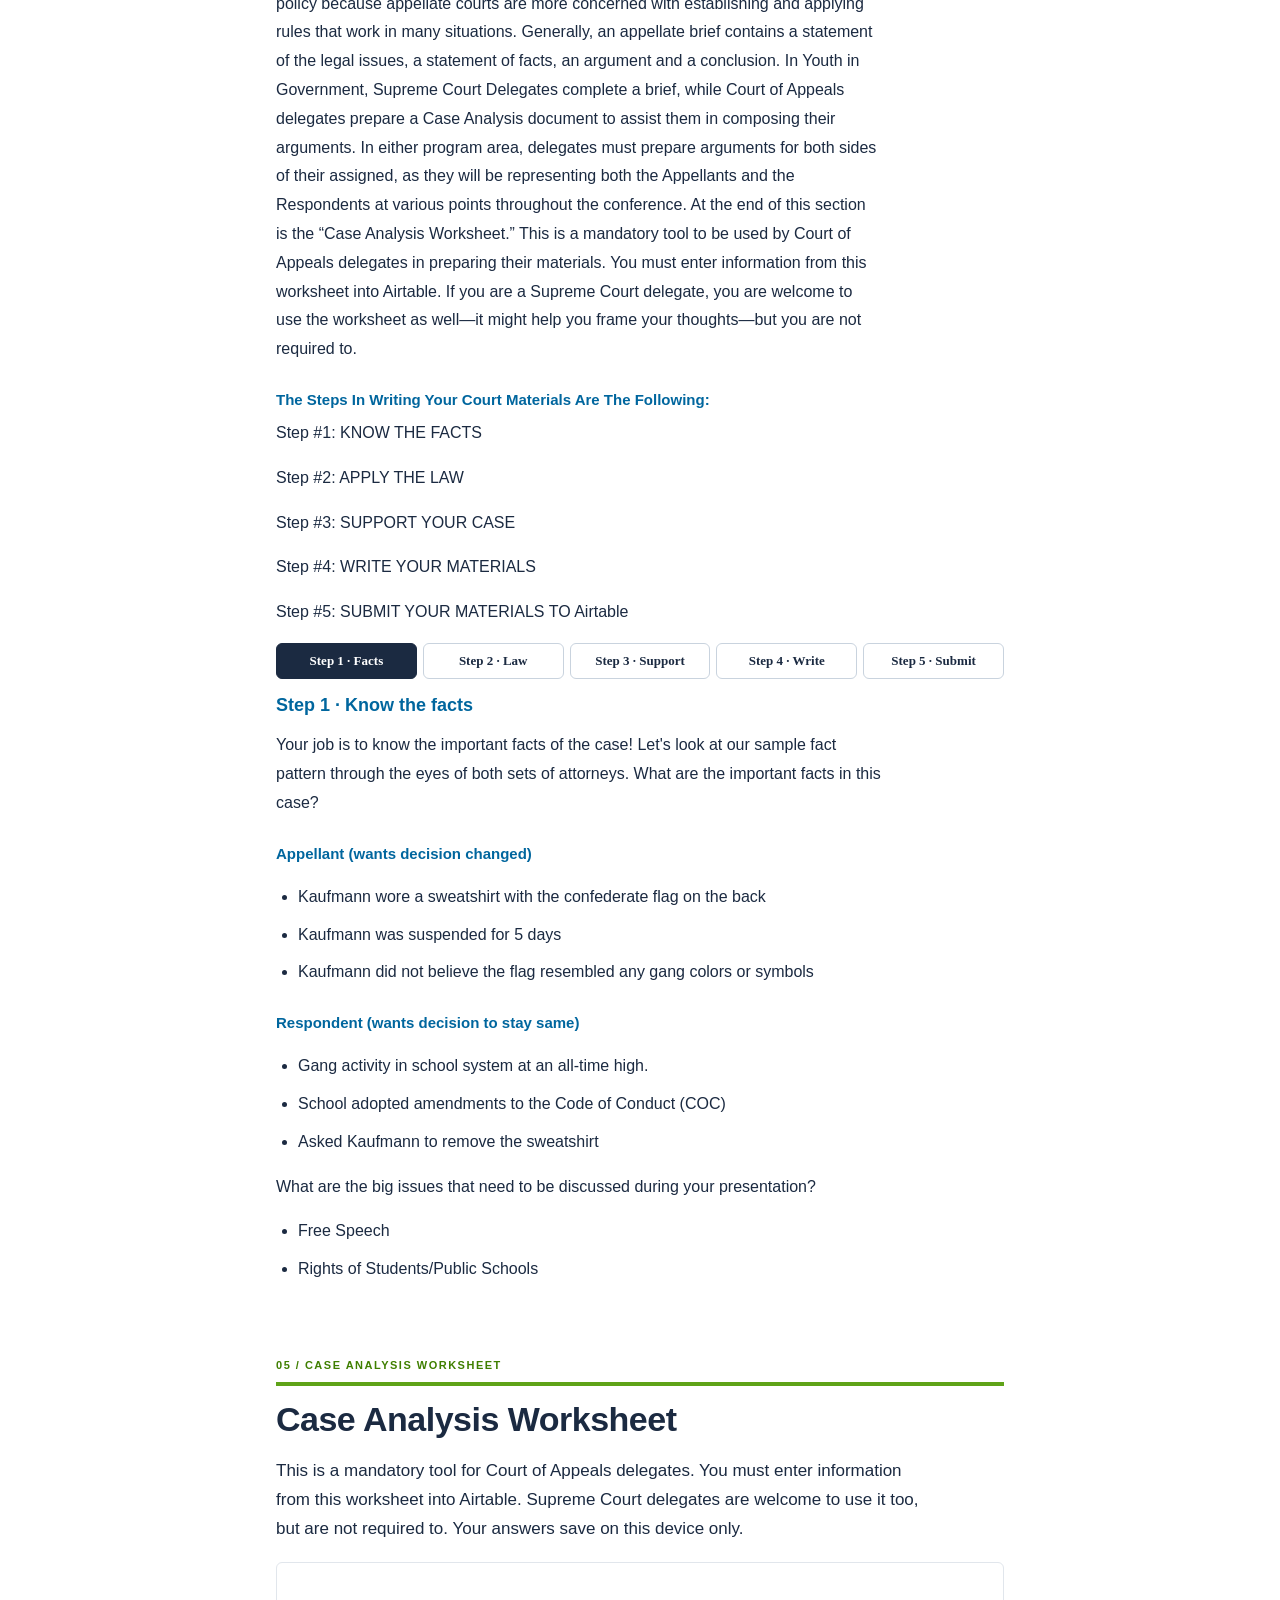
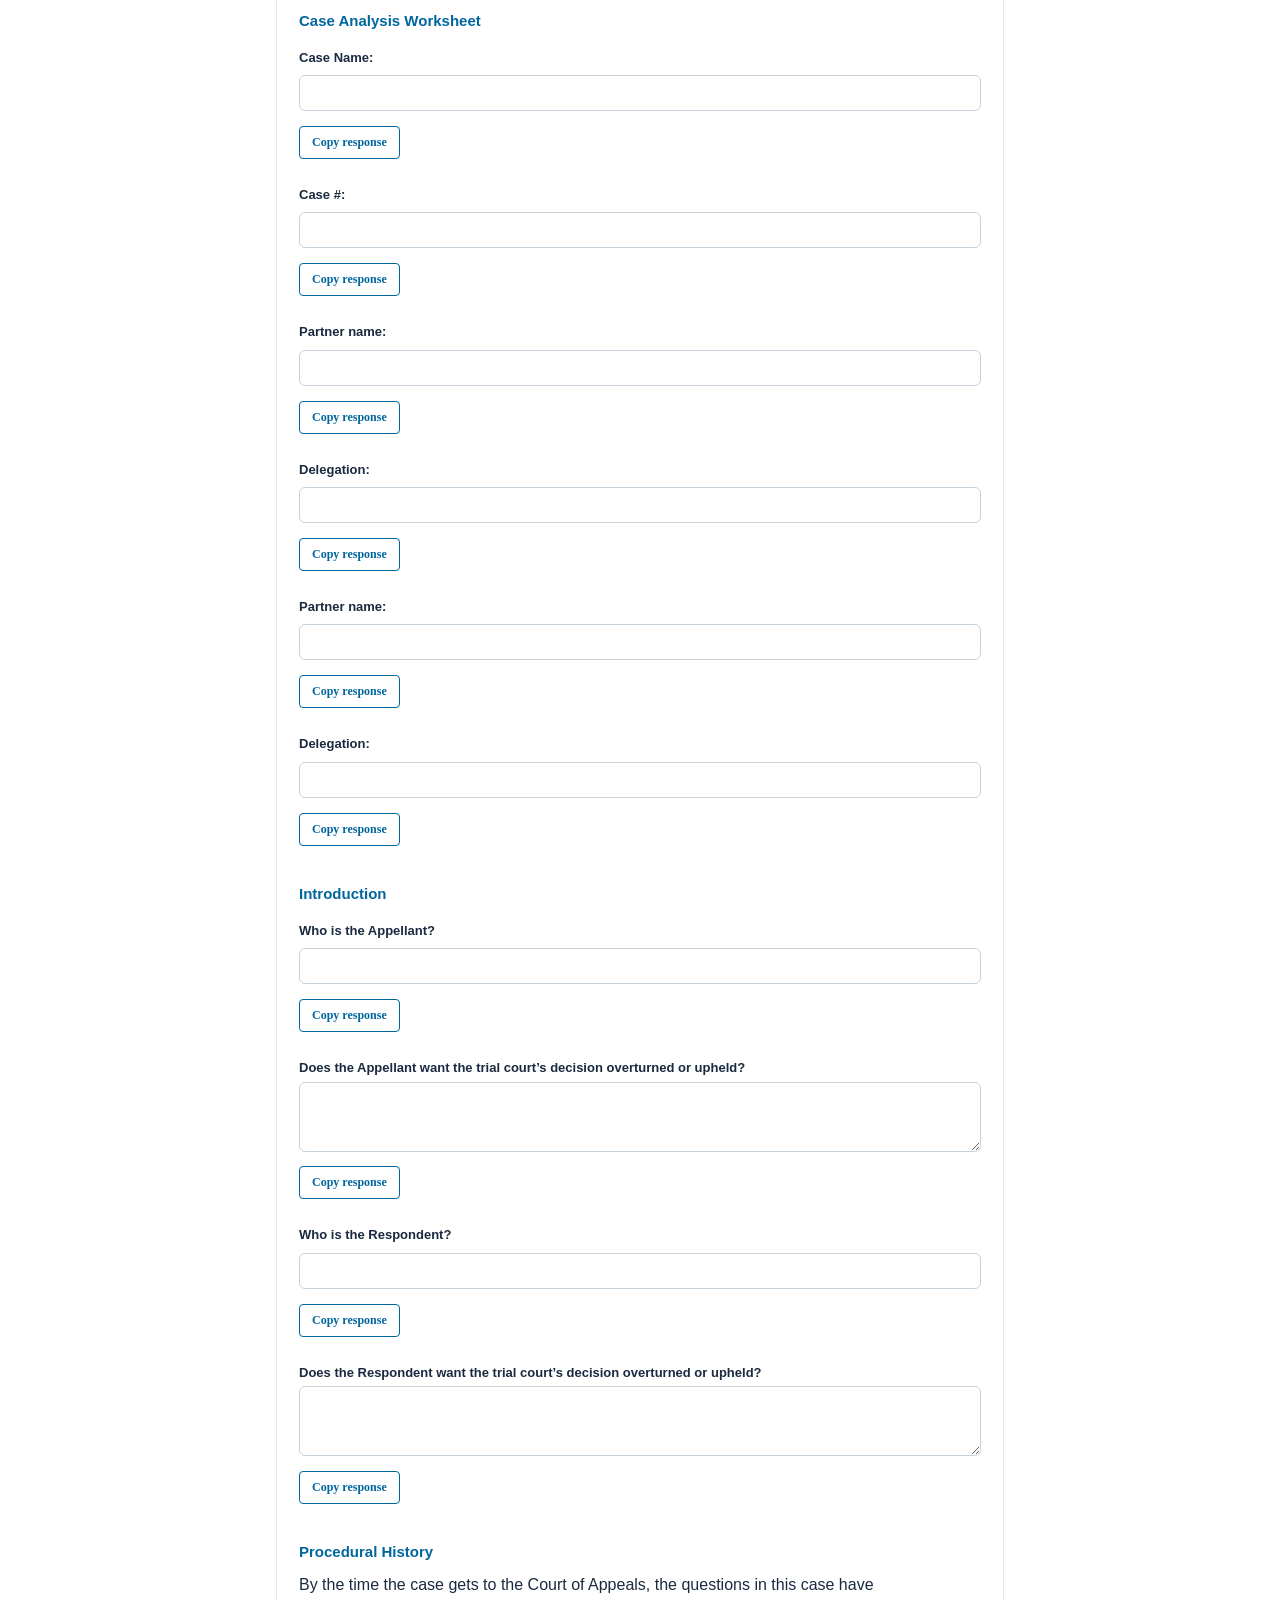
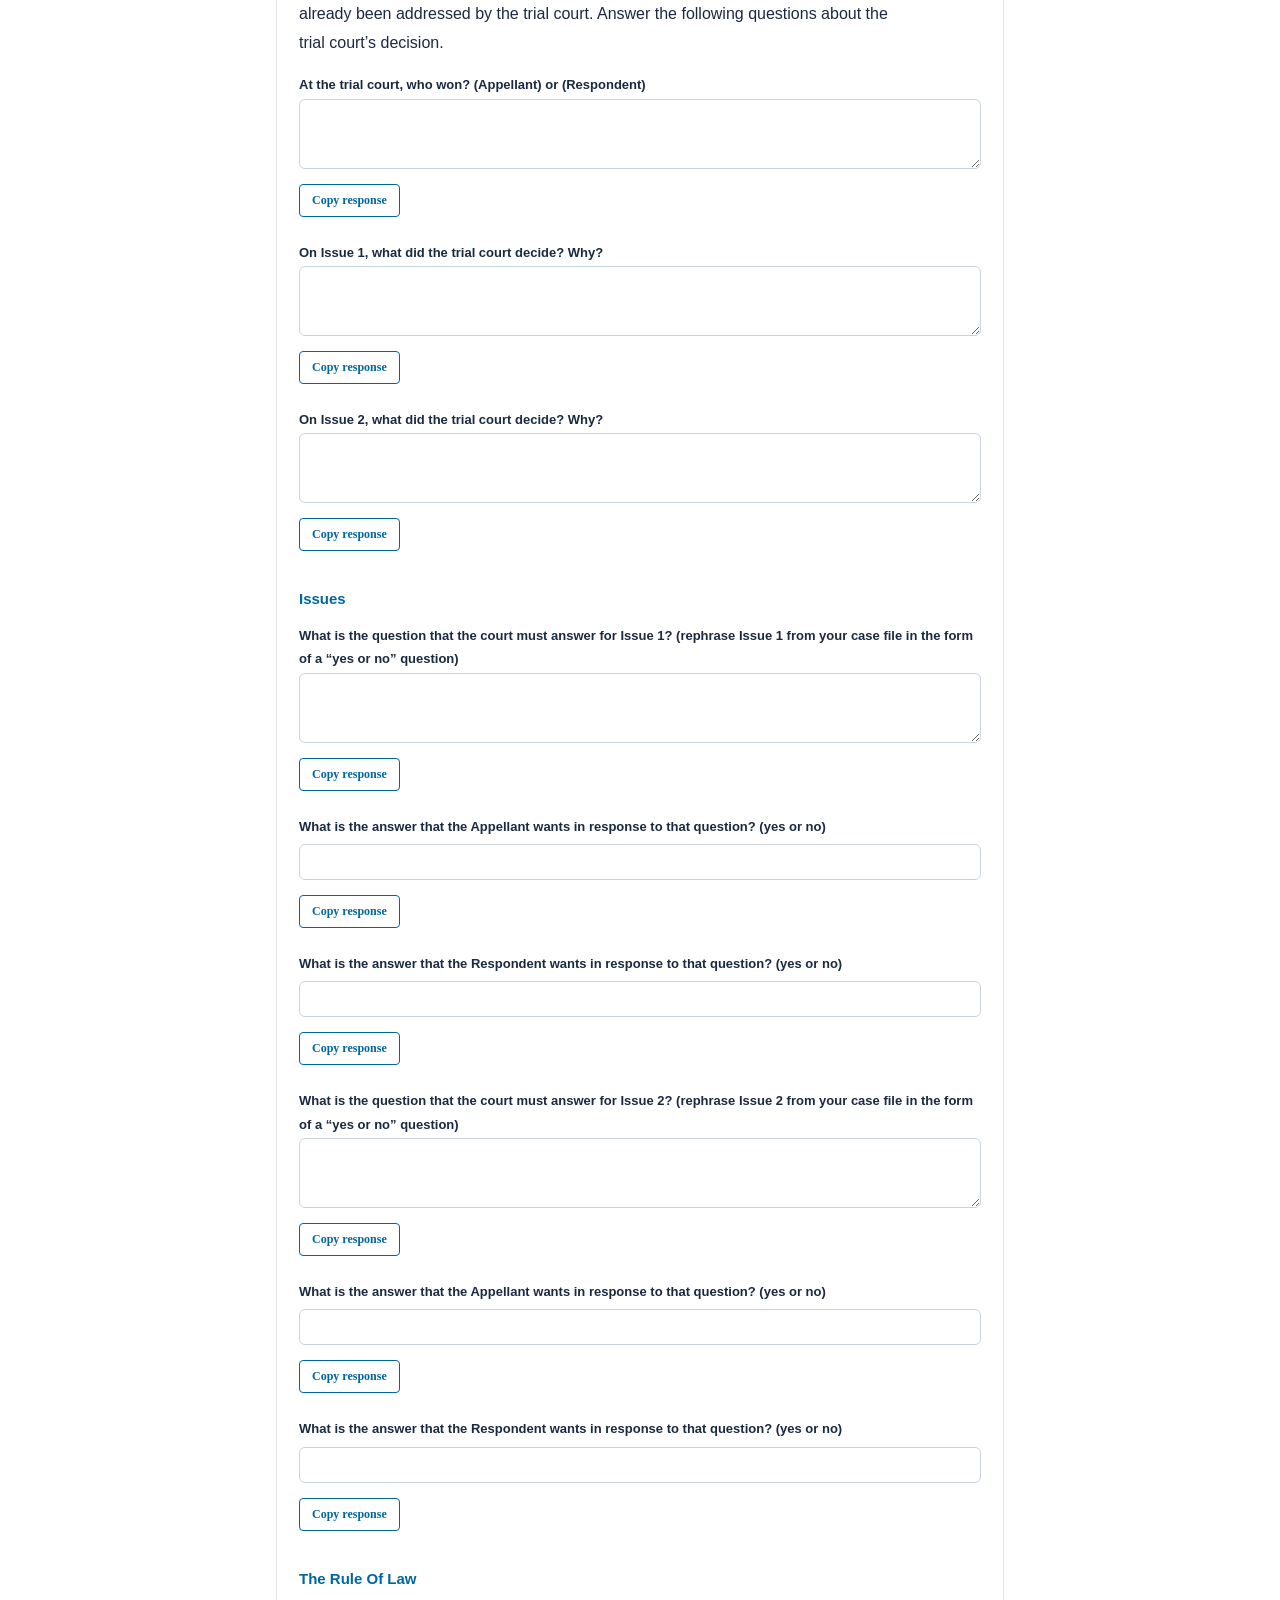
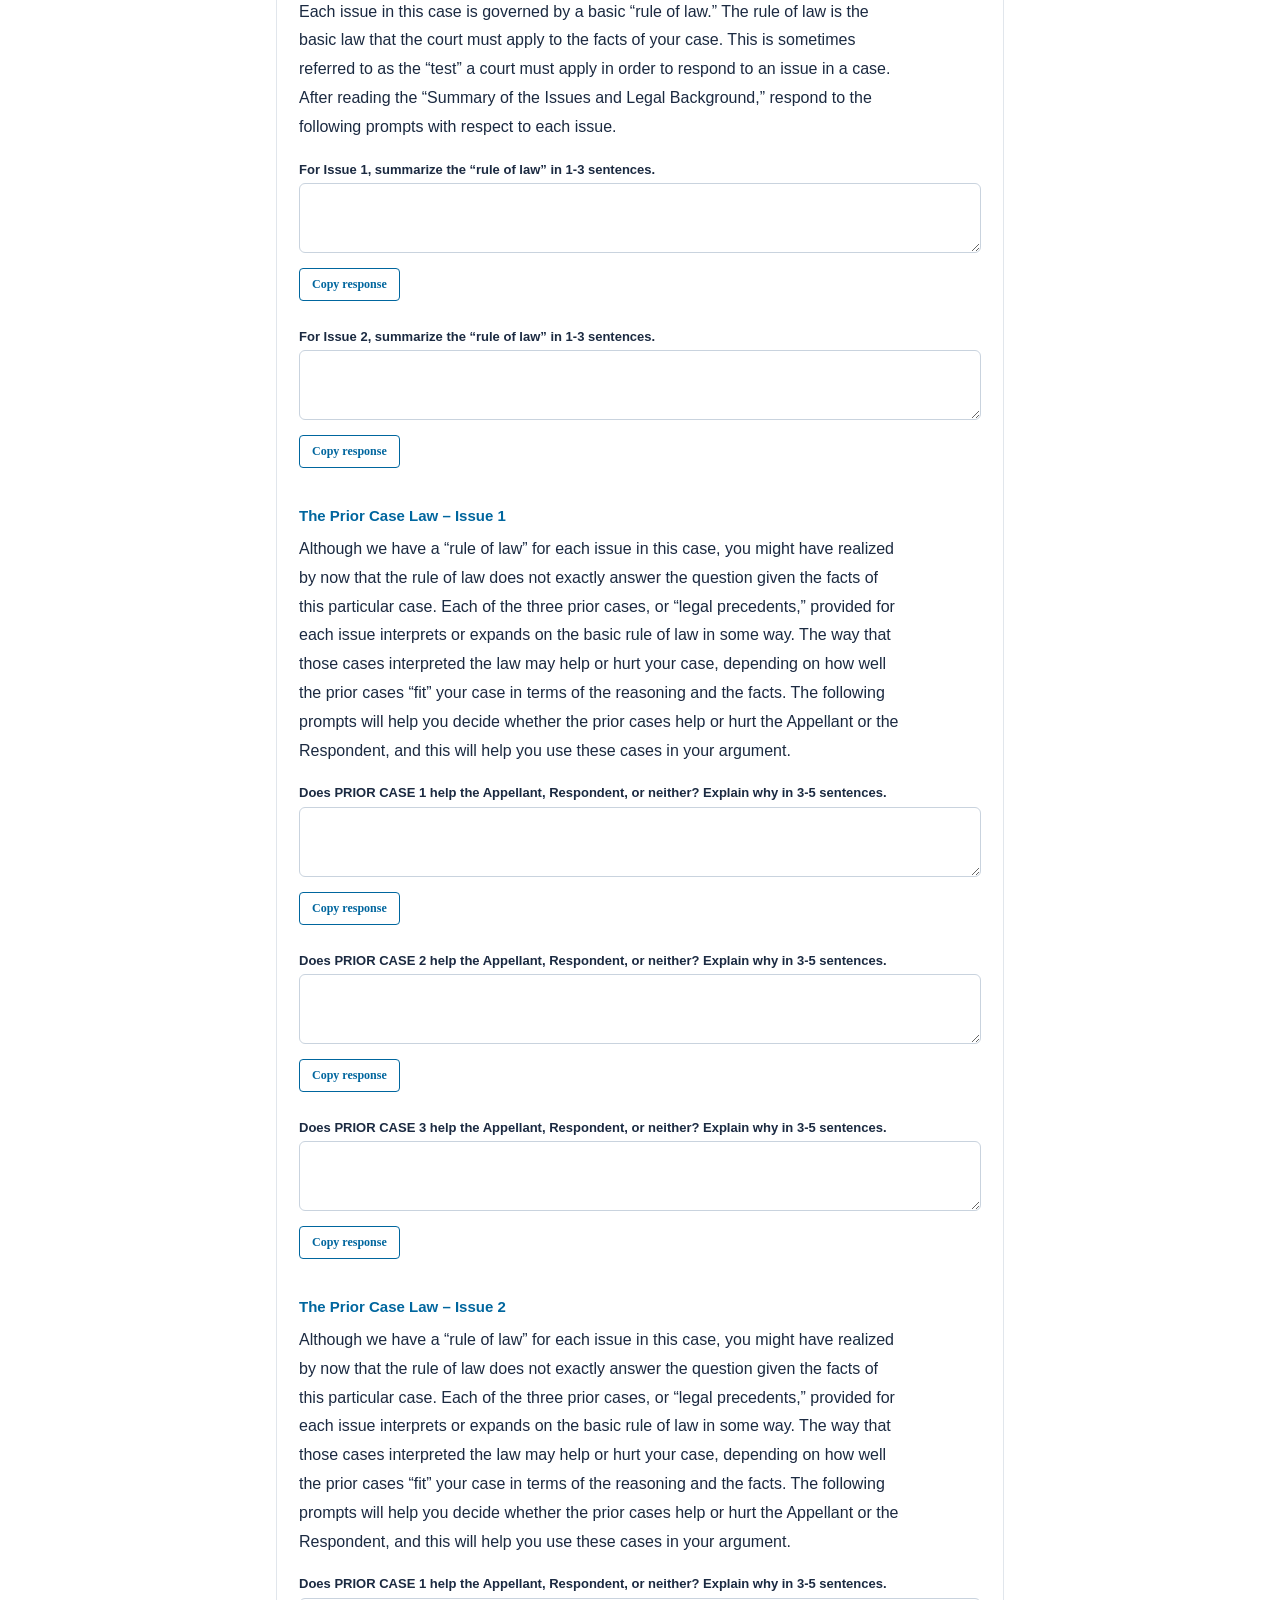
==== commit ed24e3cd: "Final edits" ====
--- a/appellate-courts-guide.html
+++ b/appellate-courts-guide.html
@@ -7,6 +7,7 @@
 #bar{position:fixed;top:0;left:0;height:4px;background:var(--green);width:0;z-index:30}
 .top{max-width:900px;margin:0 auto;padding:22px 16px 14px;display:flex;justify-content:space-between;align-items:flex-end;gap:12px;flex-wrap:wrap}
 .logo{font-weight:bold;color:var(--blue);font-size:15px;line-height:1.2}.logo small{display:block;font-size:11px;letter-spacing:1px;color:var(--purple)}
+.brand{display:flex;align-items:center;gap:8px;color:var(--ink);text-decoration:none}.brand img{display:block;width:44px;height:auto}.brand span{font-size:11px;letter-spacing:1px;line-height:1.2}
 .tagl{font-size:10px;font-weight:bold;letter-spacing:.5px;color:var(--purple);line-height:1.4;text-align:right}
 nav{position:sticky;top:env(safe-area-inset-top,0px);z-index:20;background:var(--bg);border-top:1px solid var(--line);border-bottom:1px solid var(--line);display:flex;gap:2px;overflow-x:auto;padding:4px 10px;justify-content:center}
 nav a{color:var(--blue);text-decoration:none;font-size:12px;font-weight:bold;padding:8px 12px;white-space:nowrap;border-bottom:3px solid transparent}
@@ -16,6 +17,7 @@
 .hero h1{font-size:clamp(30px,7vw,50px);margin:0 0 14px;line-height:1.05;letter-spacing:-.5px;text-transform:uppercase;padding-bottom:16px;border-bottom:2px solid #ffffff90}
 .hero p{max-width:560px;margin:0 0 22px;opacity:.95}
 .btn{background:#fff;color:var(--blue);border:0;border-radius:99px;padding:11px 24px;font:bold 14px Verdana;cursor:pointer;text-decoration:none;display:inline-block}
+button.btn{padding:7px 12px;font-size:12px;border-radius:4px}
 main{max-width:900px;margin:0 auto;padding:0 16px 60px}
 section{margin-top:52px}
 h2{font-size:20px;margin:0 0 14px;color:#fff;background:var(--blue);border-radius:14px;padding:14px 22px;text-transform:uppercase;letter-spacing:.3px}
@@ -104,10 +106,10 @@
 .steps button{font-size:13px}
 .step{list-style:none;background:var(--soft);border-left:4px solid var(--blue);border-radius:6px;padding:12px 16px;margin:10px 0}.iv{border:1px solid var(--line);border-radius:8px;padding:14px;margin:12px 0}.iv b{color:#00669E}select.inp{height:40px}.row{margin:2px 0 8px}.tally li{margin-bottom:12px}.big{font-size:28px;font-weight:bold;color:#00669E}.prog{height:8px;background:var(--line);border-radius:99px;overflow:hidden}.prog div{height:100%;background:var(--green);width:0}</style><style>.fl{display:block;font-size:13px;font-weight:bold;margin:12px 0 2px}.res li{margin-bottom:14px}</style><link rel="stylesheet" href="guide-updates.css"></head>
 <body><div id="bar"></div>
-<header class="top"><a class="logo brand" href="index.html" aria-label="YMCA Center for Youth Voice — guide homepage"><img src="assets/ymca-logo.jpg" alt="The Y — YMCA" width="1200" height="918"><span>CENTER FOR<br>YOUTH VOICE</span></a><div class="tagl"><span>For Youth Development</span><span>For Healthy Living</span><span>For Social Responsibility</span></div></header>
+<header class="top"><a class="logo brand" href="index.html" aria-label="YMCA Center for Youth Voice — guide homepage"><img src="assets/ymca-logo.jpg" alt="The Y — YMCA" width="1200" height="918"><span>CENTER FOR<br>YOUTH VOICE</span></a><div class="tagl">FOR YOUTH DEVELOPMENT<br>FOR HEALTHY LIVING<br>FOR SOCIAL RESPONSIBILITY</div></header>
 <div class="hero"><div class="in"><h1>Appellate Courts</h1><div class="sub">Court of Appeals &amp; Supreme Court</div><p>Study the case, write your materials, and argue both sides before a panel of judges. This is your delegate guide.</p><a class="btn" href="#mission">Get started</a></div></div>
 <nav id="nav"></nav>
-<main><section id="mission"><span class="tag">YOUR STEPS</span><h2>Your Steps as a Courts Member</h2><div class="short"><b>In short</b>Study your case, prepare your document, and argue both sides in front of judges.</div><p class="lead"><b>Your mission:</b> Defending a position or decision in a court of law by interpreting the Constitution and creating a persuasive case.</p><div class="card"><b>Things you will do as a court member</b><ul><li>Compose the required court document summarizing the arguments for the assigned case</li><li>Meet all deadlines</li><li>Be aware and informed of the responsibilities and duties of Court officials and knowledgeable of the facts involved in the assigned case</li><li>Be prepared to argue the assigned case more than once</li><li>Study your case, apply the existing law and prepare a court document</li><li>Attend the LAUNCH training session in the fall</li><li>Adhere to the Code of Conduct</li></ul></div><p>Along the way, you will also have the chance to become a better speaker. And as an added benefit, you may even find out a little more about what is going on in the world around you!</p><p>Your whole position revolves around studying case law, discussing them, reviewing them, applying them to your case fact pattern, and writing arguments based on them.</p><div class="think"><p>Which is harder to argue: the side you agree with or the side you don't? Why?</p><textarea data-k="ap1"></textarea></div></section><section id="what"><span class="tag">THE COURTS</span><h2>What Are the Courts?</h2><h4>How The Courts Work</h4><p>The role of the courts is to interpret the law. Sounds easy, right? WRONG! The law can be very complicated depending on the situation at hand. The way the judicial system operates and how a court hearing runs is different from what you see on TV; you will learn this through your participation. Here is a very basic description of how the courts operate in Minnesota.</p><h4>The Types Of Courts:</h4><p>In Minnesota, the court system is divided into two parts:</p><h4>1. Trial Courts</h4><p>These courts handle serious criminal cases and divorce cases. They can also handle civil arguments, such as trying to figure out who is responsible for an auto accident.</p><h4>2. Appellate Courts</h4><p>The statewide appellate courts are Court of Appeals and State Supreme Court. This is where people go when they don’t agree with the decision of the lower court. It’s called “appealing.” The Court of Appeals generally consists of 3-5 judges with no jury. They also review all final decisions in trial courts, state agencies and/or local governments. In addition, the Court of Appeals for the Federal Circuit has nationwide jurisdiction to hear appeals in specialized cases, such as those involving patent laws, and cases decided by the U.S. Court of International Trade and the U.S. Court of Federal Claims.</p><p>The Supreme Court doesn’t hear many cases—the cases they hear usually involve important issues of the law and that’s why you hear about them on the news. When the Supreme Court hears a case, it will usually change the way a law is interpreted; this is called setting precedent and is considered Constitutional Law.</p><div class="card"><b>How the court system works together in Minnesota</b><p style="font-size:14px">Each decision by the court can be appealed to the next level, with decisions made by the Supreme Court being the law of the land. Once they speak, it's final!</p><ul style="list-style:none;padding:0"><li class="step"><b>Supreme Court</b> <i>(Appellate Courts)</i></li><li class="step"><b>Court of Appeals</b> <i>(Appellate Courts)</i></li><li class="step"><b>General Jurisdiction Courts</b></li><li class="step"><b>Municipal Courts</b> <i>(Trial Courts)</i></li></ul></div><h4>The Courts At YIG</h4><p>As a participant in the court program, you will participate as an appellate attorney appearing before the COURT OF APPEALS (for 9th and 10th graders) or SUPREME COURT (11th and 12th graders) AND you will serve as either a Court of Appeals Judge or Supreme Court Justice.</p><p>OR – you will participate in the TRIAL COURT (for 9th-10th graders) or DISTRICT COURT (11th and 12th graders). Trial/District Court is much like the law part of “Law and Order.” This is where guilt or innocence or fault is determined. Each pair of attorneys will serve as a lawyer for one case and each participant also serves as a juror for another case (no preparation is required to serve as a juror). As an ATTORNEY, you will work with a partner or partners to write a ‘Case Analysis’ for Court of Appeals—in which you will be writing on the appellant/appellee and respondent’s view—or a Brief for Supreme Court. A Case Analysis will include the issues facing your ‘clients’, a highlight of facts, written statements regarding the applicable law in the given case, arguments (for both sides) and a list of questions that you would ask and respond to. A brief is simply a written argument and is similar to a research paper summarizing your stance on the case.</p><p>Your teams will also prepare oral arguments to deliver before court. Each Appellate attorney team will also make at least two oral arguments where you will represent a party that is either appealing a decision (seeking a reversal of a previously made decision) or opposing the appeal (seeking affirmation of a previously made decision). Each Trial/District attorney team will make arguments representing the defendant or prosecution.</p><p>As an appellate JUDGE, you will serve on a panel of judges that will decide the case. Each judge will be responsible for reading the parties' briefs, preparing for and participating in oral arguments, deliberating and helping to issue a final written opinion and decision.</p><p>It is highly recommended that participants find a local attorney or law office to help them with questions regarding procedure and past decisions that have established precedents in such cases. The local attorneys might help with rewriting and typing the case brief.</p></section><section id="prep"><span class="tag">PREPARING FOR THE COURTS</span><h2>Preparing for the Courts</h2><div class="short"><b>In short</b>Read the facts, read the authorities, read the summaries, then write.</div><h4>Preparing For The Courts</h4><h4>LAUNCH Training Session</h4><p>As a court member, your work will begin at LAUNCH. You will have the opportunity to spend most of the day with other court delegates as roles within this program area are decided. Your Program Specialists and Officers will assign attorney partners and cases. You will have the opportunity to ask questions about the case/case law.</p><p>Attending LAUNCH is vital to your success at Youth in Government. This information will also be posted on the Center for Youth Voice website. You will receive the following:</p><h4>Case Materials</h4><p>The Case Materials are what you need to read to understand your particular case. They include a summary of the events, a description of the charges and the Judge’s instructions to the Jury. Most importantly, the Case Materials contain the testimony of the witnesses that you will be examining. You should briefly examine the summary and carefully read the witness testimony. You will prepare your questions for the witnesses and your opening statement and closing arguments based on the information contained in these materials.</p><p>Preparation is the key to a fun and productive court experience. We look forward to working with you during the upcoming YIG conference.</p><h4>Reading A Case</h4><p>Reading case law is a lot like putting together a puzzle. Sometimes you have to be persistent to find which pieces connect together. Sometimes you don’t have all of the pieces, so the puzzle is impossible to solve. It is a rare occasion when you are able to fit together the pieces quickly! What we’re trying to tell you is that patience is a big part of this program area.</p><p>In the appellate courts, there are no facts to be decided, no jury, and no witnesses. The difference between the lower courts and appellate courts is that while there isn’t a dispute about the facts of the case, the disagreement is in how the law was interpreted and applied to the facts. The attorneys argue how they feel the law SHOULD be interpreted and applied to a panel of judges. The judges listen to the presentations, possibly ask questions of the attorneys, deliberate, and then either uphold or overturn the decision of the lower court. Judges are allowed to interrupt the attorneys to ask questions, mostly to clarify a point in the case they are uncertain of.</p><p>On the following pages, this packet offers a sample case. The example is a Court of Appeals case, but the workflow is very similar for Supreme Court cases.</p><h3>Sample case</h3><p>Tap through the three steps.</p><div class="tabset"><div class="panel" data-title="1st · Fact pattern"><h3>Read the fact pattern</h3><p>Every case starts with a fact pattern. This is the chain of events that leads to the two parties going to court. When a case is heard by an appellate court (Court of Appeals or Supreme Court), it has been already decided once by a lower court (limited or general jurisdiction courts). Usually the party bringing the case to the appellate court is not satisfied with the decision of the lower court and wants the appellate court to change or overturn the decision.</p><h4>Kaufmann v. Independent School District #84</h4><p>Parties: Appellant – Justin Kaufmann by and through his parents</p><p>Respondent – Independent School District #84</p><p>Facts:</p><p>Johnson Senior High School, one of two high schools in Independent School District #84, has a racially mixed student body—the school population is 47% white, 23% African American, 15% Latino, 11% Asian/Pacific Islander, and 4% mixed-race or other. The school has never had problems with race-related incidents and both the school and student organizations actively promote diversity. The surrounding community is also politically diverse. Approximately 45% of the district’s registered voters identify as Republicans, 45% as Democrats, and 10% as independents.</p><p>One day in the fall of 2015, Johnson High School senior Justin Kaufmann arrived at school wearing a sweatshirt bearing a large confederate flag on the back. After several students complained, Kaufmann’s homeroom teacher, Mark Hanner, ordered Kaufmann to take the sweatshirt off. When Kaufmann refused, he was immediately sent home. As the day went on, the school received calls from parents stating that they did not feel their students were safe at school. The school assured the parents that they had dealt with the issue and had a “zero-tolerance policy” for harassing or threatening apparel or behavior in the school community. The school also sent a letter to that same effect home with students at the end of the day.</p><p>The next day, Kaufmann received a letter from Johnson High principal Kathryn James, informing him that he was suspended for five days for violating the “Appropriate Dress” provision of the Code of Conduct.</p><p>The code provides, in relevant part:</p><p>Appropriate Dress. At all times, students shall dress appropriately for classes and activities. Students shall not wear clothing that is revealing or provocative. Students are prohibited from wearing or displaying any article of clothing or symbol that is likely to offend or threaten another, interfere with education, or disrupt Johnson High activities.</p><p>Upon learning of their son’s suspension, the Kaufmanns sought an injunction, prohibiting the district from suspending Justin. The Kaufmanns claimed that the Code itself and the school’s action had violated Justin’s right to free speech.</p><p>At trial, Principal James testified about the district’s attempts to promote diversity in a climate of increasing racial and political tension. James stated that the school’s values include accommodating a diverse student body and making sure each student feels secure, both emotionally and physically, at school. James referenced social science research which shows that mental and emotional trauma inhibits learning capacity.</p><p>Kaufmann’s teacher, Mr. Hanner, also testified that, while he understood that Kaufmann’s sweatshirt could be interpreted as expressing a political viewpoint, he did consider the flag to be both “offensive” and “threatening” to other students. He testified that both white and black students complained to him about the sweatshirt. He stated that, when he asked Kaufmann to remove the sweatshirt, Kaufmann said, he had answered “No, I don’t feel like it, and besides, I don’t have anything else warm to wear.” According to Hanner, Justin Kaufmann has poor grades and has shown difficulty with school authority. He is often in trouble for minor disciplinary problems.</p><p>On cross-examination, however, Hanner stated that, to the best of his knowledge, Kaufmann did not have particularly strong political views and had never participated in any organized activities related to race or politics. He also mentioned that he requested Justin remove the sweatshirt because he feared how other students might react. Hanner concluded by saying that on at least one previous occasion, another teacher had asked a female student to change clothes, for wearing what that teacher thought was a too-revealing blouse. That student complied and was not suspended from school.</p><p>Justin Kaufmann testified on his own behalf, stating that his family descended from several civil war veterans. He testified that he had worn the sweatshirt to express his pride in that heritage. Kaufmann testified that he paid tribute to his ancestor’s willingness to fight for what they believed in by wearing and refusing to remove the shirt. Kaufmann disputed Hanner’s description of his response to the order to remove the shirt. He stated that he had informed him that he was making a statement and, if he was a good teacher, he would encourage his involvement in civic activities.</p><p>The school district submitted evidence at trial—including screenshots from Facebook and Twitter—which demonstrated that students had been discussing the sweatshirt issue on social media outside of school. Several of the students’ posts showed strong disagreement, but the school admitted that none of the posts were violent or threatening in nature. The school also admitted that none of the social media activity had led to issues in the school itself, and that the school did not have a history of race-related incidents.</p><p>The trial court denied the injunction. In his order denying the injunction, the trial court judge stated that the school properly adhered to its dress code policy, which was not so broad as to violate the First Amendment. The judge found that Justin’s sweatshirt was not “pure political speech” and could be interpreted as a threat to other students. Even if the shirt was pure political speech, the judge said that the school could regulate it because it caused a substantial disruption to the school community.</p></div><div class="panel" data-title="2nd · Authorities"><h3>Read the authorities (or case law)</h3><p>These are other cases that may have been decided on similar facts in Minnesota or other jurisdictions. Your job is to pick out the facts in these cases that are most important to your case. Remember, it’s the way the law was applied to the facts that is in dispute, not the facts themselves. The important piece is that the interpretation of that case agrees with your position, the decision in that case does not have to be the same.</p><p>You will be given 2-3 authorities in your case file. These are the ONLY cases you may use in preparing your presentation. Believe us, you don’t want to get bogged down in research at the law library. This will be more than enough information for you to complete your work.</p><p>These cases are simplified for the purpose of this packet. The authorities you’ll receive in your case file will be longer, formatted by the courts, and filled with “legal jargon.” They will take longer to read – that’s why you’ll get them at LAUNCH so you have time to prepare. There will also be limited time to ask questions and tie up any loose ends before your presentation at the conference.</p><p>Sample Authorities/Cases and Related Materials:</p><ul><li>United States Constitution, Amendment 14, §1</li><li>Board of Regents v. Roth, 33 C.Ed.2d 549 (1972)</li><li>Hazelwood v. Kuhlmeier, 484 U.S. 260</li><li>Morrissey v. Brewer, 33 C.Ed.2d (1972)</li><li>Tinker v. Des Moines, 393 U.S. 503</li></ul><p>Restriction:</p><p>Participants may not refer to or rely upon Gross v. Lopez in preparing their written or oral arguments for this case.</p></div><div class="panel" data-title="3rd · Summaries"><h3>Read the summaries</h3><p>The summaries are provided to jump start your thinking about the case and let you know what issues you need to address while preparing you court materials.</p><p>Issues:</p><ol><li value="1">Whether the school district impermissibly suspended Kaufmann for expressing “purely political speech” in violation of his First Amendment rights.</li><ol><li value="2">Whether the school district impermissibly suspended Kaufmann because his sweatshirt did not cause a “substantial disruption” nor did it “materially collide with the rights” of other students.</li></ol></ol><p>The following is a brief summary of some things you should think about and keep in mind when you read the cases and as you prepare your briefs and arguments. You are not limited to these points. Instead, consider them good starting questions to think about. You will also notice some cases attached. No further research is necessary.</p><p>Summary:</p><p>Issue #1 – Whether the school district impermissibly suspended Kaufmann for expressing “purely political speech” in violation of his First Amendment rights.</p><ul><li>Is the school’s dress code policy too broad “on its face” (by itself)? That is, does it potentially cover speech which is protected by the first amendment such as offensive, but ultimately harmless, viewpoints?</li><li>Was Justin expressing political speech by wearing his sweatshirt? Does it matter if he was just wearing the sweatshirt to wear it?</li><li>To what extent can a symbol be a threat if it is not accompanied by any violent or intimidating conduct? Does this calculous change in the school environment or where children are concerned?</li></ul><p>Issue #2 – Whether the school district impermissibly suspended Kaufmann because his sweatshirt did not cause a “substantial disruption” nor did it “materially collide with the rights” of other students.</p><ul><li>To the extent that Justin’s sweatshirt can be viewed as a “protest” or an expression of political views, is it “passive” like the armbands in Tinker? Or is it hurting people?</li><li>How many students or teachers need to be affected before the sweatshirt becomes a substantial disruption? Or is enough that the school can forecast a substantial disruption due to the history and context surrounding the Confederate flag?</li><li>If wearing the Confederate flag can be construed as speech related to a political or social issue, is it disruptive enough or inconsistent enough with the mission of schools—promoting discourse and keeping students safe—for the school to regulate it?</li><li>What other types of symbols or speech (particularly those represented on or by clothing choices) might a school be able to regulate?</li></ul><p>Now that you have learned the elements of your case file, it’s time to write your presentation!</p></div></div><div class="think"><p>Pick Appellant or Respondent for the sample case. In one sentence, what do you want the court to do, and why?</p><textarea data-k="ap2"></textarea></div></section><section id="materials"><span class="tag">YOUR COURT MATERIALS</span><h2>Preparing Your Court Materials</h2><h4>Preparing Your Court Materials</h4><p>You’ve read through the fact pattern, statute(s), and authorities and now you’re ready to do some puzzle solving! When appealing a case, the lawyer is an advocate for their client. As an advocate, the lawyer exercises persuasion to achieve results favorable to their client in a variety of ways. In a brief, the lawyer argues for their client. A brief is a formal document a lawyer uses both to convince a court that the client's argument is sound and to persuade a court to adopt that position. A brief must honestly state the law, the facts of the case and the reasons for the conclusions in a clear and concise manner. The brief writer is submitting a legal argument to the opposing counsel and a judge or panel of judges, all of whom will subject it to close scrutiny. The brief writer must attempt to make the client's position seem as strong as possible, emphasizing favorable arguments and minimizing the force of opposing arguments. It is not enough that the client's position appears logical or even desirable—it must seem compelling.</p><p>The brief writer knows their basic conclusions in advance. Their work involves a search for arguments and materials to support those conclusions and that show their client's position is stronger and should prevail.</p><p>An appellate brief is the document provided to a reviewing court challenging or defending a trial court's decision in a court. Appellate briefs focus more on broad policy because appellate courts are more concerned with establishing and applying rules that work in many situations. Generally, an appellate brief contains a statement of the legal issues, a statement of facts, an argument and a conclusion. In Youth in Government, Supreme Court Delegates complete a brief, while Court of Appeals delegates prepare a Case Analysis document to assist them in composing their arguments. In either program area, delegates must prepare arguments for both sides of their assigned, as they will be representing both the Appellants and the Respondents at various points throughout the conference. At the end of this section is the “Case Analysis Worksheet.” This is a mandatory tool to be used by Court of Appeals delegates in preparing their materials. You must enter information from this worksheet into Airtable. If you are a Supreme Court delegate, you are welcome to use the worksheet as well—it might help you frame your thoughts—but you are not required to.</p><h4>The Steps In Writing Your Court Materials Are The Following:</h4><p>Step #1: KNOW THE FACTS</p><p>Step #2: APPLY THE LAW</p><p>Step #3: SUPPORT YOUR CASE</p><p>Step #4: WRITE YOUR MATERIALS</p><p>Step #5: SUBMIT YOUR MATERIALS TO Airtable</p><div class="tabset"><div class="panel" data-title="Step 1 · Facts"><h3>Step 1 · Know the facts</h3><p>Your job is to know the important facts of the case! Let's look at our sample fact pattern through the eyes of both sets of attorneys. What are the important facts in this case?</p><h4>Appellant (wants decision changed)</h4><ul><li>Kaufmann wore a sweatshirt with the confederate flag on the back</li><li>Kaufmann was suspended for 5 days</li><li>Kaufmann did not believe the flag resembled any gang colors or symbols</li></ul><h4>Respondent (wants decision to stay same)</h4><ul><li>Gang activity in school system at an all-time high.</li><li>School adopted amendments to the Code of Conduct (COC)</li><li>Asked Kaufmann to remove the sweatshirt</li></ul><p>What are the big issues that need to be discussed during your presentation?</p><ul><li>Free Speech</li><li>Rights of Students/Public Schools</li></ul></div><div class="panel" data-title="Step 2 · Law"><h3>Step 2 · Apply the law</h3><p>Even though the facts are not in dispute, it's also important to know the law so that you can interpret and apply it to your case. For the purpose of this example case, let's assume that the appellant wants the charge of being suspended for violating the C.O.C. reversed, and the Respondent wants the consequences to stay the same.</p><h4>Appellant (wants decision changed)</h4><ul><li>Tinkler v. Des Moines: wasn't gang related, it was simply protest</li><li>Hazelwood v. Kuhlmeier: the right of free speech was violated when not allowed to print the article</li><li>US Constitution-14th Amendment</li></ul><h4>Respondent (wants decision to stay same)</h4><ul><li>Bard v. Roth: The school did not violate any rights by suspending Kaufmann.</li><li>Morrissey v. Brewer: Written finding of facts</li></ul><h4>What Is A Precedent?</h4><p>A precedent (otherwise known as an ‘authority’) is essentially any act or decision that serves as a guide/reference for future similar cases. JUDICIAL OPINIONS are probably the most frequently cited category of legal material, on par with STATUTORY LAW (statutes and codes enacted by legislative bodies). They are a reference that merely directs the reader to a decision of the U.S. Supreme Court and no more has a greater likelihood of frustrating than persuading. In the context of legal citation, judicial opinions are commonly referred to as "cases" and organized collections of opinions are called "law reports" or "case reports."</p></div><div class="panel" data-title="Step 3 · Support"><h3>Step 3 · Support your case</h3><p>Attorneys will try to convince the court to rule in their client’s favor on the basis of how well you support your case using the authorities. When reading through the case authorities, there are five things to watch for and understand:</p><ol><li value="1">FACTS: although the facts are not in dispute, there may be some information that doesn’t apply to your case. Your job is to pick out the most important pieces of information that support your position.</li><li value="2">ISSUE: In one sentence you should be able to pick out the major question that the court must decide in the case. In some cases, there may be more than one, but remember to keep it as simple as possible.</li><li value="3">RULE OF LAW: Most authorities will clearly state what part and type of law is in question in the specific case (i.e., Minnesota Revised Statutes, Constitution, federal codes/statutes, etc.).</li><li value="4">APPLICATION: How does the rule of law (what the law says) apply to the authorities?</li><li value="5">CONCLUSION: The decision of the court.</li></ol><p>You should apply each of these elements to all of your case authorities. Knowing these five things will help you have a complete package of the cases without all of the “legal jargon.” Let’s go back to our example case and see how each of the authorities supports their case.</p><h4>Tips For Persuasion In Your Analysis</h4><ul><li>BE SUBTLE. Remember that you should maintain an objective tone in your facts. A judge should find your statement of the fact’s candid and reliable. In persuading, rely on organization, writing, careful selection and juxtaposition of facts and detail, and storytelling.</li><li>HAVE A THEME. Make sure your statement of the facts always reflects your theory of the case.</li><li>TELL A STORY. Your facts should read like a novel or short story. The story should have a clear beginning, middle and end. Instead of summarizing trial testimony or exhibits in the order in which they were entered, it should focus on the underlying story.</li><li>ORGANIZE YOUR FACTS TO MAXIMIZE PERSUASION. Often, but not always a chronological organization is effective. It is often useful to begin even a chronological account with a short introduction that summarizes the key facts or highlights a particularly explosive fact that favors your side.</li><li>INCLUDE DETAILS THAT ADVANCE YOUR THEORY. Details, especially vivid or sensory ones, will help the reader understand, feel and remember your story. Details enable you to show, rather than tell, and allow your reader to reach his or her own conclusions.</li><li>EMPHASIZE FAVORABLE FACTS. It goes without saying that the facts that favor your side should be emphasized. You can do this by placing favorable facts in prominent locations and by providing details about them. As in any writing, there are certain places in the structure where information receives the greater emphasis. Syntax is important! You should point out and emphasize any absent facts that favor your side.</li><li>DE-EMPHASIZE UNFAVORABLE FACTS. Avoid unimportant or unfavorable detail. While you must include all determinative facts, you need not include all detail. Edit out detail that is not important or distracting. Any detail you include will be presumptively considered important by the reader.</li><li>AVOID SARCASM, HYPERBOLE, AND ARGUMENT. You don’t want to sound unprofessional, it is extremely important that you maintain an intriguing and professional style, judges will NOT take you seriously if you use sarcasm, hyperboles and an argumentative style.</li></ul></div><div class="panel" data-title="Step 4 · Write"><h3>Step 4 · Write your court document</h3><p>As state above, at YIG, Supreme Court delegates prepare a legal brief to get ready for the conference while Court of Appeals delegates prepare a Case Analysis, primarily designed to help them design their presentation and remarks for the conference.</p><p>On the following pages are outlines for both the Court of Appeals Case Analysis as well as the Supreme Court Brief. Delegates may reference these outlines as they prepare their materials. The Court of Appeals “Case Analysis Worksheet” is located at the end of this section.</p><h4>Court Of Appeals Case Analysis Outline</h4><h4>The Law</h4><p>The question presented should include a reference to the governing law. For example, the issue might begin, "Whether the First Amendment prohibits...." It can be helpful to put the reference to the law early in the question, for context. You will be required to write how the law applies to your case and related materials.</p><h4>The Facts</h4><p>Facts, of course, make a decision easier as the role of a judge is to make an unbiased decision of law. Facts should be persuasive as well as definitive. However, don’t overload your analysis with facts, it can potentially make your case harder to understand and be unpersuasive. An account of the facts that is accurate, complete, compelling, and subtly persuasive are your best bet of having the decision ruled in your favor. Material facts should be COMPLETE and ACCURATE. Choose your facts based on importance and quality, which ones best help your case.</p><ul><li>Do the facts support your theory/story, and show the impossibility of your opponent's?</li><li>Are there any facts in the Statement (argument) that are redundant or otherwise unnecessary?</li><li>Is the Statement of Facts sufficiently accurate and objective to qualify for adopting by the court as the facts portion of a judicial opinion (precedent)?</li></ul><h4>** Use Them To Your Advantage**</h4><h4>Summary</h4><p>The summary of argument provides a narrative synopsis of the most persuasive parts of the argument”. The summary allows for better “subtle” connections between the points in the argument.</p><ul><li>Make it as APPEALING as possible</li><li>DON’T just repeat what you have already said</li><li>Do the summaries CONNECT the individual arguments?</li><li>Do the summaries give you a good sense of what the parties are arguing?</li><li>Do the summaries persuade?</li></ul><h4>The Argument</h4><p>The argument is your base, it is the entirety of the case and needs to be a CLEAR, CLEAN, LOGICAL analysis of the applicable law. Be mindful of the TONE in your argument; you don’t want to blatantly say that your side is completely and absolutely right. Appearing overly biased can hurt your argument and can determine the outcome of the decision. As a delegate, you will be asked to write an argument for both sides, keep in mind your client’s wants and/or needs.</p><h4>Supreme Court Brief Outline</h4><h4>Table Of Authorities</h4><p>The table of authorities lists all the legal and other materials used to support the argument in an appellate brief and shows every page on which those materials are cited. This list of authorities is useful because it permits a judge or opposing counsel to determine quickly what specific cases, statutes or other materials are examining. It also provides a quick reference for complete citations to any materials used in the brief.</p><p>The table of authorities is usually divided into several categories including cases, statutes, constitutional provisions and miscellaneous materials. It also provides a quick reference for complete citations to any materials used in the brief.</p><h4>Statement Of Facts</h4><p>The statement of facts in a brief is a descriptive account of the facts from your client's point of view. Although the statement cannot omit any damaging facts, it should be written to gain the court's sympathy for an understanding of your client's situation. Many lawyers and judges believe that the statement of facts is the most important section of any brief.</p><h4>Argument</h4><p>The argument is the foundation on which the rest of the brief is constructed and is the heart of the brief. Although the statement of facts is important and sometimes decisive, your client generally wins or loses on the quality and substance of what you say in the argument. The argument should be well organized and clearly written. It should be short and to the point.</p><p>You should write this section of the brief in forceful and affirmative language, with your strongest arguments stated first followed by your client's position on the issues. You should have a separate heading for each issue you address. Typically, each person will be addressing two issues; as a result, you should have two headings.</p><h4>Conclusion</h4><p>This section describes what you want the court to do. State precisely what relief you are requesting from the court. The conclusion is usually one sentence in length.</p></div><div class="panel" data-title="Step 5 · Submit"><h3>Step 5 · Submit your court materials</h3><p>It is recommended that you prepare a draft of your brief or case analysis in order to make it easier to get feedback from peers and leaders. Compose your brief or case analysis in your word processing program of choice, referencing the template at the end of this section. Once you have completed your first draft, pass it along to some peers, your Delegation Director, and/or your advisors. Ask them to edit it and give you feedback. The more people who can read your materials and give you suggestions, the clearer it will be for Youth in Government!</p><p>After gotten feedback on a draft, you should write your final draft and submit it on Airtable. You have been assigned a template on Airtable. The template will have a variety of text boxes. Copy the content, section-by-section, from your text document and paste it into each corresponding text box.</p><p>Airtable has the capabilities for back-and-forth editing. It is possible for your materials to be reviewed by your Delegation Director and you may be given additional instructions/conditions to fulfill before the materials can be submitted to the State Office for distribution to the courts Officers, Officials, and Program Specialists.</p><p>Please be prompt in completing your court materials so you and the entire courts team can be well- prepared for Youth in Government. Plan ahead in case of technical difficulties.</p><h4>If You Do Not ‘Finalize’ Your Materials And Send It To Your Delegation Director, It</h4><p>WILL NOT MAKE IT TO THE CONFERENCE.</p><p>Please take care that you fully complete the process.</p><p>It is strongly encouraged that you bring a printed and digital version of your court materials with you to Youth in Government, just in case something goes wrong.</p></div></div></section><section id="worksheet"><span class="tag">CASE ANALYSIS WORKSHEET</span><h2>Case Analysis Worksheet</h2><p class="lead">This is a mandatory tool for Court of Appeals delegates. You must enter information from this worksheet into Airtable. Supreme Court delegates are welcome to use it too, but are not required to. Your answers save on this device only.</p><div class="card" id="ws"><h4>Case Analysis Worksheet</h4><label class="fl">Case Name:</label><input class="inp ws" data-k="w1" data-l="Case Name:"><label class="fl">Case #:</label><input class="inp ws" data-k="w2" data-l="Case #:"><label class="fl">Partner name:</label><input class="inp ws" data-k="w3" data-l="Partner name:"><label class="fl">Delegation:</label><input class="inp ws" data-k="w4" data-l="Delegation:"><label class="fl">Partner name:</label><input class="inp ws" data-k="w5" data-l="Partner name:"><label class="fl">Delegation:</label><input class="inp ws" data-k="w6" data-l="Delegation:"><h4>Introduction</h4><label class="fl">Who is the Appellant?</label><input class="inp ws" data-k="w7" data-l="Who is the Appellant?"><label class="fl">Does the Appellant want the trial court’s decision overturned or upheld?</label><textarea class="ws" data-k="w8" data-l="Does the Appellant want the trial court’s decision overturned or upheld?"></textarea><label class="fl">Who is the Respondent?</label><input class="inp ws" data-k="w9" data-l="Who is the Respondent?"><label class="fl">Does the Respondent want the trial court’s decision overturned or upheld?</label><textarea class="ws" data-k="w10" data-l="Does the Respondent want the trial court’s decision overturned or upheld?"></textarea><h4>Procedural History</h4><p>By the time the case gets to the Court of Appeals, the questions in this case have already been addressed by the trial court. Answer the following questions about the trial court’s decision.</p><label class="fl">At the trial court, who won? (Appellant) or (Respondent)</label><textarea class="ws" data-k="w11" data-l="At the trial court, who won? (Appellant) or (Respondent)"></textarea><label class="fl">On Issue 1, what did the trial court decide? Why?</label><textarea class="ws" data-k="w12" data-l="On Issue 1, what did the trial court decide? Why?"></textarea><label class="fl">On Issue 2, what did the trial court decide? Why?</label><textarea class="ws" data-k="w13" data-l="On Issue 2, what did the trial court decide? Why?"></textarea><h4>Issues</h4><label class="fl">What is the question that the court must answer for Issue 1? (rephrase Issue 1 from your case file in the form of a “yes or no” question)</label><textarea class="ws" data-k="w14" data-l="What is the question that the court must answer for Issue 1? (rephrase Issue 1 from your case file in the form of a “yes or no” question)"></textarea><label class="fl">What is the answer that the Appellant wants in response to that question? (yes or no)</label><input class="inp ws" data-k="w15" data-l="What is the answer that the Appellant wants in response to that question? (yes or no)"><label class="fl">What is the answer that the Respondent wants in response to that question? (yes or no)</label><input class="inp ws" data-k="w16" data-l="What is the answer that the Respondent wants in response to that question? (yes or no)"><label class="fl">What is the question that the court must answer for Issue 2? (rephrase Issue 2 from your case file in the form of a “yes or no” question)</label><textarea class="ws" data-k="w17" data-l="What is the question that the court must answer for Issue 2? (rephrase Issue 2 from your case file in the form of a “yes or no” question)"></textarea><label class="fl">What is the answer that the Appellant wants in response to that question? (yes or no)</label><input class="inp ws" data-k="w18" data-l="What is the answer that the Appellant wants in response to that question? (yes or no)"><label class="fl">What is the answer that the Respondent wants in response to that question? (yes or no)</label><input class="inp ws" data-k="w19" data-l="What is the answer that the Respondent wants in response to that question? (yes or no)"><h4>The Rule Of Law</h4><p>Each issue in this case is governed by a basic “rule of law.” The rule of law is the basic law that the court must apply to the facts of your case. This is sometimes referred to as the “test” a court must apply in order to respond to an issue in a case. After reading the “Summary of the Issues and Legal Background,” respond to the following prompts with respect to each issue.</p><label class="fl">For Issue 1, summarize the “rule of law” in 1-3 sentences.</label><textarea class="ws" data-k="w20" data-l="For Issue 1, summarize the “rule of law” in 1-3 sentences."></textarea><label class="fl">For Issue 2, summarize the “rule of law” in 1-3 sentences.</label><textarea class="ws" data-k="w21" data-l="For Issue 2, summarize the “rule of law” in 1-3 sentences."></textarea><h4>The Prior Case Law – Issue 1</h4><p>Although we have a “rule of law” for each issue in this case, you might have realized by now that the rule of law does not exactly answer the question given the facts of this particular case. Each of the three prior cases, or “legal precedents,” provided for each issue interprets or expands on the basic rule of law in some way. The way that those cases interpreted the law may help or hurt your case, depending on how well the prior cases “fit” your case in terms of the reasoning and the facts. The following prompts will help you decide whether the prior cases help or hurt the Appellant or the Respondent, and this will help you use these cases in your argument.</p><label class="fl">Does PRIOR CASE 1 help the Appellant, Respondent, or neither? Explain why in 3-5 sentences.</label><textarea class="ws" data-k="w22" data-l="Does PRIOR CASE 1 help the Appellant, Respondent, or neither? Explain why in 3-5 sentences."></textarea><label class="fl">Does PRIOR CASE 2 help the Appellant, Respondent, or neither? Explain why in 3-5 sentences.</label><textarea class="ws" data-k="w23" data-l="Does PRIOR CASE 2 help the Appellant, Respondent, or neither? Explain why in 3-5 sentences."></textarea><label class="fl">Does PRIOR CASE 3 help the Appellant, Respondent, or neither? Explain why in 3-5 sentences.</label><textarea class="ws" data-k="w24" data-l="Does PRIOR CASE 3 help the Appellant, Respondent, or neither? Explain why in 3-5 sentences."></textarea><h4>The Prior Case Law – Issue 2</h4><p>Although we have a “rule of law” for each issue in this case, you might have realized by now that the rule of law does not exactly answer the question given the facts of this particular case. Each of the three prior cases, or “legal precedents,” provided for each issue interprets or expands on the basic rule of law in some way. The way that those cases interpreted the law may help or hurt your case, depending on how well the prior cases “fit” your case in terms of the reasoning and the facts. The following prompts will help you decide whether the prior cases help or hurt the Appellant or the Respondent, and this will help you use these cases in your argument.</p><label class="fl">Does PRIOR CASE 1 help the Appellant, Respondent, or neither? Explain why in 3-5 sentences.</label><textarea class="ws" data-k="w25" data-l="Does PRIOR CASE 1 help the Appellant, Respondent, or neither? Explain why in 3-5 sentences."></textarea><label class="fl">Does PRIOR CASE 2 help the Appellant, Respondent, or neither? Explain why in 3-5 sentences.</label><textarea class="ws" data-k="w26" data-l="Does PRIOR CASE 2 help the Appellant, Respondent, or neither? Explain why in 3-5 sentences."></textarea><label class="fl">Does PRIOR CASE 3 help the Appellant, Respondent, or neither? Explain why in 3-5 sentences.</label><textarea class="ws" data-k="w27" data-l="Does PRIOR CASE 3 help the Appellant, Respondent, or neither? Explain why in 3-5 sentences."></textarea><h4>The Facts</h4><p>Based on your understanding of the rule of law and the prior cases, you should now understand that certain facts as described in your case file will be helpful to the Appellant, and some will be helpful for the Respondent.</p><label class="fl">Based on your understanding of the law for ISSUE 1, what facts of this case will be helpful for the APPELLANT?</label><textarea class="ws" data-k="w28" data-l="Based on your understanding of the law for ISSUE 1, what facts of this case will be helpful for the APPELLANT?"></textarea><label class="fl">Based on your understanding of the law for ISSUE 1, what facts of this case will be helpful for the RESPONDENT?</label><textarea class="ws" data-k="w29" data-l="Based on your understanding of the law for ISSUE 1, what facts of this case will be helpful for the RESPONDENT?"></textarea><label class="fl">Based on your understanding of the law for ISSUE 2, what facts of this case will be helpful for the APPELLANT?</label><textarea class="ws" data-k="w30" data-l="Based on your understanding of the law for ISSUE 2, what facts of this case will be helpful for the APPELLANT?"></textarea><label class="fl">Based on your understanding of the law for ISSUE 2, what facts of this case will be helpful for the RESPONDENT?</label><textarea class="ws" data-k="w31" data-l="Based on your understanding of the law for ISSUE 2, what facts of this case will be helpful for the RESPONDENT?"></textarea><h4>Arguments</h4><p>Your argument for each issue in this case will have three components: (1) your interpretation of the law (the basic rule + interpretations provided by prior cases), (2) the application of your interpretation of the law to the facts of this case, and (3) your argument about how the appeals court should rule based on your interpretation of the law and the facts.</p><label class="fl">Appellant’s Argument for ISSUE 1 – Summarize the law in the way most favorable to the APPELLANT.</label><textarea class="ws" data-k="w32" data-l="Appellant’s Argument for ISSUE 1 – Summarize the law in the way most favorable to the APPELLANT."></textarea><label class="fl">Appellant’s Argument for ISSUE 1 – Describe why the law as applied to the facts of the case means that the APPELLANT should win.</label><textarea class="ws" data-k="w33" data-l="Appellant’s Argument for ISSUE 1 – Describe why the law as applied to the facts of the case means that the APPELLANT should win."></textarea><label class="fl">Appellant’s Argument for ISSUE 1 – In one sentence, explain what the APPELLANT wants the appeals court to do (i.e. “Overturn the trial court’s decision because…).</label><textarea class="ws" data-k="w34" data-l="Appellant’s Argument for ISSUE 1 – In one sentence, explain what the APPELLANT wants the appeals court to do (i.e. “Overturn the trial court’s decision because…)."></textarea><label class="fl">Respondent’s Argument for ISSUE 1 – Summarize the law in the way most favorable to the RESPONDENT.</label><textarea class="ws" data-k="w35" data-l="Respondent’s Argument for ISSUE 1 – Summarize the law in the way most favorable to the RESPONDENT."></textarea><label class="fl">Respondent’s Argument for ISSUE 1 – Describe why the law as applied to the facts of the case means that the RESPONDENT should win.</label><textarea class="ws" data-k="w36" data-l="Respondent’s Argument for ISSUE 1 – Describe why the law as applied to the facts of the case means that the RESPONDENT should win."></textarea><label class="fl">Respondent's Argument for ISSUE 1 – In one sentence, explain what the RESPONDENT wants the appeals court to do (i.e. “Uphold the trial court’s decision because…).</label><textarea class="ws" data-k="w37" data-l="Respondent's Argument for ISSUE 1 – In one sentence, explain what the RESPONDENT wants the appeals court to do (i.e. “Uphold the trial court’s decision because…)."></textarea><label class="fl">Appellant’s Argument for ISSUE 2 – Summarize the law in the way most favorable to the APPELLANT.</label><textarea class="ws" data-k="w38" data-l="Appellant’s Argument for ISSUE 2 – Summarize the law in the way most favorable to the APPELLANT."></textarea><label class="fl">Appellant’s Argument for ISSUE 2 – Describe why the law as applied to the facts of the case mean that the APPELLANT should win.</label><textarea class="ws" data-k="w39" data-l="Appellant’s Argument for ISSUE 2 – Describe why the law as applied to the facts of the case mean that the APPELLANT should win."></textarea><label class="fl">Appellant’s Argument for ISSUE 2 – In one sentence, explain what the APPELLANT wants the appeals court to do (i.e. “Overturn the trial court’s decision because…).</label><textarea class="ws" data-k="w40" data-l="Appellant’s Argument for ISSUE 2 – In one sentence, explain what the APPELLANT wants the appeals court to do (i.e. “Overturn the trial court’s decision because…)."></textarea><label class="fl">Respondent’s Argument for ISSUE 2 – Summarize the law in the way most favorable to the RESPONDENT.</label><textarea class="ws" data-k="w41" data-l="Respondent’s Argument for ISSUE 2 – Summarize the law in the way most favorable to the RESPONDENT."></textarea><label class="fl">Respondent’s Argument for ISSUE 2 – Describe why the law as applied to the facts of the case mean that the RESPONDENT should win.</label><textarea class="ws" data-k="w42" data-l="Respondent’s Argument for ISSUE 2 – Describe why the law as applied to the facts of the case mean that the RESPONDENT should win."></textarea><label class="fl">Respondent’s Argument for ISSUE 2 – In one sentence, explain what the RESPONDENT wants the appeals court to do (i.e. “Uphold the trial court’s decision because…)</label><textarea class="ws" data-k="w43" data-l="Respondent’s Argument for ISSUE 2 – In one sentence, explain what the RESPONDENT wants the appeals court to do (i.e. “Uphold the trial court’s decision because…)"></textarea><button class="btn" id="wcp" style="background:var(--blue);color:#fff;margin-top:10px">Copy my worksheet</button></div></section><section id="present"><span class="tag">SHOWTIME</span><h2>Presenting Your Argument</h2><div class="short"><b>In short</b>Prepare both sides, practice aloud, and only use the authorities in your case file.</div><p>Once your court materials are written and submitted, you must figure out how to convince everyone that your brilliant argument should be the law of the land!</p><p>At Youth in Government, you and your partner(s) will present your argument in front of a bench of judges or justices multiple times throughout the weekend. Each time, you may be arguing a different side of the case and you may be arguing against completely different legal teams, so the outcome may be completely different each time you present your case. You need to prepare for anything the judges may ask you, address the other side’s argument, and focus the court on the three or four things that should decide the case in your favor.</p><p>As such, it is important that you and your partner(s) prepare your argument in advance and practice it! If your team is all from the same delegation, ask your delegation for time to present your argument to fine- tune it and make it MAGNIFICENT! If you have other delegates in the same program area as you, even better! You may have the same case and can practice arguing against each other. Usually, most delegations will have time set aside for this, but you may need to talk to your Delegation Director or Chair. When you do this, keep a few things in mind:</p><ul><li>You are looking for weak points in your argument, so be open for arguments against it.</li><li>Deliberating it with your peers can help you clean up any last messy sections.</li><li>Write down areas that you may need to address as you go along.</li></ul><p>If your partner(s) are not in your delegation, use online collaboration tools to prepare your argument. You may be able to FaceTime or Skype to practice. If so, try inviting parents or friends to join so they can give you feedback.</p><h4>Tips For Preparing Your Argument:</h4><ol><li value="1">Your argument should be written out in detail for your presentation at Youth in Government. Be creative!</li><li value="2">A good argument will cover all facets. Use facts and reasoning from your own experiences.</li><li value="3">Do not argue about facts – they are fixed by the lower court. However, you should use the most important ones to support your arguments.</li><li value="4">Remember who is being blamed for what – be sure to keep the facts straight.</li><li value="5">You not only need to use those authorities that help your case but distinguish or dispute those which hurt your case. Cite them in your argument; be sure to quote particularly good portions.</li><li value="6">Divide your time between the two layers (look back to Step 1 – Know the Facts). Most cases are easily divided by arguments.</li><li value="7">Always cite the Authorities – they are your argument’s base and support. In YIG, you may not introduce any outside authorities aside from those included in the case materials. This is done so that the arguments are balanced.</li></ol><h4>Okay! You’ve Done Your Research And Written Your Presentation</h4><h4>Now On To The Court Hearing!</h4><div class="think"><p>Write your first 30 seconds: "May it please the court..." Who are you, who do you represent, and what do you want the court to do?</p><textarea data-k="ap3"></textarea></div></section><section id="conf"><span class="tag">GAME DAY</span><h2>At the Conference</h2><div class="short"><b>In short</b>Be confident and prepared. Judges can interrupt. Answer, then continue.</div><h4>Training</h4><p>The first day of Youth in Government is devoted to the final preparation of youth lawyers and case preparation. The Supreme Court and Court of Appeals procedures and the appellate process are explained at that time.</p><h4>Court Hearings</h4><p>This is where all the magic happens! As soon as your case is called in the courtroom, you’ll become an attorney and/or the judge. This is your moment to shine, and all your practice and hard work will be put to the test. Some of your time will be spent either listening to presentations by other divisions of the court or making your own presentation. Listen carefully and be respectful towards everyone’s presentation so they will do the same for you.</p><h4>The Law Library</h4><p>Located in the Minnesota Judicial Center, the Law Library is led by volunteers and available to delegates who need help honing their arguments and preparing for cases in-the-moment.</p><h4>A Note On Facilities</h4><p>We are the first teen program to be permitted to use the prestigious chambers and our relationship with the courts and the Capitol are very important to the future of the program. We expect that all property the YMCA is allowed to use during the course of the program will be treated with respect. The YMCA has always been known as a great organization to work with because of the caliber of its participants. Keep up the great work and thanks for your cooperation!</p><h4>Tips On Presenting</h4><ul><li>The number one thing to remember while presenting your case is to be CONFIDENT. With confidence comes smooth, well-worded arguments.</li><li>Be PREPARED - nothing looks worse to a panel of judges than a delegate scrambling through notes to answer a question.</li><li>Be a MASTER of the case. If you know the case inside and out, upside and down, you will be beyond ready to adjust to your opponent, answer questions and win.</li><li>Know as much as you can about both sides of the argument, even if one partner is “specializing” on either side. QUESTIONS THAT ARE ASKED CAN BE ANSWERED BY EITHER MEMBER OF YOUR TEAM, meaning that if one person does not know how to answer, the other might.</li><li>PERSUADE YOURSELF. At Youth in Government, each team is required to argue both sides of a case, even if you don't agree with one side. This means that you need to convince yourself that what you are saying is 100% CORRECT, JUST, AND LEGAL, even if in reality you do not. By doing this, you will not only convince yourself that you are right, but the judges as well.</li></ul><ul><li>Cut to the chase. Just because an argument is long, often this can distract ‘readers’ from the central and most important part of your case. You are limited in speaking time so everything you say should have meaning. Cut out the fluff, get to the point and hit it hard.</li><li>RELAX. This is supposed to be fun!</li></ul><h3>Appellate court hearing procedure</h3><ol><li value="1">Presentation of the judges – the judges will be announced and enter the room. Follow the administrator’s instructions.</li><li value="2">Introductions</li><li value="3">The presiding judge will ask if each of the attorney teams is ready.</li><li value="4">The appellant attorneys will deliver their arguments.</li><ul><li>Each side gets 20 minutes to present their argument. Each attorney on your team MUST deliver a portion of the presentation; typically, teams split the time in half. Remember that the judges may interrupt at any time with questions and it is wise to prepare only about 7- 10 minutes of material to present.</li><ul><li>Be courteous when addressing the court. Before beginning your arguments say, “Thank you your honor, may I address the court?” Each member of the attorney team should say that before their presentation.</li><li>One more suggestion: If you are the appellant attorney, you get time for rebuttal after the Respondent attorneys have presented their case. Rebuttal is just telling the judges ONE MORE TIME why your interpretation of the case is correct. Teams have 20 minutes for their presentation in total. Most teams save five minutes for their rebuttal, leaving 15 minutes for their main argument.</li><li>Judges and justices own their courtrooms; it is their domain to do with as they please. They can interrupt the speaker at any time to ask questions. They may ask one, or several in a row. When a judge or justice asks a question, try to answer it as briefly and directly as possible, as this counts towards your time. If your co-counsel is going to touch upon the question, tell the judge this. Never argue with the judge, simply “respectfully disagree” and listen to what they have to say.</li></ul></ul><li value="5">The Respondent attorneys deliver their arguments.</li><ul><li>The process is the same. See #4 for details.</li></ul><li value="6">The appellant attorneys deliver rebuttal statements (if they have any AND if they have any time left).</li><li value="7">The presiding judge or justice thanks the attorneys and the panel of judges/justices leaves the chamber to deliberate the case in private.</li><ul><li>The judges/justices will argue the case among themselves to determine points of law and how it should be interpreted and applied.</li></ul><ul><li>The judges/justices base their decision on both the authorities/case law, and the persuasiveness of the arguments of the attorneys.</li><li>Often times, the judges and justices cannot agree on a decision and the will have “majority” and “minority” opinions (you see this A LOT with the Supreme Court). Or they will agree with the result, but not the reasoning. In these cases, each side of the ruling will write an opinion (a paper that states how they came to their conclusion). The reasons are very important since they will be the authority, or precedent, for later cases. The opinions are posted.</li></ul></ol><ol><li value="8">At the designated time in the conference schedule, the court will reconvene for the verdict. Everyone sits where they did for the hearing, but the procedure is just to read the ruling of the court.</li></ol><div class="think"><p>A judge interrupts you mid-sentence with a hard question. What do you do?</p><textarea data-k="ap4"></textarea></div></section><section id="script"><span class="tag">WHAT YOU'LL SEE</span><h2>Court Script</h2><p class="lead">Below is an example of what a Court Hearing will look like. Though this is a sample of a Court of Appeals script, it is largely the same for Supreme Court.</p><ul style="list-style:none;padding:0"><li class="step"><b>1 · CALL TO ORDER</b> <i>(Administrator/Bailiff)</i><br>"ALL RISE FOR THE HONORABLE JUDGES OF THE MINNESOTA COURT OF APPEALS, THE HONORABLE JUDGE ________________________ PRESIDING"</li><li class="step"><b>2 · "YOU MAY BE SEATED"</b> <i>(Presiding Judge)</i></li><li class="step"><b>3 · "ARE THE APPELLANT'S READY?"</b> <i>(Presiding Judge)</i></li><li class="step"><b>4 · "YES, YOUR HONOR"</b> <i>(Appellant's Attorneys)</i></li><li class="step"><b>5 · "ARE THE RESPONDENT'S READY?"</b> <i>(Presiding Judge)</i></li><li class="step"><b>6 · "YES, YOUR HONOR"</b> <i>(Respondent's Attorneys)</i></li><li class="step"><b>7 · "APPELLANTS, DO YOU WISH TO RESERVE TIME FOR REBUTTAL?"</b> <i>(Presiding Judge)</i></li><li class="step"><b>8 · "YES YOUR HONOR, WE WISH TO RESERVE FIVE MINUTES FOR REBUTTAL."</b> <i>(Appellant's Attorneys)</i></li><li class="step"><b>9 · "APPELLANTS, YOU MAY BEGIN"</b> <i>(Presiding Judge)</i></li><li class="step"><b>10 · "MAY IT PLEASE THE COURT, MY NAME IS ___________ AND MY PARTNER'S NAME IS _____________. WE REPRESENT THE APPELLANT, ________________IN THE CASE OF ____________VS. _______________."</b> <i>(Appellant's Attorneys)</i><br>(Then proceed to give the overview of facts and then address each issue interweaving the law and the facts. You have a total of 10 minutes to present).</li><li class="step"><b>11 · JUSTICES/JUDGES ASK QUESTIONS</b> <i>(Justices/Judges)</i><br>(STOP. Listen to question and answer it. Then move on with your argument.)</li><li class="step"><b>12 · At the end of 10 minutes, state: "WE WOULD LIKE TO RESERVE THE REMAINDER OF OUR TIME FOR REBUTTAL"</b> <i>(Appellant's Attorneys)</i></li><li class="step"><b>13 · "RESPONDENTS, YOU MAY PROCEED"</b> <i>(Presiding Judge)</i></li><li class="step"><b>14 · RESPONDENT STANDS AND ADDRESSES THE COURT</b> <i>(Respondent's Attorneys)</i><br>"MAY IT PLEASE THE COURT, MY NAME IS ______________ AND MY PARTNER'S NAME IS ________________. WE REPRESENT THE RESPONDENT, ___________________"<br>(Address each issue interweaving the law and the facts. There is no apparent need to restate the facts unless they help you clarify your arguments. You have a total of 15 minutes to present your argument).</li><li class="step"><b>15 · JUSTICES/JUDGES ASK QUESTIONS</b> <i>(Justices/Judges)</i><br>(STOP. Listen to question and answer it. Then move on with your argument.)</li><li class="step"><b>16 · RESPONDENT CONCLUSION</b> <i>(Respondent's Attorneys)</i><br>(At end of argument, Respondents conclude by telling the court what they want the court to do; i.e., to affirm the lower court's decision.)</li><li class="step"><b>17 · APPELLANT REBUTTAL</b> <i>(Appellant's Attorneys)</i><br>(Address questions raised by Respondents and conclude by telling the court what they want the court to do, i.e., Reverse the decision of the lower court).</li><li class="step"><b>18 · "THANK YOU, COUNSEL, THIS COURT WILL TAKE THE MATTER UNDER ADVISEMENT AND ISSUE AN OPINION SHORTLY."</b> <i>(Presiding Judge)</i></li><li class="step"><b>19 · "ALL RISE"</b> <i>(Administrator/Bailiff)</i></li><li class="step"><b>20 · JUDGES ADJOURN TO DISCUSS CASE IN DELIBERATION AND DRAFT COURTS OPINION.</b></li></ul></section><section id="resources"><span class="tag">RESOURCES</span><h2>Resources</h2><p class="lead">If you would like to read some more information about Minnesota's Judicial System before the conference, some online resources are listed below.</p><h3>General information</h3><ul class="res"><li><a target="_blank" rel="noopener" href="http://www.mncourts.gov/mncourtsgov/media/CIOMediaLibrary/DocumentLibrary/I-ll-See-You-in-Court11-15.pdf">I'll See You in Court</a><br>Provides basic information about the structure and procedures of the state court system.</li><li><a target="_blank" rel="noopener" href="http://www.lawlibrary.state.mn.us/">The Minnesota State Law Library</a><br>A variety of legal resources from across the country, as well as Minnesota appellate court and other records dating back to territorial days. It is located on the ground floor of the Minnesota Judicial Center, 25 Rev. Dr. Martin Luther King Jr. Blvd., St. Paul.</li><li><a target="_blank" rel="noopener" href="https://thecrashcourse.com/courses/usgovernment?page=2">Crash Course US Government</a><br>Crash Course offers several videos for you. Although none of them are Minnesota specific they can also explain a lot of the concepts that can help you draft you argument.</li></ul><h3>Minnesota Supreme Court</h3><ul class="res"><li><a target="_blank" rel="noopener" href="http://www.mncourts.gov/SupremeCourt.aspx">Supreme Court</a><br>Learn about the Supreme Court, its justices, and how they do their work.</li><li><a target="_blank" rel="noopener" href="http://www.mncourts.gov/mncourtsgov/media/CIOMediaLibrary/DocumentLibrary/SC-Guide-to-Oral-Arguments.pdf">Supreme Court Guide to Oral Arguments</a><br>Read about what happens during oral arguments, learn how the justices go about making their decisions, and review information you'll want to know before observing a court session. The public is also invited to attend oral arguments in St. Paul. Check the Supreme Court calendar for oral argument times and locations. The Supreme Court is in session September - June.</li></ul><h3>Minnesota Court of Appeals</h3><ul class="res"><li><a target="_blank" rel="noopener" href="http://www.mncourts.gov/CourtOfAppeals.aspx">Minnesota Court of Appeals</a><br>Learn about the Court of Appeals, its judges, and how they do their work.</li><li><a target="_blank" rel="noopener" href="http://www.mncourts.gov/mncourtsgov/media/CIOMediaLibrary/DocumentLibrary/COA-Guide-to-Oral-Arguments.pdf">Court of Appeals Guide to Oral Arguments</a><br>Read about what happens during oral arguments, learn how the judges go about making their decisions, and review information you'll want to know before observing a court session. The public is invited to attend oral arguments in St. Paul or at locations across the state. Check the Court of Appeals calendar for oral argument times and locations. The Court of Appeals is in session year-round.</li></ul></section><section id="terms"><span class="tag">JUDICIAL TERMS</span><h2>Judicial Terms</h2><p class="lead">Search the list or scroll. Terms are in alphabetical order.</p><div class="card"><input class="inp" id="tf" placeholder="Type a term, for example: remand"><div id="tl"></div></div></section><section id="next"><span class="tag">WHAT'S NEXT</span><h2>Next Year</h2><p>Before you pack up the cases and put the legal pads into storage, you should think about next year and what you might want to do.</p><div class="tabset" id="nyt"></div><div class="think"><p>Which path calls to you, and what is one thing you could do this year to get ready?</p><textarea data-k="ap5"></textarea></div></section></main><footer>YMCA Center for Youth Voice · 1801 University Ave SE, Minneapolis MN 55414 · mnyig.org<br>FOR YOUTH DEVELOPMENT · HEALTHY LIVING · SOCIAL RESPONSIBILITY</footer><script>
+<main><section id="mission"><span class="tag">YOUR STEPS</span><h2>Your Steps as a Courts Member</h2><div class="short"><b>In short</b>Study your case, prepare your document, and argue both sides in front of judges.</div><p class="lead"><b>Your mission:</b> Defending a position or decision in a court of law by interpreting the Constitution and creating a persuasive case.</p><div class="card"><b>Things you will do as a court member</b><ul><li>Compose the required court document summarizing the arguments for the assigned case</li><li>Meet all deadlines</li><li>Be aware and informed of the responsibilities and duties of Court officials and knowledgeable of the facts involved in the assigned case</li><li>Be prepared to argue the assigned case more than once</li><li>Study your case, apply the existing law and prepare a court document</li><li>Attend the LAUNCH training session in the fall</li><li>Adhere to the Code of Conduct</li></ul></div><p>Along the way, you will also have the chance to become a better speaker. And as an added benefit, you may even find out a little more about what is going on in the world around you!</p><p>Your whole position revolves around studying case law, discussing them, reviewing them, applying them to your case fact pattern, and writing arguments based on them.</p><div class="think"><p>Which is harder to argue: the side you agree with or the side you don't? Why?</p><textarea data-k="ap1"></textarea></div></section><section id="what"><span class="tag">THE COURTS</span><h2>What Are the Courts?</h2><h4>How The Courts Work</h4><p>The role of the courts is to interpret the law. Sounds easy, right? WRONG! The law can be very complicated depending on the situation at hand. The way the judicial system operates and how a court hearing runs is different from what you see on TV; you will learn this through your participation. Here is a very basic description of how the courts operate in Minnesota.</p><h4>The Types Of Courts:</h4><p>In Minnesota, the court system is divided into two parts:</p><h4>1. Trial Courts</h4><p>These courts handle serious criminal cases and divorce cases. They can also handle civil arguments, such as trying to figure out who is responsible for an auto accident.</p><h4>2. Appellate Courts</h4><p>The statewide appellate courts are Court of Appeals and State Supreme Court. This is where people go when they don’t agree with the decision of the lower court. It’s called “appealing.” The Court of Appeals generally consists of 3-5 judges with no jury. They also review all final decisions in trial courts, state agencies and/or local governments. In addition, the Court of Appeals for the Federal Circuit has nationwide jurisdiction to hear appeals in specialized cases, such as those involving patent laws, and cases decided by the U.S. Court of International Trade and the U.S. Court of Federal Claims.</p><p>The Supreme Court doesn’t hear many cases—the cases they hear usually involve important issues of the law and that’s why you hear about them on the news. When the Supreme Court hears a case, it will usually change the way a law is interpreted; this is called setting precedent and is considered Constitutional Law.</p><div class="card"><b>How the court system works together in Minnesota</b><p style="font-size:14px">Each decision by the court can be appealed to the next level, with decisions made by the Supreme Court being the law of the land. Once they speak, it's final!</p><ul style="list-style:none;padding:0"><li class="step"><b>Supreme Court</b> <i>(Appellate Courts)</i></li><li class="step"><b>Court of Appeals</b> <i>(Appellate Courts)</i></li><li class="step"><b>General Jurisdiction Courts</b></li><li class="step"><b>Municipal Courts</b> <i>(Trial Courts)</i></li></ul></div><h4>The Courts At YIG</h4><p>As a participant in the court program, you will participate as an appellate attorney appearing before the COURT OF APPEALS (for 9th and 10th graders) or SUPREME COURT (11th and 12th graders) AND you will serve as either a Court of Appeals Judge or Supreme Court Justice.</p><p>OR – you will participate in the TRIAL COURT (for 9th-10th graders) or DISTRICT COURT (11th and 12th graders). Trial/District Court is much like the law part of “Law and Order.” This is where guilt or innocence or fault is determined. Each pair of attorneys will serve as a lawyer for one case and each participant also serves as a juror for another case (no preparation is required to serve as a juror). As an ATTORNEY, you will work with a partner or partners to write a ‘Case Analysis’ for Court of Appeals—in which you will be writing on the appellant/appellee and respondent’s view—or a Brief for Supreme Court. A Case Analysis will include the issues facing your ‘clients’, a highlight of facts, written statements regarding the applicable law in the given case, arguments (for both sides) and a list of questions that you would ask and respond to. A brief is simply a written argument and is similar to a research paper summarizing your stance on the case.</p><p>Your teams will also prepare oral arguments to deliver before court. Each Appellate attorney team will also make at least two oral arguments where you will represent a party that is either appealing a decision (seeking a reversal of a previously made decision) or opposing the appeal (seeking affirmation of a previously made decision). Each Trial/District attorney team will make arguments representing the defendant or prosecution.</p><p>As an appellate JUDGE, you will serve on a panel of judges that will decide the case. Each judge will be responsible for reading the parties' briefs, preparing for and participating in oral arguments, deliberating and helping to issue a final written opinion and decision.</p><p>It is highly recommended that participants find a local attorney or law office to help them with questions regarding procedure and past decisions that have established precedents in such cases. The local attorneys might help with rewriting and typing the case brief.</p></section><section id="prep"><span class="tag">PREPARING FOR THE COURTS</span><h2>Preparing for the Courts</h2><div class="short"><b>In short</b>Read the facts, read the authorities, read the summaries, then write.</div><h4>Preparing For The Courts</h4><h4>LAUNCH Training Session</h4><p>As a court member, your work will begin at LAUNCH. You will have the opportunity to spend most of the day with other court delegates as roles within this program area are decided. Your Program Specialists and Officers will assign attorney partners and cases. You will have the opportunity to ask questions about the case/case law.</p><p>Attending LAUNCH is vital to your success at Youth in Government. This information will also be posted on the Center for Youth Voice website. You will receive the following:</p><h4>Case Materials</h4><p>The Case Materials are what you need to read to understand your particular case. They include a summary of the events, a description of the charges and the Judge’s instructions to the Jury. Most importantly, the Case Materials contain the testimony of the witnesses that you will be examining. You should briefly examine the summary and carefully read the witness testimony. You will prepare your questions for the witnesses and your opening statement and closing arguments based on the information contained in these materials.</p><p>Preparation is the key to a fun and productive court experience. We look forward to working with you during the upcoming YIG conference.</p><h4>Reading A Case</h4><p>Reading case law is a lot like putting together a puzzle. Sometimes you have to be persistent to find which pieces connect together. Sometimes you don’t have all of the pieces, so the puzzle is impossible to solve. It is a rare occasion when you are able to fit together the pieces quickly! What we’re trying to tell you is that patience is a big part of this program area.</p><p>In the appellate courts, there are no facts to be decided, no jury, and no witnesses. The difference between the lower courts and appellate courts is that while there isn’t a dispute about the facts of the case, the disagreement is in how the law was interpreted and applied to the facts. The attorneys argue how they feel the law SHOULD be interpreted and applied to a panel of judges. The judges listen to the presentations, possibly ask questions of the attorneys, deliberate, and then either uphold or overturn the decision of the lower court. Judges are allowed to interrupt the attorneys to ask questions, mostly to clarify a point in the case they are uncertain of.</p><p>On the following pages, this packet offers a sample case. The example is a Court of Appeals case, but the workflow is very similar for Supreme Court cases.</p><h3>Sample case</h3><p>Tap through the three steps.</p><div class="tabset"><div class="panel" data-title="1st · Fact pattern"><h3>Read the fact pattern</h3><p>Every case starts with a fact pattern. This is the chain of events that leads to the two parties going to court. When a case is heard by an appellate court (Court of Appeals or Supreme Court), it has been already decided once by a lower court (limited or general jurisdiction courts). Usually the party bringing the case to the appellate court is not satisfied with the decision of the lower court and wants the appellate court to change or overturn the decision.</p><h4>Kaufmann v. Independent School District #84</h4><p>Parties: Appellant – Justin Kaufmann by and through his parents</p><p>Respondent – Independent School District #84</p><p>Facts:</p><p>Johnson Senior High School, one of two high schools in Independent School District #84, has a racially mixed student body—the school population is 47% white, 23% African American, 15% Latino, 11% Asian/Pacific Islander, and 4% mixed-race or other. The school has never had problems with race-related incidents and both the school and student organizations actively promote diversity. The surrounding community is also politically diverse. Approximately 45% of the district’s registered voters identify as Republicans, 45% as Democrats, and 10% as independents.</p><p>One day in the fall of 2015, Johnson High School senior Justin Kaufmann arrived at school wearing a sweatshirt bearing a large confederate flag on the back. After several students complained, Kaufmann’s homeroom teacher, Mark Hanner, ordered Kaufmann to take the sweatshirt off. When Kaufmann refused, he was immediately sent home. As the day went on, the school received calls from parents stating that they did not feel their students were safe at school. The school assured the parents that they had dealt with the issue and had a “zero-tolerance policy” for harassing or threatening apparel or behavior in the school community. The school also sent a letter to that same effect home with students at the end of the day.</p><p>The next day, Kaufmann received a letter from Johnson High principal Kathryn James, informing him that he was suspended for five days for violating the “Appropriate Dress” provision of the Code of Conduct.</p><p>The code provides, in relevant part:</p><p>Appropriate Dress. At all times, students shall dress appropriately for classes and activities. Students shall not wear clothing that is revealing or provocative. Students are prohibited from wearing or displaying any article of clothing or symbol that is likely to offend or threaten another, interfere with education, or disrupt Johnson High activities.</p><p>Upon learning of their son’s suspension, the Kaufmanns sought an injunction, prohibiting the district from suspending Justin. The Kaufmanns claimed that the Code itself and the school’s action had violated Justin’s right to free speech.</p><p>At trial, Principal James testified about the district’s attempts to promote diversity in a climate of increasing racial and political tension. James stated that the school’s values include accommodating a diverse student body and making sure each student feels secure, both emotionally and physically, at school. James referenced social science research which shows that mental and emotional trauma inhibits learning capacity.</p><p>Kaufmann’s teacher, Mr. Hanner, also testified that, while he understood that Kaufmann’s sweatshirt could be interpreted as expressing a political viewpoint, he did consider the flag to be both “offensive” and “threatening” to other students. He testified that both white and black students complained to him about the sweatshirt. He stated that, when he asked Kaufmann to remove the sweatshirt, Kaufmann said, he had answered “No, I don’t feel like it, and besides, I don’t have anything else warm to wear.” According to Hanner, Justin Kaufmann has poor grades and has shown difficulty with school authority. He is often in trouble for minor disciplinary problems.</p><p>On cross-examination, however, Hanner stated that, to the best of his knowledge, Kaufmann did not have particularly strong political views and had never participated in any organized activities related to race or politics. He also mentioned that he requested Justin remove the sweatshirt because he feared how other students might react. Hanner concluded by saying that on at least one previous occasion, another teacher had asked a female student to change clothes, for wearing what that teacher thought was a too-revealing blouse. That student complied and was not suspended from school.</p><p>Justin Kaufmann testified on his own behalf, stating that his family descended from several civil war veterans. He testified that he had worn the sweatshirt to express his pride in that heritage. Kaufmann testified that he paid tribute to his ancestor’s willingness to fight for what they believed in by wearing and refusing to remove the shirt. Kaufmann disputed Hanner’s description of his response to the order to remove the shirt. He stated that he had informed him that he was making a statement and, if he was a good teacher, he would encourage his involvement in civic activities.</p><p>The school district submitted evidence at trial—including screenshots from Facebook and Twitter—which demonstrated that students had been discussing the sweatshirt issue on social media outside of school. Several of the students’ posts showed strong disagreement, but the school admitted that none of the posts were violent or threatening in nature. The school also admitted that none of the social media activity had led to issues in the school itself, and that the school did not have a history of race-related incidents.</p><p>The trial court denied the injunction. In his order denying the injunction, the trial court judge stated that the school properly adhered to its dress code policy, which was not so broad as to violate the First Amendment. The judge found that Justin’s sweatshirt was not “pure political speech” and could be interpreted as a threat to other students. Even if the shirt was pure political speech, the judge said that the school could regulate it because it caused a substantial disruption to the school community.</p></div><div class="panel" data-title="2nd · Authorities"><h3>Read the authorities (or case law)</h3><p>These are other cases that may have been decided on similar facts in Minnesota or other jurisdictions. Your job is to pick out the facts in these cases that are most important to your case. Remember, it’s the way the law was applied to the facts that is in dispute, not the facts themselves. The important piece is that the interpretation of that case agrees with your position, the decision in that case does not have to be the same.</p><p>You will be given 2-3 authorities in your case file. These are the ONLY cases you may use in preparing your presentation. Believe us, you don’t want to get bogged down in research at the law library. This will be more than enough information for you to complete your work.</p><p>These cases are simplified for the purpose of this packet. The authorities you’ll receive in your case file will be longer, formatted by the courts, and filled with “legal jargon.” They will take longer to read – that’s why you’ll get them at LAUNCH so you have time to prepare. There will also be limited time to ask questions and tie up any loose ends before your presentation at the conference.</p><p>Sample Authorities/Cases and Related Materials:</p><ul><li>United States Constitution, Amendment 14, §1</li><li>Board of Regents v. Roth, 33 C.Ed.2d 549 (1972)</li><li>Hazelwood v. Kuhlmeier, 484 U.S. 260</li><li>Morrissey v. Brewer, 33 C.Ed.2d (1972)</li><li>Tinker v. Des Moines, 393 U.S. 503</li></ul><p>Restriction:</p><p>Participants may not refer to or rely upon Gross v. Lopez in preparing their written or oral arguments for this case.</p></div><div class="panel" data-title="3rd · Summaries"><h3>Read the summaries</h3><p>The summaries are provided to jump start your thinking about the case and let you know what issues you need to address while preparing you court materials.</p><p>Issues:</p><ol><li value="1">Whether the school district impermissibly suspended Kaufmann for expressing “purely political speech” in violation of his First Amendment rights.</li><ol><li value="2">Whether the school district impermissibly suspended Kaufmann because his sweatshirt did not cause a “substantial disruption” nor did it “materially collide with the rights” of other students.</li></ol></ol><p>The following is a brief summary of some things you should think about and keep in mind when you read the cases and as you prepare your briefs and arguments. You are not limited to these points. Instead, consider them good starting questions to think about. You will also notice some cases attached. No further research is necessary.</p><p>Summary:</p><p>Issue #1 – Whether the school district impermissibly suspended Kaufmann for expressing “purely political speech” in violation of his First Amendment rights.</p><ul><li>Is the school’s dress code policy too broad “on its face” (by itself)? That is, does it potentially cover speech which is protected by the first amendment such as offensive, but ultimately harmless, viewpoints?</li><li>Was Justin expressing political speech by wearing his sweatshirt? Does it matter if he was just wearing the sweatshirt to wear it?</li><li>To what extent can a symbol be a threat if it is not accompanied by any violent or intimidating conduct? Does this calculous change in the school environment or where children are concerned?</li></ul><p>Issue #2 – Whether the school district impermissibly suspended Kaufmann because his sweatshirt did not cause a “substantial disruption” nor did it “materially collide with the rights” of other students.</p><ul><li>To the extent that Justin’s sweatshirt can be viewed as a “protest” or an expression of political views, is it “passive” like the armbands in Tinker? Or is it hurting people?</li><li>How many students or teachers need to be affected before the sweatshirt becomes a substantial disruption? Or is enough that the school can forecast a substantial disruption due to the history and context surrounding the Confederate flag?</li><li>If wearing the Confederate flag can be construed as speech related to a political or social issue, is it disruptive enough or inconsistent enough with the mission of schools—promoting discourse and keeping students safe—for the school to regulate it?</li><li>What other types of symbols or speech (particularly those represented on or by clothing choices) might a school be able to regulate?</li></ul><p>Now that you have learned the elements of your case file, it’s time to write your presentation!</p></div></div><div class="think"><p>Pick Appellant or Respondent for the sample case. In one sentence, what do you want the court to do, and why?</p><textarea data-k="ap2"></textarea></div></section><section id="materials"><span class="tag">YOUR COURT MATERIALS</span><h2>Preparing Your Court Materials</h2><h4>Preparing Your Court Materials</h4><p>You’ve read through the fact pattern, statute(s), and authorities and now you’re ready to do some puzzle solving! When appealing a case, the lawyer is an advocate for their client. As an advocate, the lawyer exercises persuasion to achieve results favorable to their client in a variety of ways. In a brief, the lawyer argues for their client. A brief is a formal document a lawyer uses both to convince a court that the client's argument is sound and to persuade a court to adopt that position. A brief must honestly state the law, the facts of the case and the reasons for the conclusions in a clear and concise manner. The brief writer is submitting a legal argument to the opposing counsel and a judge or panel of judges, all of whom will subject it to close scrutiny. The brief writer must attempt to make the client's position seem as strong as possible, emphasizing favorable arguments and minimizing the force of opposing arguments. It is not enough that the client's position appears logical or even desirable—it must seem compelling.</p><p>The brief writer knows their basic conclusions in advance. Their work involves a search for arguments and materials to support those conclusions and that show their client's position is stronger and should prevail.</p><p>An appellate brief is the document provided to a reviewing court challenging or defending a trial court's decision in a court. Appellate briefs focus more on broad policy because appellate courts are more concerned with establishing and applying rules that work in many situations. Generally, an appellate brief contains a statement of the legal issues, a statement of facts, an argument and a conclusion. In Youth in Government, Supreme Court Delegates complete a brief, while Court of Appeals delegates prepare a Case Analysis document to assist them in composing their arguments. In either program area, delegates must prepare arguments for both sides of their assigned, as they will be representing both the Appellants and the Respondents at various points throughout the conference. At the end of this section is the “Case Analysis Worksheet.” This is a mandatory tool to be used by Court of Appeals delegates in preparing their materials. You must enter information from this worksheet into Airtable. If you are a Supreme Court delegate, you are welcome to use the worksheet as well—it might help you frame your thoughts—but you are not required to.</p><h4>The Steps In Writing Your Court Materials Are The Following:</h4><p>Step #1: KNOW THE FACTS</p><p>Step #2: APPLY THE LAW</p><p>Step #3: SUPPORT YOUR CASE</p><p>Step #4: WRITE YOUR MATERIALS</p><p>Step #5: SUBMIT YOUR MATERIALS TO Airtable</p><div class="tabset"><div class="panel" data-title="Step 1 · Facts"><h3>Step 1 · Know the facts</h3><p>Your job is to know the important facts of the case! Let's look at our sample fact pattern through the eyes of both sets of attorneys. What are the important facts in this case?</p><h4>Appellant (wants decision changed)</h4><ul><li>Kaufmann wore a sweatshirt with the confederate flag on the back</li><li>Kaufmann was suspended for 5 days</li><li>Kaufmann did not believe the flag resembled any gang colors or symbols</li></ul><h4>Respondent (wants decision to stay same)</h4><ul><li>Gang activity in school system at an all-time high.</li><li>School adopted amendments to the Code of Conduct (COC)</li><li>Asked Kaufmann to remove the sweatshirt</li></ul><p>What are the big issues that need to be discussed during your presentation?</p><ul><li>Free Speech</li><li>Rights of Students/Public Schools</li></ul></div><div class="panel" data-title="Step 2 · Law"><h3>Step 2 · Apply the law</h3><p>Even though the facts are not in dispute, it's also important to know the law so that you can interpret and apply it to your case. For the purpose of this example case, let's assume that the appellant wants the charge of being suspended for violating the C.O.C. reversed, and the Respondent wants the consequences to stay the same.</p><h4>Appellant (wants decision changed)</h4><ul><li>Tinkler v. Des Moines: wasn't gang related, it was simply protest</li><li>Hazelwood v. Kuhlmeier: the right of free speech was violated when not allowed to print the article</li><li>US Constitution-14th Amendment</li></ul><h4>Respondent (wants decision to stay same)</h4><ul><li>Bard v. Roth: The school did not violate any rights by suspending Kaufmann.</li><li>Morrissey v. Brewer: Written finding of facts</li></ul><h4>What Is A Precedent?</h4><p>A precedent (otherwise known as an ‘authority’) is essentially any act or decision that serves as a guide/reference for future similar cases. JUDICIAL OPINIONS are probably the most frequently cited category of legal material, on par with STATUTORY LAW (statutes and codes enacted by legislative bodies). They are a reference that merely directs the reader to a decision of the U.S. Supreme Court and no more has a greater likelihood of frustrating than persuading. In the context of legal citation, judicial opinions are commonly referred to as "cases" and organized collections of opinions are called "law reports" or "case reports."</p></div><div class="panel" data-title="Step 3 · Support"><h3>Step 3 · Support your case</h3><p>Attorneys will try to convince the court to rule in their client’s favor on the basis of how well you support your case using the authorities. When reading through the case authorities, there are five things to watch for and understand:</p><ol><li value="1">FACTS: although the facts are not in dispute, there may be some information that doesn’t apply to your case. Your job is to pick out the most important pieces of information that support your position.</li><li value="2">ISSUE: In one sentence you should be able to pick out the major question that the court must decide in the case. In some cases, there may be more than one, but remember to keep it as simple as possible.</li><li value="3">RULE OF LAW: Most authorities will clearly state what part and type of law is in question in the specific case (i.e., Minnesota Revised Statutes, Constitution, federal codes/statutes, etc.).</li><li value="4">APPLICATION: How does the rule of law (what the law says) apply to the authorities?</li><li value="5">CONCLUSION: The decision of the court.</li></ol><p>You should apply each of these elements to all of your case authorities. Knowing these five things will help you have a complete package of the cases without all of the “legal jargon.” Let’s go back to our example case and see how each of the authorities supports their case.</p><h4>Tips For Persuasion In Your Analysis</h4><ul><li>BE SUBTLE. Remember that you should maintain an objective tone in your facts. A judge should find your statement of the fact’s candid and reliable. In persuading, rely on organization, writing, careful selection and juxtaposition of facts and detail, and storytelling.</li><li>HAVE A THEME. Make sure your statement of the facts always reflects your theory of the case.</li><li>TELL A STORY. Your facts should read like a novel or short story. The story should have a clear beginning, middle and end. Instead of summarizing trial testimony or exhibits in the order in which they were entered, it should focus on the underlying story.</li><li>ORGANIZE YOUR FACTS TO MAXIMIZE PERSUASION. Often, but not always a chronological organization is effective. It is often useful to begin even a chronological account with a short introduction that summarizes the key facts or highlights a particularly explosive fact that favors your side.</li><li>INCLUDE DETAILS THAT ADVANCE YOUR THEORY. Details, especially vivid or sensory ones, will help the reader understand, feel and remember your story. Details enable you to show, rather than tell, and allow your reader to reach his or her own conclusions.</li><li>EMPHASIZE FAVORABLE FACTS. It goes without saying that the facts that favor your side should be emphasized. You can do this by placing favorable facts in prominent locations and by providing details about them. As in any writing, there are certain places in the structure where information receives the greater emphasis. Syntax is important! You should point out and emphasize any absent facts that favor your side.</li><li>DE-EMPHASIZE UNFAVORABLE FACTS. Avoid unimportant or unfavorable detail. While you must include all determinative facts, you need not include all detail. Edit out detail that is not important or distracting. Any detail you include will be presumptively considered important by the reader.</li><li>AVOID SARCASM, HYPERBOLE, AND ARGUMENT. You don’t want to sound unprofessional, it is extremely important that you maintain an intriguing and professional style, judges will NOT take you seriously if you use sarcasm, hyperboles and an argumentative style.</li></ul></div><div class="panel" data-title="Step 4 · Write"><h3>Step 4 · Write your court document</h3><p>As state above, at YIG, Supreme Court delegates prepare a legal brief to get ready for the conference while Court of Appeals delegates prepare a Case Analysis, primarily designed to help them design their presentation and remarks for the conference.</p><p>On the following pages are outlines for both the Court of Appeals Case Analysis as well as the Supreme Court Brief. Delegates may reference these outlines as they prepare their materials. The Court of Appeals “Case Analysis Worksheet” is located at the end of this section.</p><h4>Court Of Appeals Case Analysis Outline</h4><h4>The Law</h4><p>The question presented should include a reference to the governing law. For example, the issue might begin, "Whether the First Amendment prohibits...." It can be helpful to put the reference to the law early in the question, for context. You will be required to write how the law applies to your case and related materials.</p><h4>The Facts</h4><p>Facts, of course, make a decision easier as the role of a judge is to make an unbiased decision of law. Facts should be persuasive as well as definitive. However, don’t overload your analysis with facts, it can potentially make your case harder to understand and be unpersuasive. An account of the facts that is accurate, complete, compelling, and subtly persuasive are your best bet of having the decision ruled in your favor. Material facts should be COMPLETE and ACCURATE. Choose your facts based on importance and quality, which ones best help your case.</p><ul><li>Do the facts support your theory/story, and show the impossibility of your opponent's?</li><li>Are there any facts in the Statement (argument) that are redundant or otherwise unnecessary?</li><li>Is the Statement of Facts sufficiently accurate and objective to qualify for adopting by the court as the facts portion of a judicial opinion (precedent)?</li></ul><h4>** Use Them To Your Advantage**</h4><h4>Summary</h4><p>The summary of argument provides a narrative synopsis of the most persuasive parts of the argument”. The summary allows for better “subtle” connections between the points in the argument.</p><ul><li>Make it as APPEALING as possible</li><li>DON’T just repeat what you have already said</li><li>Do the summaries CONNECT the individual arguments?</li><li>Do the summaries give you a good sense of what the parties are arguing?</li><li>Do the summaries persuade?</li></ul><h4>The Argument</h4><p>The argument is your base, it is the entirety of the case and needs to be a CLEAR, CLEAN, LOGICAL analysis of the applicable law. Be mindful of the TONE in your argument; you don’t want to blatantly say that your side is completely and absolutely right. Appearing overly biased can hurt your argument and can determine the outcome of the decision. As a delegate, you will be asked to write an argument for both sides, keep in mind your client’s wants and/or needs.</p><h4>Supreme Court Brief Outline</h4><h4>Table Of Authorities</h4><p>The table of authorities lists all the legal and other materials used to support the argument in an appellate brief and shows every page on which those materials are cited. This list of authorities is useful because it permits a judge or opposing counsel to determine quickly what specific cases, statutes or other materials are examining. It also provides a quick reference for complete citations to any materials used in the brief.</p><p>The table of authorities is usually divided into several categories including cases, statutes, constitutional provisions and miscellaneous materials. It also provides a quick reference for complete citations to any materials used in the brief.</p><h4>Statement Of Facts</h4><p>The statement of facts in a brief is a descriptive account of the facts from your client's point of view. Although the statement cannot omit any damaging facts, it should be written to gain the court's sympathy for an understanding of your client's situation. Many lawyers and judges believe that the statement of facts is the most important section of any brief.</p><h4>Argument</h4><p>The argument is the foundation on which the rest of the brief is constructed and is the heart of the brief. Although the statement of facts is important and sometimes decisive, your client generally wins or loses on the quality and substance of what you say in the argument. The argument should be well organized and clearly written. It should be short and to the point.</p><p>You should write this section of the brief in forceful and affirmative language, with your strongest arguments stated first followed by your client's position on the issues. You should have a separate heading for each issue you address. Typically, each person will be addressing two issues; as a result, you should have two headings.</p><h4>Conclusion</h4><p>This section describes what you want the court to do. State precisely what relief you are requesting from the court. The conclusion is usually one sentence in length.</p></div><div class="panel" data-title="Step 5 · Submit"><h3>Step 5 · Submit your court materials</h3><p>It is recommended that you prepare a draft of your brief or case analysis in order to make it easier to get feedback from peers and leaders. Compose your brief or case analysis in your word processing program of choice, referencing the template at the end of this section. Once you have completed your first draft, pass it along to some peers, your Delegation Director, and/or your advisors. Ask them to edit it and give you feedback. The more people who can read your materials and give you suggestions, the clearer it will be for Youth in Government!</p><p>After gotten feedback on a draft, you should write your final draft and submit it on Airtable. You have been assigned a template on Airtable. The template will have a variety of text boxes. Copy the content, section-by-section, from your text document and paste it into each corresponding text box.</p><p>Airtable has the capabilities for back-and-forth editing. It is possible for your materials to be reviewed by your Delegation Director and you may be given additional instructions/conditions to fulfill before the materials can be submitted to the State Office for distribution to the courts Officers, Officials, and Program Specialists.</p><p>Please be prompt in completing your court materials so you and the entire courts team can be well- prepared for Youth in Government. Plan ahead in case of technical difficulties.</p><h4>If You Do Not ‘Finalize’ Your Materials And Send It To Your Delegation Director, It</h4><p>WILL NOT MAKE IT TO THE CONFERENCE.</p><p>Please take care that you fully complete the process.</p><p>It is strongly encouraged that you bring a printed and digital version of your court materials with you to Youth in Government, just in case something goes wrong.</p></div></div></section><section id="worksheet"><span class="tag">CASE ANALYSIS WORKSHEET</span><h2>Case Analysis Worksheet</h2><p class="lead">This is a mandatory tool for Court of Appeals delegates. You must enter information from this worksheet into Airtable. Supreme Court delegates are welcome to use it too, but are not required to. Your answers save on this device only.</p><div class="card" id="ws"><h4>Case Analysis Worksheet</h4><label class="fl">Case Name:</label><input class="inp ws" data-k="w1" data-l="Case Name:"><label class="fl">Case #:</label><input class="inp ws" data-k="w2" data-l="Case #:"><label class="fl">Partner name:</label><input class="inp ws" data-k="w3" data-l="Partner name:"><label class="fl">Delegation:</label><input class="inp ws" data-k="w4" data-l="Delegation:"><label class="fl">Partner name:</label><input class="inp ws" data-k="w5" data-l="Partner name:"><label class="fl">Delegation:</label><input class="inp ws" data-k="w6" data-l="Delegation:"><h4>Introduction</h4><label class="fl">Who is the Appellant?</label><input class="inp ws" data-k="w7" data-l="Who is the Appellant?"><label class="fl">Does the Appellant want the trial court’s decision overturned or upheld?</label><textarea class="ws" data-k="w8" data-l="Does the Appellant want the trial court’s decision overturned or upheld?"></textarea><label class="fl">Who is the Respondent?</label><input class="inp ws" data-k="w9" data-l="Who is the Respondent?"><label class="fl">Does the Respondent want the trial court’s decision overturned or upheld?</label><textarea class="ws" data-k="w10" data-l="Does the Respondent want the trial court’s decision overturned or upheld?"></textarea><h4>Procedural History</h4><p>By the time the case gets to the Court of Appeals, the questions in this case have already been addressed by the trial court. Answer the following questions about the trial court’s decision.</p><label class="fl">At the trial court, who won? (Appellant) or (Respondent)</label><textarea class="ws" data-k="w11" data-l="At the trial court, who won? (Appellant) or (Respondent)"></textarea><label class="fl">On Issue 1, what did the trial court decide? Why?</label><textarea class="ws" data-k="w12" data-l="On Issue 1, what did the trial court decide? Why?"></textarea><label class="fl">On Issue 2, what did the trial court decide? Why?</label><textarea class="ws" data-k="w13" data-l="On Issue 2, what did the trial court decide? Why?"></textarea><h4>Issues</h4><label class="fl">What is the question that the court must answer for Issue 1? (rephrase Issue 1 from your case file in the form of a “yes or no” question)</label><textarea class="ws" data-k="w14" data-l="What is the question that the court must answer for Issue 1? (rephrase Issue 1 from your case file in the form of a “yes or no” question)"></textarea><label class="fl">What is the answer that the Appellant wants in response to that question? (yes or no)</label><input class="inp ws" data-k="w15" data-l="What is the answer that the Appellant wants in response to that question? (yes or no)"><label class="fl">What is the answer that the Respondent wants in response to that question? (yes or no)</label><input class="inp ws" data-k="w16" data-l="What is the answer that the Respondent wants in response to that question? (yes or no)"><label class="fl">What is the question that the court must answer for Issue 2? (rephrase Issue 2 from your case file in the form of a “yes or no” question)</label><textarea class="ws" data-k="w17" data-l="What is the question that the court must answer for Issue 2? (rephrase Issue 2 from your case file in the form of a “yes or no” question)"></textarea><label class="fl">What is the answer that the Appellant wants in response to that question? (yes or no)</label><input class="inp ws" data-k="w18" data-l="What is the answer that the Appellant wants in response to that question? (yes or no)"><label class="fl">What is the answer that the Respondent wants in response to that question? (yes or no)</label><input class="inp ws" data-k="w19" data-l="What is the answer that the Respondent wants in response to that question? (yes or no)"><h4>The Rule Of Law</h4><p>Each issue in this case is governed by a basic “rule of law.” The rule of law is the basic law that the court must apply to the facts of your case. This is sometimes referred to as the “test” a court must apply in order to respond to an issue in a case. After reading the “Summary of the Issues and Legal Background,” respond to the following prompts with respect to each issue.</p><label class="fl">For Issue 1, summarize the “rule of law” in 1-3 sentences.</label><textarea class="ws" data-k="w20" data-l="For Issue 1, summarize the “rule of law” in 1-3 sentences."></textarea><label class="fl">For Issue 2, summarize the “rule of law” in 1-3 sentences.</label><textarea class="ws" data-k="w21" data-l="For Issue 2, summarize the “rule of law” in 1-3 sentences."></textarea><h4>The Prior Case Law – Issue 1</h4><p>Although we have a “rule of law” for each issue in this case, you might have realized by now that the rule of law does not exactly answer the question given the facts of this particular case. Each of the three prior cases, or “legal precedents,” provided for each issue interprets or expands on the basic rule of law in some way. The way that those cases interpreted the law may help or hurt your case, depending on how well the prior cases “fit” your case in terms of the reasoning and the facts. The following prompts will help you decide whether the prior cases help or hurt the Appellant or the Respondent, and this will help you use these cases in your argument.</p><label class="fl">Does PRIOR CASE 1 help the Appellant, Respondent, or neither? Explain why in 3-5 sentences.</label><textarea class="ws" data-k="w22" data-l="Does PRIOR CASE 1 help the Appellant, Respondent, or neither? Explain why in 3-5 sentences."></textarea><label class="fl">Does PRIOR CASE 2 help the Appellant, Respondent, or neither? Explain why in 3-5 sentences.</label><textarea class="ws" data-k="w23" data-l="Does PRIOR CASE 2 help the Appellant, Respondent, or neither? Explain why in 3-5 sentences."></textarea><label class="fl">Does PRIOR CASE 3 help the Appellant, Respondent, or neither? Explain why in 3-5 sentences.</label><textarea class="ws" data-k="w24" data-l="Does PRIOR CASE 3 help the Appellant, Respondent, or neither? Explain why in 3-5 sentences."></textarea><h4>The Prior Case Law – Issue 2</h4><p>Although we have a “rule of law” for each issue in this case, you might have realized by now that the rule of law does not exactly answer the question given the facts of this particular case. Each of the three prior cases, or “legal precedents,” provided for each issue interprets or expands on the basic rule of law in some way. The way that those cases interpreted the law may help or hurt your case, depending on how well the prior cases “fit” your case in terms of the reasoning and the facts. The following prompts will help you decide whether the prior cases help or hurt the Appellant or the Respondent, and this will help you use these cases in your argument.</p><label class="fl">Does PRIOR CASE 1 help the Appellant, Respondent, or neither? Explain why in 3-5 sentences.</label><textarea class="ws" data-k="w25" data-l="Does PRIOR CASE 1 help the Appellant, Respondent, or neither? Explain why in 3-5 sentences."></textarea><label class="fl">Does PRIOR CASE 2 help the Appellant, Respondent, or neither? Explain why in 3-5 sentences.</label><textarea class="ws" data-k="w26" data-l="Does PRIOR CASE 2 help the Appellant, Respondent, or neither? Explain why in 3-5 sentences."></textarea><label class="fl">Does PRIOR CASE 3 help the Appellant, Respondent, or neither? Explain why in 3-5 sentences.</label><textarea class="ws" data-k="w27" data-l="Does PRIOR CASE 3 help the Appellant, Respondent, or neither? Explain why in 3-5 sentences."></textarea><h4>The Facts</h4><p>Based on your understanding of the rule of law and the prior cases, you should now understand that certain facts as described in your case file will be helpful to the Appellant, and some will be helpful for the Respondent.</p><label class="fl">Based on your understanding of the law for ISSUE 1, what facts of this case will be helpful for the APPELLANT?</label><textarea class="ws" data-k="w28" data-l="Based on your understanding of the law for ISSUE 1, what facts of this case will be helpful for the APPELLANT?"></textarea><label class="fl">Based on your understanding of the law for ISSUE 1, what facts of this case will be helpful for the RESPONDENT?</label><textarea class="ws" data-k="w29" data-l="Based on your understanding of the law for ISSUE 1, what facts of this case will be helpful for the RESPONDENT?"></textarea><label class="fl">Based on your understanding of the law for ISSUE 2, what facts of this case will be helpful for the APPELLANT?</label><textarea class="ws" data-k="w30" data-l="Based on your understanding of the law for ISSUE 2, what facts of this case will be helpful for the APPELLANT?"></textarea><label class="fl">Based on your understanding of the law for ISSUE 2, what facts of this case will be helpful for the RESPONDENT?</label><textarea class="ws" data-k="w31" data-l="Based on your understanding of the law for ISSUE 2, what facts of this case will be helpful for the RESPONDENT?"></textarea><h4>Arguments</h4><p>Your argument for each issue in this case will have three components: (1) your interpretation of the law (the basic rule + interpretations provided by prior cases), (2) the application of your interpretation of the law to the facts of this case, and (3) your argument about how the appeals court should rule based on your interpretation of the law and the facts.</p><label class="fl">Appellant’s Argument for ISSUE 1 – Summarize the law in the way most favorable to the APPELLANT.</label><textarea class="ws" data-k="w32" data-l="Appellant’s Argument for ISSUE 1 – Summarize the law in the way most favorable to the APPELLANT."></textarea><label class="fl">Appellant’s Argument for ISSUE 1 – Describe why the law as applied to the facts of the case means that the APPELLANT should win.</label><textarea class="ws" data-k="w33" data-l="Appellant’s Argument for ISSUE 1 – Describe why the law as applied to the facts of the case means that the APPELLANT should win."></textarea><label class="fl">Appellant’s Argument for ISSUE 1 – In one sentence, explain what the APPELLANT wants the appeals court to do (i.e. “Overturn the trial court’s decision because…).</label><textarea class="ws" data-k="w34" data-l="Appellant’s Argument for ISSUE 1 – In one sentence, explain what the APPELLANT wants the appeals court to do (i.e. “Overturn the trial court’s decision because…)."></textarea><label class="fl">Respondent’s Argument for ISSUE 1 – Summarize the law in the way most favorable to the RESPONDENT.</label><textarea class="ws" data-k="w35" data-l="Respondent’s Argument for ISSUE 1 – Summarize the law in the way most favorable to the RESPONDENT."></textarea><label class="fl">Respondent’s Argument for ISSUE 1 – Describe why the law as applied to the facts of the case means that the RESPONDENT should win.</label><textarea class="ws" data-k="w36" data-l="Respondent’s Argument for ISSUE 1 – Describe why the law as applied to the facts of the case means that the RESPONDENT should win."></textarea><label class="fl">Respondent's Argument for ISSUE 1 – In one sentence, explain what the RESPONDENT wants the appeals court to do (i.e. “Uphold the trial court’s decision because…).</label><textarea class="ws" data-k="w37" data-l="Respondent's Argument for ISSUE 1 – In one sentence, explain what the RESPONDENT wants the appeals court to do (i.e. “Uphold the trial court’s decision because…)."></textarea><label class="fl">Appellant’s Argument for ISSUE 2 – Summarize the law in the way most favorable to the APPELLANT.</label><textarea class="ws" data-k="w38" data-l="Appellant’s Argument for ISSUE 2 – Summarize the law in the way most favorable to the APPELLANT."></textarea><label class="fl">Appellant’s Argument for ISSUE 2 – Describe why the law as applied to the facts of the case mean that the APPELLANT should win.</label><textarea class="ws" data-k="w39" data-l="Appellant’s Argument for ISSUE 2 – Describe why the law as applied to the facts of the case mean that the APPELLANT should win."></textarea><label class="fl">Appellant’s Argument for ISSUE 2 – In one sentence, explain what the APPELLANT wants the appeals court to do (i.e. “Overturn the trial court’s decision because…).</label><textarea class="ws" data-k="w40" data-l="Appellant’s Argument for ISSUE 2 – In one sentence, explain what the APPELLANT wants the appeals court to do (i.e. “Overturn the trial court’s decision because…)."></textarea><label class="fl">Respondent’s Argument for ISSUE 2 – Summarize the law in the way most favorable to the RESPONDENT.</label><textarea class="ws" data-k="w41" data-l="Respondent’s Argument for ISSUE 2 – Summarize the law in the way most favorable to the RESPONDENT."></textarea><label class="fl">Respondent’s Argument for ISSUE 2 – Describe why the law as applied to the facts of the case mean that the RESPONDENT should win.</label><textarea class="ws" data-k="w42" data-l="Respondent’s Argument for ISSUE 2 – Describe why the law as applied to the facts of the case mean that the RESPONDENT should win."></textarea><label class="fl">Respondent’s Argument for ISSUE 2 – In one sentence, explain what the RESPONDENT wants the appeals court to do (i.e. “Uphold the trial court’s decision because…)</label><textarea class="ws" data-k="w43" data-l="Respondent’s Argument for ISSUE 2 – In one sentence, explain what the RESPONDENT wants the appeals court to do (i.e. “Uphold the trial court’s decision because…)"></textarea><button class="btn" id="wcp" style="background:var(--blue);color:#fff;margin-top:10px">Copy my worksheet</button></div></section><section id="present"><span class="tag">SHOWTIME</span><h2>Presenting Your Argument</h2><div class="short"><b>In short</b>Prepare both sides, practice aloud, and only use the authorities in your case file.</div><p>Once your court materials are written and submitted, you must figure out how to convince everyone that your brilliant argument should be the law of the land!</p><p>At Youth in Government, you and your partner(s) will present your argument in front of a bench of judges or justices multiple times throughout the weekend. Each time, you may be arguing a different side of the case and you may be arguing against completely different legal teams, so the outcome may be completely different each time you present your case. You need to prepare for anything the judges may ask you, address the other side’s argument, and focus the court on the three or four things that should decide the case in your favor.</p><p>As such, it is important that you and your partner(s) prepare your argument in advance and practice it! If your team is all from the same delegation, ask your delegation for time to present your argument to fine- tune it and make it MAGNIFICENT! If you have other delegates in the same program area as you, even better! You may have the same case and can practice arguing against each other. Usually, most delegations will have time set aside for this, but you may need to talk to your Delegation Director or Chair. When you do this, keep a few things in mind:</p><ul><li>You are looking for weak points in your argument, so be open for arguments against it.</li><li>Deliberating it with your peers can help you clean up any last messy sections.</li><li>Write down areas that you may need to address as you go along.</li></ul><p>If your partner(s) are not in your delegation, use online collaboration tools to prepare your argument. You may be able to FaceTime or Skype to practice. If so, try inviting parents or friends to join so they can give you feedback.</p><h4>Tips For Preparing Your Argument:</h4><ol><li value="1">Your argument should be written out in detail for your presentation at Youth in Government. Be creative!</li><li value="2">A good argument will cover all facets. Use facts and reasoning from your own experiences.</li><li value="3">Do not argue about facts – they are fixed by the lower court. However, you should use the most important ones to support your arguments.</li><li value="4">Remember who is being blamed for what – be sure to keep the facts straight.</li><li value="5">You not only need to use those authorities that help your case but distinguish or dispute those which hurt your case. Cite them in your argument; be sure to quote particularly good portions.</li><li value="6">Divide your time between the two layers (look back to Step 1 – Know the Facts). Most cases are easily divided by arguments.</li><li value="7">Always cite the Authorities – they are your argument’s base and support. In YIG, you may not introduce any outside authorities aside from those included in the case materials. This is done so that the arguments are balanced.</li></ol><h4>Okay! You’ve Done Your Research And Written Your Presentation</h4><h4>Now On To The Court Hearing!</h4><div class="think"><p>Write your first 30 seconds: "May it please the court..." Who are you, who do you represent, and what do you want the court to do?</p><textarea data-k="ap3"></textarea></div></section><section id="conf"><span class="tag">GAME DAY</span><h2>At the Conference</h2><div class="short"><b>In short</b>Be confident and prepared. Judges can interrupt. Answer, then continue.</div><h4>Training</h4><p>The first day of Youth in Government is devoted to the final preparation of youth lawyers and case preparation. The Supreme Court and Court of Appeals procedures and the appellate process are explained at that time.</p><h4>Court Hearings</h4><p>This is where all the magic happens! As soon as your case is called in the courtroom, you’ll become an attorney and/or the judge. This is your moment to shine, and all your practice and hard work will be put to the test. Some of your time will be spent either listening to presentations by other divisions of the court or making your own presentation. Listen carefully and be respectful towards everyone’s presentation so they will do the same for you.</p><h4>The Law Library</h4><p>Located in the Minnesota Judicial Center, the Law Library is led by volunteers and available to delegates who need help honing their arguments and preparing for cases in-the-moment.</p><h4>A Note On Facilities</h4><p>We are the first teen program to be permitted to use the prestigious chambers and our relationship with the courts and the Capitol are very important to the future of the program. We expect that all property the YMCA is allowed to use during the course of the program will be treated with respect. The YMCA has always been known as a great organization to work with because of the caliber of its participants. Keep up the great work and thanks for your cooperation!</p><h4>Tips On Presenting</h4><ul><li>The number one thing to remember while presenting your case is to be CONFIDENT. With confidence comes smooth, well-worded arguments.</li><li>Be PREPARED - nothing looks worse to a panel of judges than a delegate scrambling through notes to answer a question.</li><li>Be a MASTER of the case. If you know the case inside and out, upside and down, you will be beyond ready to adjust to your opponent, answer questions and win.</li><li>Know as much as you can about both sides of the argument, even if one partner is “specializing” on either side. QUESTIONS THAT ARE ASKED CAN BE ANSWERED BY EITHER MEMBER OF YOUR TEAM, meaning that if one person does not know how to answer, the other might.</li><li>PERSUADE YOURSELF. At Youth in Government, each team is required to argue both sides of a case, even if you don't agree with one side. This means that you need to convince yourself that what you are saying is 100% CORRECT, JUST, AND LEGAL, even if in reality you do not. By doing this, you will not only convince yourself that you are right, but the judges as well.</li></ul><ul><li>Cut to the chase. Just because an argument is long, often this can distract ‘readers’ from the central and most important part of your case. You are limited in speaking time so everything you say should have meaning. Cut out the fluff, get to the point and hit it hard.</li><li>RELAX. This is supposed to be fun!</li></ul><h3>Appellate court hearing procedure</h3><ol><li value="1">Presentation of the judges – the judges will be announced and enter the room. Follow the administrator’s instructions.</li><li value="2">Introductions</li><li value="3">The presiding judge will ask if each of the attorney teams is ready.</li><li value="4">The appellant attorneys will deliver their arguments.</li><ul><li>Each side gets 20 minutes to present their argument. Each attorney on your team MUST deliver a portion of the presentation; typically, teams split the time in half. Remember that the judges may interrupt at any time with questions and it is wise to prepare only about 7- 10 minutes of material to present.</li><ul><li>Be courteous when addressing the court. Before beginning your arguments say, “Thank you your honor, may I address the court?” Each member of the attorney team should say that before their presentation.</li><li>One more suggestion: If you are the appellant attorney, you get time for rebuttal after the Respondent attorneys have presented their case. Rebuttal is just telling the judges ONE MORE TIME why your interpretation of the case is correct. Teams have 20 minutes for their presentation in total. Most teams save five minutes for their rebuttal, leaving 15 minutes for their main argument.</li><li>Judges and justices own their courtrooms; it is their domain to do with as they please. They can interrupt the speaker at any time to ask questions. They may ask one, or several in a row. When a judge or justice asks a question, try to answer it as briefly and directly as possible, as this counts towards your time. If your co-counsel is going to touch upon the question, tell the judge this. Never argue with the judge, simply “respectfully disagree” and listen to what they have to say.</li></ul></ul><li value="5">The Respondent attorneys deliver their arguments.</li><ul><li>The process is the same. See #4 for details.</li></ul><li value="6">The appellant attorneys deliver rebuttal statements (if they have any AND if they have any time left).</li><li value="7">The presiding judge or justice thanks the attorneys and the panel of judges/justices leaves the chamber to deliberate the case in private.</li><ul><li>The judges/justices will argue the case among themselves to determine points of law and how it should be interpreted and applied.</li></ul><ul><li>The judges/justices base their decision on both the authorities/case law, and the persuasiveness of the arguments of the attorneys.</li><li>Often times, the judges and justices cannot agree on a decision and the will have “majority” and “minority” opinions (you see this A LOT with the Supreme Court). Or they will agree with the result, but not the reasoning. In these cases, each side of the ruling will write an opinion (a paper that states how they came to their conclusion). The reasons are very important since they will be the authority, or precedent, for later cases. The opinions are posted.</li></ul></ol><ol><li value="8">At the designated time in the conference schedule, the court will reconvene for the verdict. Everyone sits where they did for the hearing, but the procedure is just to read the ruling of the court.</li></ol><div class="think"><p>A judge interrupts you mid-sentence with a hard question. What do you do?</p><textarea data-k="ap4"></textarea></div></section><section id="script"><span class="tag">WHAT YOU'LL SEE</span><h2>Court Script</h2><p class="lead">Below is an example of what a Court Hearing will look like. Though this is a sample of a Court of Appeals script, it is largely the same for Supreme Court.</p><ul style="list-style:none;padding:0"><li class="step"><b>1 · CALL TO ORDER</b> <i>(Administrator/Bailiff)</i><br>"ALL RISE FOR THE HONORABLE JUDGES OF THE MINNESOTA COURT OF APPEALS, THE HONORABLE JUDGE ________________________ PRESIDING"</li><li class="step"><b>2 · "YOU MAY BE SEATED"</b> <i>(Presiding Judge)</i></li><li class="step"><b>3 · "ARE THE APPELLANT'S READY?"</b> <i>(Presiding Judge)</i></li><li class="step"><b>4 · "YES, YOUR HONOR"</b> <i>(Appellant's Attorneys)</i></li><li class="step"><b>5 · "ARE THE RESPONDENT'S READY?"</b> <i>(Presiding Judge)</i></li><li class="step"><b>6 · "YES, YOUR HONOR"</b> <i>(Respondent's Attorneys)</i></li><li class="step"><b>7 · "APPELLANTS, DO YOU WISH TO RESERVE TIME FOR REBUTTAL?"</b> <i>(Presiding Judge)</i></li><li class="step"><b>8 · "YES YOUR HONOR, WE WISH TO RESERVE FIVE MINUTES FOR REBUTTAL."</b> <i>(Appellant's Attorneys)</i></li><li class="step"><b>9 · "APPELLANTS, YOU MAY BEGIN"</b> <i>(Presiding Judge)</i></li><li class="step"><b>10 · "MAY IT PLEASE THE COURT, MY NAME IS ___________ AND MY PARTNER'S NAME IS _____________. WE REPRESENT THE APPELLANT, ________________IN THE CASE OF ____________VS. _______________."</b> <i>(Appellant's Attorneys)</i><br>(Then proceed to give the overview of facts and then address each issue interweaving the law and the facts. You have a total of 10 minutes to present).</li><li class="step"><b>11 · JUSTICES/JUDGES ASK QUESTIONS</b> <i>(Justices/Judges)</i><br>(STOP. Listen to question and answer it. Then move on with your argument.)</li><li class="step"><b>12 · At the end of 10 minutes, state: "WE WOULD LIKE TO RESERVE THE REMAINDER OF OUR TIME FOR REBUTTAL"</b> <i>(Appellant's Attorneys)</i></li><li class="step"><b>13 · "RESPONDENTS, YOU MAY PROCEED"</b> <i>(Presiding Judge)</i></li><li class="step"><b>14 · RESPONDENT STANDS AND ADDRESSES THE COURT</b> <i>(Respondent's Attorneys)</i><br>"MAY IT PLEASE THE COURT, MY NAME IS ______________ AND MY PARTNER'S NAME IS ________________. WE REPRESENT THE RESPONDENT, ___________________"<br>(Address each issue interweaving the law and the facts. There is no apparent need to restate the facts unless they help you clarify your arguments. You have a total of 15 minutes to present your argument).</li><li class="step"><b>15 · JUSTICES/JUDGES ASK QUESTIONS</b> <i>(Justices/Judges)</i><br>(STOP. Listen to question and answer it. Then move on with your argument.)</li><li class="step"><b>16 · RESPONDENT CONCLUSION</b> <i>(Respondent's Attorneys)</i><br>(At end of argument, Respondents conclude by telling the court what they want the court to do; i.e., to affirm the lower court's decision.)</li><li class="step"><b>17 · APPELLANT REBUTTAL</b> <i>(Appellant's Attorneys)</i><br>(Address questions raised by Respondents and conclude by telling the court what they want the court to do, i.e., Reverse the decision of the lower court).</li><li class="step"><b>18 · "THANK YOU, COUNSEL, THIS COURT WILL TAKE THE MATTER UNDER ADVISEMENT AND ISSUE AN OPINION SHORTLY."</b> <i>(Presiding Judge)</i></li><li class="step"><b>19 · "ALL RISE"</b> <i>(Administrator/Bailiff)</i></li><li class="step"><b>20 · JUDGES ADJOURN TO DISCUSS CASE IN DELIBERATION AND DRAFT COURTS OPINION.</b></li></ul></section><section id="resources"><span class="tag">RESOURCES</span><h2>Resources</h2><p class="lead">If you would like to read some more information about Minnesota's Judicial System before the conference, some online resources are listed below.</p><h3>General information</h3><ul class="res"><li><a target="_blank" rel="noopener" href="http://www.mncourts.gov/mncourtsgov/media/CIOMediaLibrary/DocumentLibrary/I-ll-See-You-in-Court11-15.pdf">I'll See You in Court</a><br>Provides basic information about the structure and procedures of the state court system.</li><li><a target="_blank" rel="noopener" href="http://www.lawlibrary.state.mn.us/">The Minnesota State Law Library</a><br>A variety of legal resources from across the country, as well as Minnesota appellate court and other records dating back to territorial days. It is located on the ground floor of the Minnesota Judicial Center, 25 Rev. Dr. Martin Luther King Jr. Blvd., St. Paul.</li><li><a target="_blank" rel="noopener" href="https://thecrashcourse.com/courses/usgovernment?page=2">Crash Course US Government</a><br>Crash Course offers several videos for you. Although none of them are Minnesota specific they can also explain a lot of the concepts that can help you draft you argument.</li></ul><h3>Minnesota Supreme Court</h3><ul class="res"><li><a target="_blank" rel="noopener" href="http://www.mncourts.gov/SupremeCourt.aspx">Supreme Court</a><br>Learn about the Supreme Court, its justices, and how they do their work.</li><li><a target="_blank" rel="noopener" href="http://www.mncourts.gov/mncourtsgov/media/CIOMediaLibrary/DocumentLibrary/SC-Guide-to-Oral-Arguments.pdf">Supreme Court Guide to Oral Arguments</a><br>Read about what happens during oral arguments, learn how the justices go about making their decisions, and review information you'll want to know before observing a court session. The public is also invited to attend oral arguments in St. Paul. Check the Supreme Court calendar for oral argument times and locations. The Supreme Court is in session September - June.</li></ul><h3>Minnesota Court of Appeals</h3><ul class="res"><li><a target="_blank" rel="noopener" href="http://www.mncourts.gov/CourtOfAppeals.aspx">Minnesota Court of Appeals</a><br>Learn about the Court of Appeals, its judges, and how they do their work.</li><li><a target="_blank" rel="noopener" href="http://www.mncourts.gov/mncourtsgov/media/CIOMediaLibrary/DocumentLibrary/COA-Guide-to-Oral-Arguments.pdf">Court of Appeals Guide to Oral Arguments</a><br>Read about what happens during oral arguments, learn how the judges go about making their decisions, and review information you'll want to know before observing a court session. The public is invited to attend oral arguments in St. Paul or at locations across the state. Check the Court of Appeals calendar for oral argument times and locations. The Court of Appeals is in session year-round.</li></ul></section><section id="terms"><span class="tag">JUDICIAL TERMS</span><h2>Judicial Terms</h2><p class="lead">Search the list or scroll. Terms are in alphabetical order.</p><div class="card"><input class="inp" id="tf" placeholder="Type a term, for example: remand"><div id="tl"></div></div></section><section id="next"><span class="tag">WHAT'S NEXT</span><h2>Next Year</h2><p>Before you pack up the cases and put the legal pads into storage, you should think about next year and what you might want to do.</p><div class="tabset" id="nyt"></div><div class="think"><p>Which path calls to you, and what is one thing you could do this year to get ready?</p><textarea data-k="ap5"></textarea></div></section></main><footer>YMCA Center for Youth Voice · 1801 University Ave SE, Minneapolis MN 55414 · mnyig.org<br>For Youth Development · For Healthy Living · For Social Responsibility</footer><script>
 const P="app_",NAV=[["mission", "Mission"], ["what", "The Courts"], ["prep", "Prepare"], ["materials", "Materials"], ["worksheet", "Worksheet"], ["present", "Present"], ["conf", "Conference"], ["script", "Script"], ["resources", "Resources"], ["terms", "Terms"], ["next", "Next"]],TERMS=[["ACQUITTED", "Found by a jury to be cleared from a charge of a crime."], ["ACTUAL OR CONSTRUCTIVE", "Actual implies a real and concrete existence: one which can be directly experienced; Constructive implies a secondhand experience established in the mind of the law through arrangement, interpretation and inference."], ["ADJUDICATE", "To settle or determine the outcome of something through the use of the judicial authority; to litigate."], ["ADMISSION", "A Statement made by a person affirming a fact or circumstances from which guilt may be concluded."], ["ADVERSE RULING", "An order made by a court, which is contrary to your interests."], ["ADVOCACY", "The art of pleading or defending a case."], ["AFFIDAVIT", "Sworn, written statement."], ["AFFIRM", "Generally, an affirmation is an approval of something. In the appellate court, to affirm a judgment is to declare that it is correct and that the decision of the lower court is still in effect."], ["AMBIGUOUS", "Capable of being understood in two or more possible ways."], ["ANSWER", "To answer is an attempt to resist a set of alleged facts introduced by Plaintiff."], ["APPEAL", "The complaint made to an appellate court of an error committed by a lower court whose judgment the appellate court is called upon to reverse or affirm."], ["APPEAR", "To be physically before the court, to be in evidence."], ["APPELLANT", "The party who brings an appeal to a higher court because they lost in the lower or trial court."], ["ARBITRARY", "An action not based on any rational factors."], ["ARGUE", "To debate on a side of a case before the court."], ["ARRAIGNMENT", "The arraignment of an accused consists of calling the prisoner by name, reading the charge and asking for the entry of a plea."], ["AUTHORITIES", "The body of works, statutes, precedents, judicial decisions or textbooks of the law which deal with questions of law."], ["CIVIL LAW", "That branch of law that relates to private rights as opposed to public wrongs."], ["CLAIMANT", "One who claims or asserts."], ["COERCION", "To be compelled in action or thought against one\u2019s will."], ["COMPLY", "To obey or act within the boundaries of a law."], ["CONCLUSIVE", "Beyond question or further inquiry."], ["CONCUR", "To agree; to act together. In the appellate courts, a concurring opinion is one filed by a justice who agrees with the decision stated in the majority opinion but wishes to set forth a separate view of the case."], ["CONSENT", "Implies a voluntary agreement in which one party accepts an action of another."], ["CONTENTION", "Something that is maintained or asserted as truth."], ["CONTRACT", "An agreement between two or more parties."], ["CONTRAVENES", "To oppose or to counter."], ["CONVICT", "To be found guilty."], ["DECISION", "Finding made by a court."], ["DEFENDANT", "The party who stands accused of a civil or criminal wrong."], ["DISSENTING OPINION", "An opinion filed by a justice which disagrees with the majority opinion and sets forth that justice\u2019s differing points of view."], ["DOCTRINE", "A rule or well-established principle."], ["EN BANC", "The entire court sitting."], ["ENACT", "To establish by law."], ["ESTOPPEL", "Estoppel is an action that bars a person from saying or doing something because in the past that person had said or done something which contraindicates the new action or words."], ["EVIDENCE", "Anything that is introduced to a court to establish something as a fact."], ["EVIDENCE, CIRCUMSTANTIAL", "Evidence based on a presumption an inference."], ["EVIDENCE, DIRECT", "Proof of facts by a witness who saw or heard something relevant to the case, such as an eyewitness."], ["EXIGENCY", "Calling for immediate action."], ["EXTRINSIC", "From outside sources."], ["FELONY", "A crime punishable by imprisonment in the state prison."], ["FINDING", "After deliberation, the result decided upon."], ["FINDING OF FACT", "A conclusion based on evidence arrived at."], ["FRAUD", "An intentional action done by one party against another which deceived the party."], ["FUNDAMENTAL LAW", "The basic law, like the constitution."], ["GENERAL LAW", "Laws that affect the community at large."], ["HABEAS CORPUS", "A formal writ aimed at stopping an illegal detention."], ["HYPOTHETICAL", "A made up set of facts."], ["IMMUNITY", "A privilege that exempts a person from a charge."], ["IN RE", "Concerning the affair."], ["INAPPLICABLE", "Not suitable; cannot be applied."], ["INCORPORATE", "To write or make a part of."], ["INDICIA", "Signs or indications."], ["INFERENCE", "To draw conclusions from already established facts."], ["INHERENT", "Involved with the essential character of something."], ["INTEND", "To plan on something but not to have yet completed it."], ["INTERALIA", "Among other things."], ["INTRODUCED INTO EVIDENCE", "Presented to a court for finding of fact."], ["IPSO FACTO", "By the fact itself."], ["JUDICIAL NOTICE", "Official recognition of certain facts which are universally accepted."], ["NEXUS", "Latin for the link or band."], ["OBJECTION", "The act of a party taking exception to a matter."], ["OBJECTION OVERRULED", "The courts ruling considering an objection insufficient."], ["OBJECTION SUSTAINED", "To consider the objection sufficient and grant it."], ["OPINION", "Written explanation filed by the court at the close of a hearing listing the reasons and authorities used."], ["ORDINANCE", "An enactment by a city or country of a law."], ["OVERRULED", "To void judgment or decision."], ["PER SE", "By himself, taken alone."], ["PETITIONER", "The party presenting the request stated in a petition."], ["PETITIONER FOR CERTIORARI", "Bring the records of a trial court before the appellate court for review by special writ."], ["PRESUMPTION", "An assumption that something is true without proof."], ["PREVAIL", "To win."], ["PRIMA FACIE", "Latin for a first sight."], ["PRO SE", "By himself."], ["PROBABLE CAUSE", "A reasonable belief that an allegation is probably true."], ["PROCEEDINGS", "The general format used to conduct judicial business."], ["PROSECUTE", "To charge an individual with a crime and follow the case through to end."], ["QUASH", "To make void."], ["RATIONALE", "An explanation of how an opinion was arrived at based upon authorities."], ["REMAND", "To send a case back to the court of origin."], ["RENDER", "To render judgment is to announce the decision."], ["RESPONDENT", "The party who won in the trial court or lower court who is answering a petition or appellant\u2019s case in the appellate court."], ["Response", "An allegation made by a defendant in which certain facts are admitted to be true, but are considered by the defendant to be insufficient enough to stop plaintiff from continuing his action."], ["REVERSE", "to overrule; to make void."], ["SHOW CAUSE", "To present a court with reasons why any intended course of action should not be carried out."], ["SUBPOENA", "A command to appear before a court."], ["SUPRA", "Latin for above."], ["SUSTAINED", "A judgment made in a superior court that maintains the decision of a lower court to uphold."], ["TENET", "A principle."], ["TO WIT", "That is to say."], ["TRIBUNAL", "A judicial court; fact finder."]],NY=[["Legislator", "If you really enjoyed the debate part of being an attorney or judge\u2026 YOU MAY WANT TO CONSIDER BEING A LEGISLATOR.", "<p>Legislators are the people who are in the forefront of the legislative process. They represent the people of the state and try to come up with ways that the government can serve them better \u2013 they make, change or get rid of laws. You get a chance to come up with your own good ideas for legislation and use all your debating skills to get your bills passed. Your primary focus is legislation, but you get to speak and debate in groups more, like on the floor of the house and in committee. If you like coming up with new ideas, enjoy debating and speaking in public and want to improve our society, being a legislator may be right for you!</p>"], ["National Issues Forum", "If you liked the debate, but you\u2019re interested in national issues\u2026", "<h4>You May Want To Consider Being In The National Issues Forum</h4><p>Like the legislature, the National Issues Forum debates and discusses issues, and members work to pass proposals through. However, the National Issue Forum focuses on issues related to the federal government, while the legislature works on state issues.</p>"], ["Lobbyist", "If you are interested in fighting for a cause\u2026 YOU MAY WANT TO CONSIDER BEING A LOBBYIST.", "<p>A lobbyist is the person behind the scenes who pushes the legislative process. You probably had some experience with them in committees or debate this year, and hopefully you got to talk to your own teammates. Lobbyists represent clients, and they try and get certain bills to pass or fail depending on how it affects their client\u2019s interests. You can use all your debating and negotiating skills to convince legislators to think your way one-on-one, or you can organize campaigns about legislation to reach whole groups. Your primary focus is still legislation and you also get to use your debating skills. If you like networking, have a cause you believe in passionately, and love to convince others to join your cause, being a lobbyist might be right for you!</p>"], ["Media", "If you didn\u2019t really enjoy the judicial aspect of government\u2026 YOU MAY WANT TO CONSIDER BEING IN THE MEDIA.", "<p>The media plays a vital role in the way the government runs, and there are a variety of jobs to choose from. You could be the journalist that discovers the big scoop about a controversial bill, or you may want to run a feature on personalities or social aspects of YIG. You could be a photographer or a layout editor, or even try your hand at advertising. You could interview legislators on a particular bill for a television or radio broadcast. The Media is a great place to be, plus you get a great picture of all the different parts of Youth in Government!</p>"], ["Officer", "If you loved being a part of Youth in Government...", "<h4>You May Want To Become An Elected Officer Or Appointed Official</h4><h4>Youth Officers \u2013 Grades 9 \u2013 12</h4><p>Officers for the program are elected by participants in each program area at Youth in Government, to take office at the conclusion of the conference and complete their leadership the following January. Youth Officers preside in the program areas during YIG.</p><h4>Appointed Officials \u2013 Grades 9 \u2013 12</h4><p>Shortly after Youth in Government, the newly elected Youth Officers appoint delegates to assist in the leadership of their program area. Some appointed positions include: Floor Leaders, Committee Chairs, Administrators, Press Secretaries, and Presiding Judges/Justices.</p>"]];const $=s=>document.querySelector(s);
 $("#nav").innerHTML=NAV.map(n=>`<a href="#${n[0]}">${n[1]}</a>`).join("");
 function bind(r){(r||document).querySelectorAll("[data-k]").forEach(t=>{try{t.value=localStorage.getItem(P+t.dataset.k)||""}catch(e){}t.addEventListener("input",()=>{try{localStorage.setItem(P+t.dataset.k,t.value)}catch(e){}})})}
--- a/guide-updates.css
+++ b/guide-updates.css
@@ -55,3 +55,14 @@
 body.proofreading [data-proof]{color:#1b2a41!important;outline:2px solid #9d7000;outline-offset:3px;border-radius:2px}
 .proof-notice{max-width:900px;margin:12px auto;padding:12px 16px;background:#fff0ad;color:#1b2a41;font-size:14px}
 .proof-frame{width:100%;height:75vh;min-height:450px;border:1px solid #c9d3de;background:white}
+
+.survey-dropdown{margin:72px 0 0;padding:0;border:1px solid var(--line);border-top:4px solid var(--green);border-radius:8px;background:var(--card)}
+.survey-dropdown>summary{display:block;position:relative;list-style:none;padding:20px 52px 20px 20px;cursor:pointer}
+.survey-dropdown>summary::-webkit-details-marker{display:none}
+.survey-dropdown>summary::after{content:"+";position:absolute;top:20px;right:20px;color:#00669e;font-size:24px;line-height:1}
+.survey-dropdown[open]>summary::after{content:"-"}
+.survey-dropdown[open]>summary{border-bottom:1px solid var(--line)}
+.survey-dropdown .survey-title{display:block;margin:6px 0 10px;color:var(--ink);font-size:clamp(24px,4vw,32px);font-weight:bold;line-height:1.15}
+.survey-dropdown .survey-summary{display:block;font-size:15px;line-height:1.6}
+.survey-dropdown>.survey-content{max-width:none;padding:20px;font-size:inherit}
+@media(max-width:480px){.survey-dropdown>.survey-content{padding:16px}}
